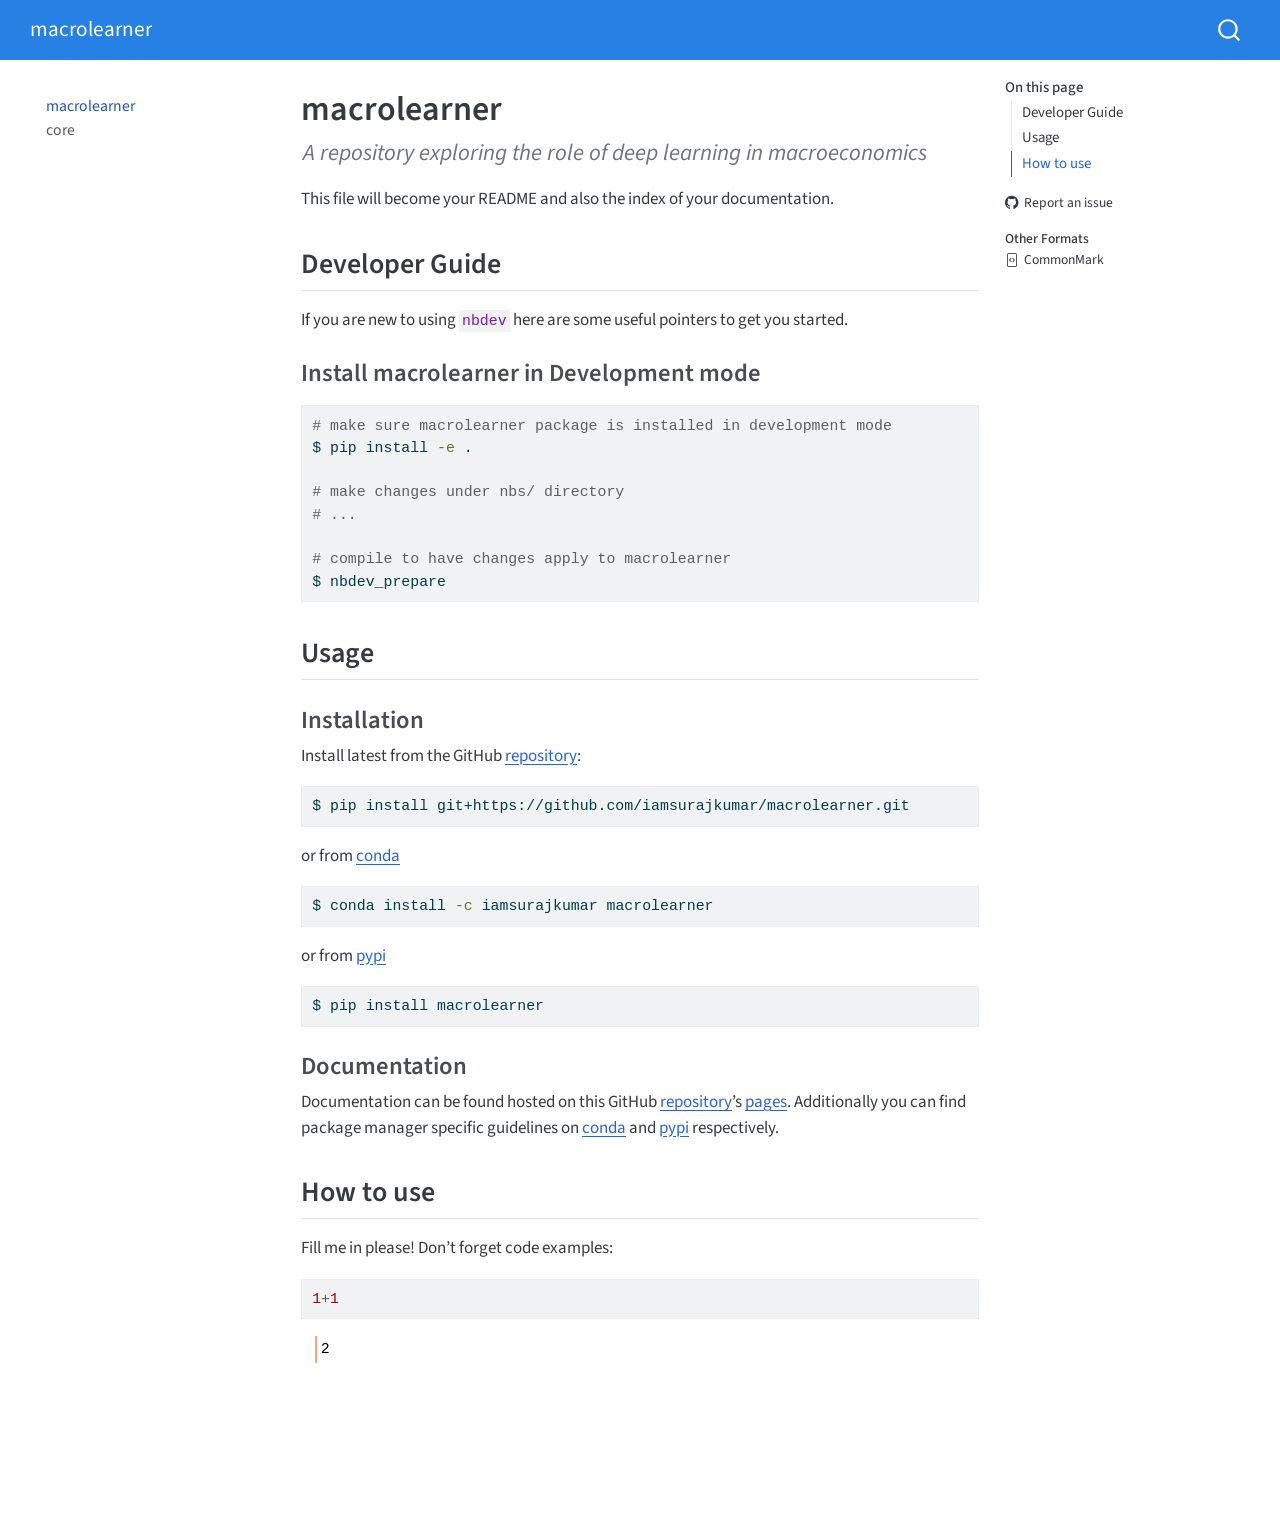
==== index.html @ e3db3fb6 "deploy: 8077a06de6e31f2215d6e74a13eba1fbcd9b5c8a" ====
<!DOCTYPE html>
<html xmlns="http://www.w3.org/1999/xhtml" lang="en" xml:lang="en"><head>

<meta charset="utf-8">
<meta name="generator" content="quarto-1.8.26">

<meta name="viewport" content="width=device-width, initial-scale=1.0, user-scalable=yes">

<meta name="description" content="A repository exploring the role of deep learning in macroeconomics">

<title>macrolearner</title>
<style>
code{white-space: pre-wrap;}
span.smallcaps{font-variant: small-caps;}
div.columns{display: flex; gap: min(4vw, 1.5em);}
div.column{flex: auto; overflow-x: auto;}
div.hanging-indent{margin-left: 1.5em; text-indent: -1.5em;}
ul.task-list{list-style: none;}
ul.task-list li input[type="checkbox"] {
  width: 0.8em;
  margin: 0 0.8em 0.2em -1em; /* quarto-specific, see https://github.com/quarto-dev/quarto-cli/issues/4556 */ 
  vertical-align: middle;
}
/* CSS for syntax highlighting */
html { -webkit-text-size-adjust: 100%; }
pre > code.sourceCode { white-space: pre; position: relative; }
pre > code.sourceCode > span { display: inline-block; line-height: 1.25; }
pre > code.sourceCode > span:empty { height: 1.2em; }
.sourceCode { overflow: visible; }
code.sourceCode > span { color: inherit; text-decoration: inherit; }
div.sourceCode { margin: 1em 0; }
pre.sourceCode { margin: 0; }
@media screen {
div.sourceCode { overflow: auto; }
}
@media print {
pre > code.sourceCode { white-space: pre-wrap; }
pre > code.sourceCode > span { text-indent: -5em; padding-left: 5em; }
}
pre.numberSource code
  { counter-reset: source-line 0; }
pre.numberSource code > span
  { position: relative; left: -4em; counter-increment: source-line; }
pre.numberSource code > span > a:first-child::before
  { content: counter(source-line);
    position: relative; left: -1em; text-align: right; vertical-align: baseline;
    border: none; display: inline-block;
    -webkit-touch-callout: none; -webkit-user-select: none;
    -khtml-user-select: none; -moz-user-select: none;
    -ms-user-select: none; user-select: none;
    padding: 0 4px; width: 4em;
  }
pre.numberSource { margin-left: 3em;  padding-left: 4px; }
div.sourceCode
  {   }
@media screen {
pre > code.sourceCode > span > a:first-child::before { text-decoration: underline; }
}
</style>


<script src="site_libs/quarto-nav/quarto-nav.js"></script>
<script src="site_libs/quarto-nav/headroom.min.js"></script>
<script src="site_libs/clipboard/clipboard.min.js"></script>
<script src="site_libs/quarto-search/autocomplete.umd.js"></script>
<script src="site_libs/quarto-search/fuse.min.js"></script>
<script src="site_libs/quarto-search/quarto-search.js"></script>
<meta name="quarto:offset" content="./">
<script src="site_libs/quarto-html/quarto.js" type="module"></script>
<script src="site_libs/quarto-html/tabsets/tabsets.js" type="module"></script>
<script src="site_libs/quarto-html/axe/axe-check.js" type="module"></script>
<script src="site_libs/quarto-html/popper.min.js"></script>
<script src="site_libs/quarto-html/tippy.umd.min.js"></script>
<script src="site_libs/quarto-html/anchor.min.js"></script>
<link href="site_libs/quarto-html/tippy.css" rel="stylesheet">
<link href="site_libs/quarto-html/quarto-syntax-highlighting-587c61ba64f3a5504c4d52d930310e48.css" rel="stylesheet" id="quarto-text-highlighting-styles">
<script src="site_libs/bootstrap/bootstrap.min.js"></script>
<link href="site_libs/bootstrap/bootstrap-icons.css" rel="stylesheet">
<link href="site_libs/bootstrap/bootstrap-000f0825b9c55ed21d14970d810c14a9.min.css" rel="stylesheet" append-hash="true" id="quarto-bootstrap" data-mode="light">
<script id="quarto-search-options" type="application/json">{
  "location": "navbar",
  "copy-button": false,
  "collapse-after": 3,
  "panel-placement": "end",
  "type": "overlay",
  "limit": 50,
  "keyboard-shortcut": [
    "f",
    "/",
    "s"
  ],
  "show-item-context": false,
  "language": {
    "search-no-results-text": "No results",
    "search-matching-documents-text": "matching documents",
    "search-copy-link-title": "Copy link to search",
    "search-hide-matches-text": "Hide additional matches",
    "search-more-match-text": "more match in this document",
    "search-more-matches-text": "more matches in this document",
    "search-clear-button-title": "Clear",
    "search-text-placeholder": "",
    "search-detached-cancel-button-title": "Cancel",
    "search-submit-button-title": "Submit",
    "search-label": "Search"
  }
}</script>


<link rel="stylesheet" href="styles.css">
<meta property="og:title" content="macrolearner">
<meta property="og:description" content="A repository exploring the role of deep learning in macroeconomics">
<meta property="og:site_name" content="macrolearner">
<meta name="twitter:title" content="macrolearner">
<meta name="twitter:description" content="A repository exploring the role of deep learning in macroeconomics">
<meta name="twitter:card" content="summary">
</head>

<body class="nav-sidebar floating nav-fixed quarto-light">

<div id="quarto-search-results"></div>
  <header id="quarto-header" class="headroom fixed-top">
    <nav class="navbar navbar-expand-lg " data-bs-theme="dark">
      <div class="navbar-container container-fluid">
      <div class="navbar-brand-container mx-auto">
    <a class="navbar-brand" href="./index.html">
    <span class="navbar-title">macrolearner</span>
    </a>
  </div>
        <div class="quarto-navbar-tools tools-end">
</div>
          <div id="quarto-search" class="" title="Search"></div>
      </div> <!-- /container-fluid -->
    </nav>
  <nav class="quarto-secondary-nav">
    <div class="container-fluid d-flex">
      <button type="button" class="quarto-btn-toggle btn" data-bs-toggle="collapse" role="button" data-bs-target=".quarto-sidebar-collapse-item" aria-controls="quarto-sidebar" aria-expanded="false" aria-label="Toggle sidebar navigation" onclick="if (window.quartoToggleHeadroom) { window.quartoToggleHeadroom(); }">
        <i class="bi bi-layout-text-sidebar-reverse"></i>
      </button>
        <nav class="quarto-page-breadcrumbs" aria-label="breadcrumb"><ol class="breadcrumb"><li class="breadcrumb-item"><a href="./index.html">macrolearner</a></li></ol></nav>
        <a class="flex-grow-1" role="navigation" data-bs-toggle="collapse" data-bs-target=".quarto-sidebar-collapse-item" aria-controls="quarto-sidebar" aria-expanded="false" aria-label="Toggle sidebar navigation" onclick="if (window.quartoToggleHeadroom) { window.quartoToggleHeadroom(); }">      
        </a>
    </div>
  </nav>
</header>
<!-- content -->
<div id="quarto-content" class="quarto-container page-columns page-rows-contents page-layout-article page-navbar">
<!-- sidebar -->
  <nav id="quarto-sidebar" class="sidebar collapse collapse-horizontal quarto-sidebar-collapse-item sidebar-navigation floating overflow-auto">
    <div class="sidebar-menu-container"> 
    <ul class="list-unstyled mt-1">
        <li class="sidebar-item">
  <div class="sidebar-item-container"> 
  <a href="./index.html" class="sidebar-item-text sidebar-link active">
 <span class="menu-text">macrolearner</span></a>
  </div>
</li>
        <li class="sidebar-item">
  <div class="sidebar-item-container"> 
  <a href="./core.html" class="sidebar-item-text sidebar-link">
 <span class="menu-text">core</span></a>
  </div>
</li>
    </ul>
    </div>
</nav>
<div id="quarto-sidebar-glass" class="quarto-sidebar-collapse-item" data-bs-toggle="collapse" data-bs-target=".quarto-sidebar-collapse-item"></div>
<!-- margin-sidebar -->
    <div id="quarto-margin-sidebar" class="sidebar margin-sidebar">
        <nav id="TOC" role="doc-toc" class="toc-active">
    <h2 id="toc-title">On this page</h2>
   
  <ul>
  <li><a href="#developer-guide" id="toc-developer-guide" class="nav-link active" data-scroll-target="#developer-guide">Developer Guide</a>
  <ul class="collapse">
  <li><a href="#install-macrolearner-in-development-mode" id="toc-install-macrolearner-in-development-mode" class="nav-link" data-scroll-target="#install-macrolearner-in-development-mode">Install macrolearner in Development mode</a></li>
  </ul></li>
  <li><a href="#usage" id="toc-usage" class="nav-link" data-scroll-target="#usage">Usage</a>
  <ul class="collapse">
  <li><a href="#installation" id="toc-installation" class="nav-link" data-scroll-target="#installation">Installation</a></li>
  <li><a href="#documentation" id="toc-documentation" class="nav-link" data-scroll-target="#documentation">Documentation</a></li>
  </ul></li>
  <li><a href="#how-to-use" id="toc-how-to-use" class="nav-link" data-scroll-target="#how-to-use">How to use</a></li>
  </ul>
<div class="toc-actions"><ul><li><a href="https://github.com/iamsurajkumar/macrolearner/issues/new" class="toc-action"><i class="bi bi-github"></i>Report an issue</a></li></ul></div><div class="quarto-alternate-formats"><h2>Other Formats</h2><ul><li><a href="index.html.md"><i class="bi bi-file-code"></i>CommonMark</a></li></ul></div></nav>
    </div>
<!-- main -->
<main class="content" id="quarto-document-content">

<header id="title-block-header" class="quarto-title-block default">
<div class="quarto-title">
<h1 class="title">macrolearner</h1>
</div>

<div>
  <div class="description">
    A repository exploring the role of deep learning in macroeconomics
  </div>
</div>


<div class="quarto-title-meta">

    
  
    
  </div>
  


</header>


<!-- WARNING: THIS FILE WAS AUTOGENERATED! DO NOT EDIT! -->
<p>This file will become your README and also the index of your documentation.</p>
<section id="developer-guide" class="level2">
<h2 class="anchored" data-anchor-id="developer-guide">Developer Guide</h2>
<p>If you are new to using <code>nbdev</code> here are some useful pointers to get you started.</p>
<section id="install-macrolearner-in-development-mode" class="level3">
<h3 class="anchored" data-anchor-id="install-macrolearner-in-development-mode">Install macrolearner in Development mode</h3>
<div class="code-copy-outer-scaffold"><div class="sourceCode" id="cb1"><pre class="sourceCode sh code-with-copy"><code class="sourceCode bash"><span id="cb1-1"><a href="#cb1-1" aria-hidden="true" tabindex="-1"></a><span class="co"># make sure macrolearner package is installed in development mode</span></span>
<span id="cb1-2"><a href="#cb1-2" aria-hidden="true" tabindex="-1"></a><span class="ex">$</span> pip install <span class="at">-e</span> .</span>
<span id="cb1-3"><a href="#cb1-3" aria-hidden="true" tabindex="-1"></a></span>
<span id="cb1-4"><a href="#cb1-4" aria-hidden="true" tabindex="-1"></a><span class="co"># make changes under nbs/ directory</span></span>
<span id="cb1-5"><a href="#cb1-5" aria-hidden="true" tabindex="-1"></a><span class="co"># ...</span></span>
<span id="cb1-6"><a href="#cb1-6" aria-hidden="true" tabindex="-1"></a></span>
<span id="cb1-7"><a href="#cb1-7" aria-hidden="true" tabindex="-1"></a><span class="co"># compile to have changes apply to macrolearner</span></span>
<span id="cb1-8"><a href="#cb1-8" aria-hidden="true" tabindex="-1"></a><span class="ex">$</span> nbdev_prepare</span></code></pre></div><button title="Copy to Clipboard" class="code-copy-button"><i class="bi"></i></button></div>
</section>
</section>
<section id="usage" class="level2">
<h2 class="anchored" data-anchor-id="usage">Usage</h2>
<section id="installation" class="level3">
<h3 class="anchored" data-anchor-id="installation">Installation</h3>
<p>Install latest from the GitHub <a href="https://github.com/iamsurajkumar/macrolearner">repository</a>:</p>
<div class="code-copy-outer-scaffold"><div class="sourceCode" id="cb2"><pre class="sourceCode sh code-with-copy"><code class="sourceCode bash"><span id="cb2-1"><a href="#cb2-1" aria-hidden="true" tabindex="-1"></a><span class="ex">$</span> pip install git+https://github.com/iamsurajkumar/macrolearner.git</span></code></pre></div><button title="Copy to Clipboard" class="code-copy-button"><i class="bi"></i></button></div>
<p>or from <a href="https://anaconda.org/iamsurajkumar/macrolearner">conda</a></p>
<div class="code-copy-outer-scaffold"><div class="sourceCode" id="cb3"><pre class="sourceCode sh code-with-copy"><code class="sourceCode bash"><span id="cb3-1"><a href="#cb3-1" aria-hidden="true" tabindex="-1"></a><span class="ex">$</span> conda install <span class="at">-c</span> iamsurajkumar macrolearner</span></code></pre></div><button title="Copy to Clipboard" class="code-copy-button"><i class="bi"></i></button></div>
<p>or from <a href="https://pypi.org/project/macrolearner/">pypi</a></p>
<div class="code-copy-outer-scaffold"><div class="sourceCode" id="cb4"><pre class="sourceCode sh code-with-copy"><code class="sourceCode bash"><span id="cb4-1"><a href="#cb4-1" aria-hidden="true" tabindex="-1"></a><span class="ex">$</span> pip install macrolearner</span></code></pre></div><button title="Copy to Clipboard" class="code-copy-button"><i class="bi"></i></button></div>
</section>
<section id="documentation" class="level3">
<h3 class="anchored" data-anchor-id="documentation">Documentation</h3>
<p>Documentation can be found hosted on this GitHub <a href="https://github.com/iamsurajkumar/macrolearner">repository</a>’s <a href="https://iamsurajkumar.github.io/macrolearner/">pages</a>. Additionally you can find package manager specific guidelines on <a href="https://anaconda.org/iamsurajkumar/macrolearner">conda</a> and <a href="https://pypi.org/project/macrolearner/">pypi</a> respectively.</p>
</section>
</section>
<section id="how-to-use" class="level2">
<h2 class="anchored" data-anchor-id="how-to-use">How to use</h2>
<p>Fill me in please! Don’t forget code examples:</p>
<div id="cell-14" class="cell">
<div class="code-copy-outer-scaffold"><div class="sourceCode cell-code" id="cb5"><pre class="sourceCode python code-with-copy"><code class="sourceCode python"><span id="cb5-1"><a href="#cb5-1" aria-hidden="true" tabindex="-1"></a><span class="dv">1</span><span class="op">+</span><span class="dv">1</span></span></code></pre></div><button title="Copy to Clipboard" class="code-copy-button"><i class="bi"></i></button></div>
<div class="cell-output cell-output-display">
<pre><code>2</code></pre>
</div>
</div>


</section>

</main> <!-- /main -->
<script id="quarto-html-after-body" type="application/javascript">
  window.document.addEventListener("DOMContentLoaded", function (event) {
    const icon = "";
    const anchorJS = new window.AnchorJS();
    anchorJS.options = {
      placement: 'right',
      icon: icon
    };
    anchorJS.add('.anchored');
    const isCodeAnnotation = (el) => {
      for (const clz of el.classList) {
        if (clz.startsWith('code-annotation-')) {                     
          return true;
        }
      }
      return false;
    }
    const onCopySuccess = function(e) {
      // button target
      const button = e.trigger;
      // don't keep focus
      button.blur();
      // flash "checked"
      button.classList.add('code-copy-button-checked');
      var currentTitle = button.getAttribute("title");
      button.setAttribute("title", "Copied!");
      let tooltip;
      if (window.bootstrap) {
        button.setAttribute("data-bs-toggle", "tooltip");
        button.setAttribute("data-bs-placement", "left");
        button.setAttribute("data-bs-title", "Copied!");
        tooltip = new bootstrap.Tooltip(button, 
          { trigger: "manual", 
            customClass: "code-copy-button-tooltip",
            offset: [0, -8]});
        tooltip.show();    
      }
      setTimeout(function() {
        if (tooltip) {
          tooltip.hide();
          button.removeAttribute("data-bs-title");
          button.removeAttribute("data-bs-toggle");
          button.removeAttribute("data-bs-placement");
        }
        button.setAttribute("title", currentTitle);
        button.classList.remove('code-copy-button-checked');
      }, 1000);
      // clear code selection
      e.clearSelection();
    }
    const getTextToCopy = function(trigger) {
      const outerScaffold = trigger.parentElement.cloneNode(true);
      const codeEl = outerScaffold.querySelector('code');
      for (const childEl of codeEl.children) {
        if (isCodeAnnotation(childEl)) {
          childEl.remove();
        }
      }
      return codeEl.innerText;
    }
    const clipboard = new window.ClipboardJS('.code-copy-button:not([data-in-quarto-modal])', {
      text: getTextToCopy
    });
    clipboard.on('success', onCopySuccess);
    if (window.document.getElementById('quarto-embedded-source-code-modal')) {
      const clipboardModal = new window.ClipboardJS('.code-copy-button[data-in-quarto-modal]', {
        text: getTextToCopy,
        container: window.document.getElementById('quarto-embedded-source-code-modal')
      });
      clipboardModal.on('success', onCopySuccess);
    }
      var localhostRegex = new RegExp(/^(?:http|https):\/\/localhost\:?[0-9]*\//);
      var mailtoRegex = new RegExp(/^mailto:/);
        var filterRegex = new RegExp("https:\/\/iamsurajkumar\.github\.io\/macrolearner");
      var isInternal = (href) => {
          return filterRegex.test(href) || localhostRegex.test(href) || mailtoRegex.test(href);
      }
      // Inspect non-navigation links and adorn them if external
     var links = window.document.querySelectorAll('a[href]:not(.nav-link):not(.navbar-brand):not(.toc-action):not(.sidebar-link):not(.sidebar-item-toggle):not(.pagination-link):not(.no-external):not([aria-hidden]):not(.dropdown-item):not(.quarto-navigation-tool):not(.about-link)');
      for (var i=0; i<links.length; i++) {
        const link = links[i];
        if (!isInternal(link.href)) {
          // undo the damage that might have been done by quarto-nav.js in the case of
          // links that we want to consider external
          if (link.dataset.originalHref !== undefined) {
            link.href = link.dataset.originalHref;
          }
        }
      }
    function tippyHover(el, contentFn, onTriggerFn, onUntriggerFn) {
      const config = {
        allowHTML: true,
        maxWidth: 500,
        delay: 100,
        arrow: false,
        appendTo: function(el) {
            return el.parentElement;
        },
        interactive: true,
        interactiveBorder: 10,
        theme: 'quarto',
        placement: 'bottom-start',
      };
      if (contentFn) {
        config.content = contentFn;
      }
      if (onTriggerFn) {
        config.onTrigger = onTriggerFn;
      }
      if (onUntriggerFn) {
        config.onUntrigger = onUntriggerFn;
      }
      window.tippy(el, config); 
    }
    const noterefs = window.document.querySelectorAll('a[role="doc-noteref"]');
    for (var i=0; i<noterefs.length; i++) {
      const ref = noterefs[i];
      tippyHover(ref, function() {
        // use id or data attribute instead here
        let href = ref.getAttribute('data-footnote-href') || ref.getAttribute('href');
        try { href = new URL(href).hash; } catch {}
        const id = href.replace(/^#\/?/, "");
        const note = window.document.getElementById(id);
        if (note) {
          return note.innerHTML;
        } else {
          return "";
        }
      });
    }
    const xrefs = window.document.querySelectorAll('a.quarto-xref');
    const processXRef = (id, note) => {
      // Strip column container classes
      const stripColumnClz = (el) => {
        el.classList.remove("page-full", "page-columns");
        if (el.children) {
          for (const child of el.children) {
            stripColumnClz(child);
          }
        }
      }
      stripColumnClz(note)
      if (id === null || id.startsWith('sec-')) {
        // Special case sections, only their first couple elements
        const container = document.createElement("div");
        if (note.children && note.children.length > 2) {
          container.appendChild(note.children[0].cloneNode(true));
          for (let i = 1; i < note.children.length; i++) {
            const child = note.children[i];
            if (child.tagName === "P" && child.innerText === "") {
              continue;
            } else {
              container.appendChild(child.cloneNode(true));
              break;
            }
          }
          if (window.Quarto?.typesetMath) {
            window.Quarto.typesetMath(container);
          }
          return container.innerHTML
        } else {
          if (window.Quarto?.typesetMath) {
            window.Quarto.typesetMath(note);
          }
          return note.innerHTML;
        }
      } else {
        // Remove any anchor links if they are present
        const anchorLink = note.querySelector('a.anchorjs-link');
        if (anchorLink) {
          anchorLink.remove();
        }
        if (window.Quarto?.typesetMath) {
          window.Quarto.typesetMath(note);
        }
        if (note.classList.contains("callout")) {
          return note.outerHTML;
        } else {
          return note.innerHTML;
        }
      }
    }
    for (var i=0; i<xrefs.length; i++) {
      const xref = xrefs[i];
      tippyHover(xref, undefined, function(instance) {
        instance.disable();
        let url = xref.getAttribute('href');
        let hash = undefined; 
        if (url.startsWith('#')) {
          hash = url;
        } else {
          try { hash = new URL(url).hash; } catch {}
        }
        if (hash) {
          const id = hash.replace(/^#\/?/, "");
          const note = window.document.getElementById(id);
          if (note !== null) {
            try {
              const html = processXRef(id, note.cloneNode(true));
              instance.setContent(html);
            } finally {
              instance.enable();
              instance.show();
            }
          } else {
            // See if we can fetch this
            fetch(url.split('#')[0])
            .then(res => res.text())
            .then(html => {
              const parser = new DOMParser();
              const htmlDoc = parser.parseFromString(html, "text/html");
              const note = htmlDoc.getElementById(id);
              if (note !== null) {
                const html = processXRef(id, note);
                instance.setContent(html);
              } 
            }).finally(() => {
              instance.enable();
              instance.show();
            });
          }
        } else {
          // See if we can fetch a full url (with no hash to target)
          // This is a special case and we should probably do some content thinning / targeting
          fetch(url)
          .then(res => res.text())
          .then(html => {
            const parser = new DOMParser();
            const htmlDoc = parser.parseFromString(html, "text/html");
            const note = htmlDoc.querySelector('main.content');
            if (note !== null) {
              // This should only happen for chapter cross references
              // (since there is no id in the URL)
              // remove the first header
              if (note.children.length > 0 && note.children[0].tagName === "HEADER") {
                note.children[0].remove();
              }
              const html = processXRef(null, note);
              instance.setContent(html);
            } 
          }).finally(() => {
            instance.enable();
            instance.show();
          });
        }
      }, function(instance) {
      });
    }
        let selectedAnnoteEl;
        const selectorForAnnotation = ( cell, annotation) => {
          let cellAttr = 'data-code-cell="' + cell + '"';
          let lineAttr = 'data-code-annotation="' +  annotation + '"';
          const selector = 'span[' + cellAttr + '][' + lineAttr + ']';
          return selector;
        }
        const selectCodeLines = (annoteEl) => {
          const doc = window.document;
          const targetCell = annoteEl.getAttribute("data-target-cell");
          const targetAnnotation = annoteEl.getAttribute("data-target-annotation");
          const annoteSpan = window.document.querySelector(selectorForAnnotation(targetCell, targetAnnotation));
          const lines = annoteSpan.getAttribute("data-code-lines").split(",");
          const lineIds = lines.map((line) => {
            return targetCell + "-" + line;
          })
          let top = null;
          let height = null;
          let parent = null;
          if (lineIds.length > 0) {
              //compute the position of the single el (top and bottom and make a div)
              const el = window.document.getElementById(lineIds[0]);
              top = el.offsetTop;
              height = el.offsetHeight;
              parent = el.parentElement.parentElement;
            if (lineIds.length > 1) {
              const lastEl = window.document.getElementById(lineIds[lineIds.length - 1]);
              const bottom = lastEl.offsetTop + lastEl.offsetHeight;
              height = bottom - top;
            }
            if (top !== null && height !== null && parent !== null) {
              // cook up a div (if necessary) and position it 
              let div = window.document.getElementById("code-annotation-line-highlight");
              if (div === null) {
                div = window.document.createElement("div");
                div.setAttribute("id", "code-annotation-line-highlight");
                div.style.position = 'absolute';
                parent.appendChild(div);
              }
              div.style.top = top - 2 + "px";
              div.style.height = height + 4 + "px";
              div.style.left = 0;
              let gutterDiv = window.document.getElementById("code-annotation-line-highlight-gutter");
              if (gutterDiv === null) {
                gutterDiv = window.document.createElement("div");
                gutterDiv.setAttribute("id", "code-annotation-line-highlight-gutter");
                gutterDiv.style.position = 'absolute';
                const codeCell = window.document.getElementById(targetCell);
                const gutter = codeCell.querySelector('.code-annotation-gutter');
                gutter.appendChild(gutterDiv);
              }
              gutterDiv.style.top = top - 2 + "px";
              gutterDiv.style.height = height + 4 + "px";
            }
            selectedAnnoteEl = annoteEl;
          }
        };
        const unselectCodeLines = () => {
          const elementsIds = ["code-annotation-line-highlight", "code-annotation-line-highlight-gutter"];
          elementsIds.forEach((elId) => {
            const div = window.document.getElementById(elId);
            if (div) {
              div.remove();
            }
          });
          selectedAnnoteEl = undefined;
        };
          // Handle positioning of the toggle
      window.addEventListener(
        "resize",
        throttle(() => {
          elRect = undefined;
          if (selectedAnnoteEl) {
            selectCodeLines(selectedAnnoteEl);
          }
        }, 10)
      );
      function throttle(fn, ms) {
      let throttle = false;
      let timer;
        return (...args) => {
          if(!throttle) { // first call gets through
              fn.apply(this, args);
              throttle = true;
          } else { // all the others get throttled
              if(timer) clearTimeout(timer); // cancel #2
              timer = setTimeout(() => {
                fn.apply(this, args);
                timer = throttle = false;
              }, ms);
          }
        };
      }
        // Attach click handler to the DT
        const annoteDls = window.document.querySelectorAll('dt[data-target-cell]');
        for (const annoteDlNode of annoteDls) {
          annoteDlNode.addEventListener('click', (event) => {
            const clickedEl = event.target;
            if (clickedEl !== selectedAnnoteEl) {
              unselectCodeLines();
              const activeEl = window.document.querySelector('dt[data-target-cell].code-annotation-active');
              if (activeEl) {
                activeEl.classList.remove('code-annotation-active');
              }
              selectCodeLines(clickedEl);
              clickedEl.classList.add('code-annotation-active');
            } else {
              // Unselect the line
              unselectCodeLines();
              clickedEl.classList.remove('code-annotation-active');
            }
          });
        }
    const findCites = (el) => {
      const parentEl = el.parentElement;
      if (parentEl) {
        const cites = parentEl.dataset.cites;
        if (cites) {
          return {
            el,
            cites: cites.split(' ')
          };
        } else {
          return findCites(el.parentElement)
        }
      } else {
        return undefined;
      }
    };
    var bibliorefs = window.document.querySelectorAll('a[role="doc-biblioref"]');
    for (var i=0; i<bibliorefs.length; i++) {
      const ref = bibliorefs[i];
      const citeInfo = findCites(ref);
      if (citeInfo) {
        tippyHover(citeInfo.el, function() {
          var popup = window.document.createElement('div');
          citeInfo.cites.forEach(function(cite) {
            var citeDiv = window.document.createElement('div');
            citeDiv.classList.add('hanging-indent');
            citeDiv.classList.add('csl-entry');
            var biblioDiv = window.document.getElementById('ref-' + cite);
            if (biblioDiv) {
              citeDiv.innerHTML = biblioDiv.innerHTML;
            }
            popup.appendChild(citeDiv);
          });
          return popup.innerHTML;
        });
      }
    }
  });
  </script>
</div> <!-- /content -->




<footer class="footer"><div class="nav-footer"><div class="nav-footer-center"><div class="toc-actions d-sm-block d-md-none"><ul><li><a href="https://github.com/iamsurajkumar/macrolearner/issues/new" class="toc-action"><i class="bi bi-github"></i>Report an issue</a></li></ul></div></div></div></footer></body></html>
---- site_libs/quarto-html/tippy.css ----
.tippy-box[data-animation=fade][data-state=hidden]{opacity:0}[data-tippy-root]{max-width:calc(100vw - 10px)}.tippy-box{position:relative;background-color:#333;color:#fff;border-radius:4px;font-size:14px;line-height:1.4;white-space:normal;outline:0;transition-property:transform,visibility,opacity}.tippy-box[data-placement^=top]>.tippy-arrow{bottom:0}.tippy-box[data-placement^=top]>.tippy-arrow:before{bottom:-7px;left:0;border-width:8px 8px 0;border-top-color:initial;transform-origin:center top}.tippy-box[data-placement^=bottom]>.tippy-arrow{top:0}.tippy-box[data-placement^=bottom]>.tippy-arrow:before{top:-7px;left:0;border-width:0 8px 8px;border-bottom-color:initial;transform-origin:center bottom}.tippy-box[data-placement^=left]>.tippy-arrow{right:0}.tippy-box[data-placement^=left]>.tippy-arrow:before{border-width:8px 0 8px 8px;border-left-color:initial;right:-7px;transform-origin:center left}.tippy-box[data-placement^=right]>.tippy-arrow{left:0}.tippy-box[data-placement^=right]>.tippy-arrow:before{left:-7px;border-width:8px 8px 8px 0;border-right-color:initial;transform-origin:center right}.tippy-box[data-inertia][data-state=visible]{transition-timing-function:cubic-bezier(.54,1.5,.38,1.11)}.tippy-arrow{width:16px;height:16px;color:#333}.tippy-arrow:before{content:"";position:absolute;border-color:transparent;border-style:solid}.tippy-content{position:relative;padding:5px 9px;z-index:1}
---- site_libs/quarto-html/quarto-syntax-highlighting-587c61ba64f3a5504c4d52d930310e48.css ----
/* quarto syntax highlight colors */
:root {
  --quarto-hl-ot-color: #003B4F;
  --quarto-hl-at-color: #657422;
  --quarto-hl-ss-color: #20794D;
  --quarto-hl-an-color: #5E5E5E;
  --quarto-hl-fu-color: #4758AB;
  --quarto-hl-st-color: #20794D;
  --quarto-hl-cf-color: #003B4F;
  --quarto-hl-op-color: #5E5E5E;
  --quarto-hl-er-color: #AD0000;
  --quarto-hl-bn-color: #AD0000;
  --quarto-hl-al-color: #AD0000;
  --quarto-hl-va-color: #111111;
  --quarto-hl-bu-color: inherit;
  --quarto-hl-ex-color: inherit;
  --quarto-hl-pp-color: #AD0000;
  --quarto-hl-in-color: #5E5E5E;
  --quarto-hl-vs-color: #20794D;
  --quarto-hl-wa-color: #5E5E5E;
  --quarto-hl-do-color: #5E5E5E;
  --quarto-hl-im-color: #00769E;
  --quarto-hl-ch-color: #20794D;
  --quarto-hl-dt-color: #AD0000;
  --quarto-hl-fl-color: #AD0000;
  --quarto-hl-co-color: #5E5E5E;
  --quarto-hl-cv-color: #5E5E5E;
  --quarto-hl-cn-color: #8f5902;
  --quarto-hl-sc-color: #5E5E5E;
  --quarto-hl-dv-color: #AD0000;
  --quarto-hl-kw-color: #003B4F;
}

/* other quarto variables */
:root {
  --quarto-font-monospace: SFMono-Regular, Menlo, Monaco, Consolas, "Liberation Mono", "Courier New", monospace;
}

/* syntax highlight based on Pandoc's rules */
pre > code.sourceCode > span {
  color: #003B4F;
}

code.sourceCode > span {
  color: #003B4F;
}

div.sourceCode,
div.sourceCode pre.sourceCode {
  color: #003B4F;
}

/* Normal */
code span {
  color: #003B4F;
}

/* Alert */
code span.al {
  color: #AD0000;
  font-style: inherit;
}

/* Annotation */
code span.an {
  color: #5E5E5E;
  font-style: inherit;
}

/* Attribute */
code span.at {
  color: #657422;
  font-style: inherit;
}

/* BaseN */
code span.bn {
  color: #AD0000;
  font-style: inherit;
}

/* BuiltIn */
code span.bu {
  font-style: inherit;
}

/* ControlFlow */
code span.cf {
  color: #003B4F;
  font-weight: bold;
  font-style: inherit;
}

/* Char */
code span.ch {
  color: #20794D;
  font-style: inherit;
}

/* Constant */
code span.cn {
  color: #8f5902;
  font-style: inherit;
}

/* Comment */
code span.co {
  color: #5E5E5E;
  font-style: inherit;
}

/* CommentVar */
code span.cv {
  color: #5E5E5E;
  font-style: italic;
}

/* Documentation */
code span.do {
  color: #5E5E5E;
  font-style: italic;
}

/* DataType */
code span.dt {
  color: #AD0000;
  font-style: inherit;
}

/* DecVal */
code span.dv {
  color: #AD0000;
  font-style: inherit;
}

/* Error */
code span.er {
  color: #AD0000;
  font-style: inherit;
}

/* Extension */
code span.ex {
  font-style: inherit;
}

/* Float */
code span.fl {
  color: #AD0000;
  font-style: inherit;
}

/* Function */
code span.fu {
  color: #4758AB;
  font-style: inherit;
}

/* Import */
code span.im {
  color: #00769E;
  font-style: inherit;
}

/* Information */
code span.in {
  color: #5E5E5E;
  font-style: inherit;
}

/* Keyword */
code span.kw {
  color: #003B4F;
  font-weight: bold;
  font-style: inherit;
}

/* Operator */
code span.op {
  color: #5E5E5E;
  font-style: inherit;
}

/* Other */
code span.ot {
  color: #003B4F;
  font-style: inherit;
}

/* Preprocessor */
code span.pp {
  color: #AD0000;
  font-style: inherit;
}

/* SpecialChar */
code span.sc {
  color: #5E5E5E;
  font-style: inherit;
}

/* SpecialString */
code span.ss {
  color: #20794D;
  font-style: inherit;
}

/* String */
code span.st {
  color: #20794D;
  font-style: inherit;
}

/* Variable */
code span.va {
  color: #111111;
  font-style: inherit;
}

/* VerbatimString */
code span.vs {
  color: #20794D;
  font-style: inherit;
}

/* Warning */
code span.wa {
  color: #5E5E5E;
  font-style: italic;
}

.prevent-inlining {
  content: "</";
}

/*# sourceMappingURL=2dce1cc6c82594539e1579de68416b47.css.map */
---- styles.css ----
.cell {
  margin-bottom: 1rem;
}

.cell > .sourceCode {
  margin-bottom: 0;
}

.cell-output > pre {
  margin-bottom: 0;
}

.cell-output > pre, .cell-output > .sourceCode > pre, .cell-output-stdout > pre {
  margin-left: 0.8rem;
  margin-top: 0;
  background: none;
  border-left: 2px solid lightsalmon;
  border-top-left-radius: 0;
  border-top-right-radius: 0;
}

.cell-output > .sourceCode {
  border: none;
}

.cell-output > .sourceCode {
  background: none;
  margin-top: 0;
}

div.description {
  padding-left: 2px;
  padding-top: 5px;
  font-style: italic;
  font-size: 135%;
  opacity: 70%;
}
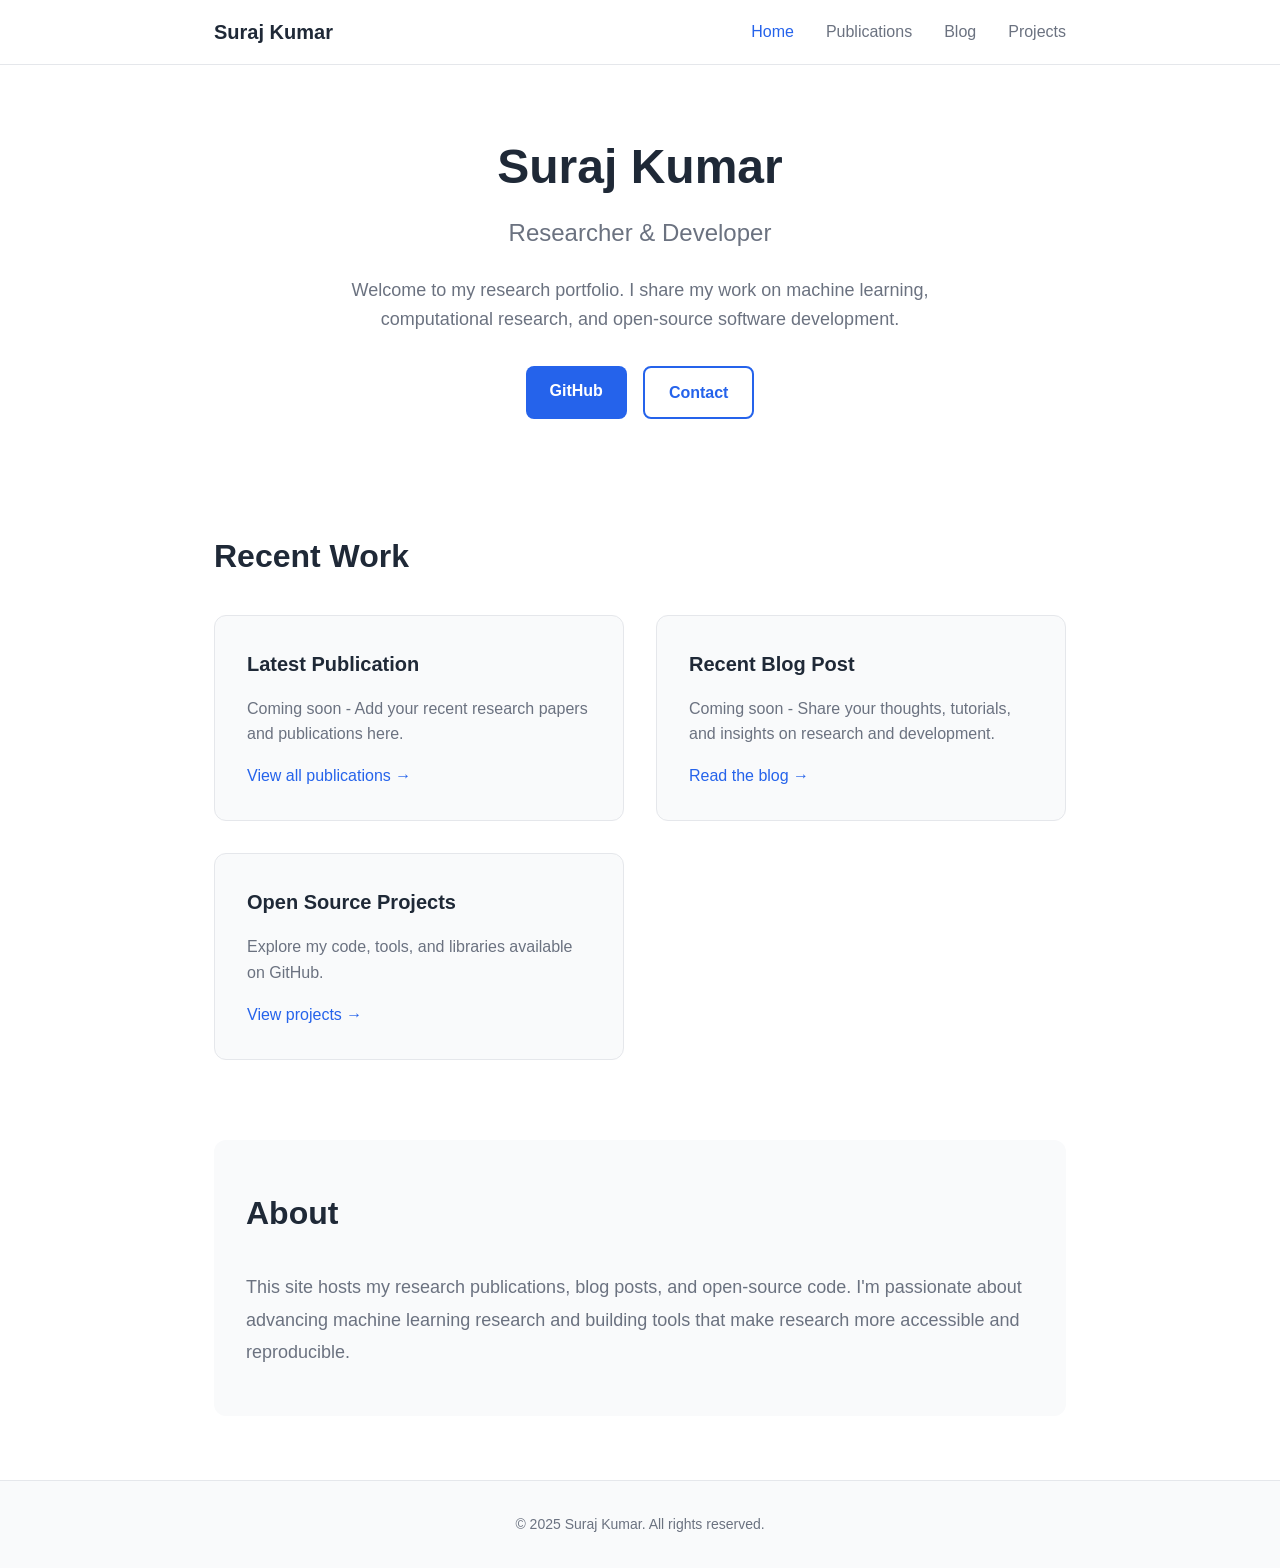
==== commit ebfb62df: "Create research portfolio website for surajkumar.me - Update CNAME to point to surajkumar.me - Add c" ====
--- a/index.html
+++ b/index.html
@@ -1,665 +1,73 @@
 <!DOCTYPE html>
-<html xmlns="http://www.w3.org/1999/xhtml" lang="en" xml:lang="en"><head>
+<html lang="en">
+<head>
+    <meta charset="UTF-8">
+    <meta name="viewport" content="width=device-width, initial-scale=1.0">
+    <title>Suraj Kumar - Research & Code</title>
+    <link rel="stylesheet" href="style.css">
+</head>
+<body>
+    <nav class="navbar">
+        <div class="nav-container">
+            <a href="index.html" class="nav-logo">Suraj Kumar</a>
+            <ul class="nav-menu">
+                <li><a href="index.html" class="active">Home</a></li>
+                <li><a href="publications.html">Publications</a></li>
+                <li><a href="blog.html">Blog</a></li>
+                <li><a href="projects.html">Projects</a></li>
+            </ul>
+        </div>
+    </nav>
 
-<meta charset="utf-8">
-<meta name="generator" content="quarto-1.8.26">
+    <main class="container">
+        <section class="hero">
+            <h1>Suraj Kumar</h1>
+            <p class="subtitle">Researcher & Developer</p>
+            <p class="bio">
+                Welcome to my research portfolio. I share my work on machine learning,
+                computational research, and open-source software development.
+            </p>
+            <div class="links">
+                <a href="https://github.com/iamsurajkumar" target="_blank" class="btn">GitHub</a>
+                <a href="mailto:your.email@example.com" class="btn btn-outline">Contact</a>
+            </div>
+        </section>
 
-<meta name="viewport" content="width=device-width, initial-scale=1.0, user-scalable=yes">
+        <section class="recent">
+            <h2>Recent Work</h2>
+            <div class="cards">
+                <div class="card">
+                    <h3>Latest Publication</h3>
+                    <p>Coming soon - Add your recent research papers and publications here.</p>
+                    <a href="publications.html">View all publications →</a>
+                </div>
+                <div class="card">
+                    <h3>Recent Blog Post</h3>
+                    <p>Coming soon - Share your thoughts, tutorials, and insights on research and development.</p>
+                    <a href="blog.html">Read the blog →</a>
+                </div>
+                <div class="card">
+                    <h3>Open Source Projects</h3>
+                    <p>Explore my code, tools, and libraries available on GitHub.</p>
+                    <a href="projects.html">View projects →</a>
+                </div>
+            </div>
+        </section>
 
-<meta name="description" content="A repository exploring the role of deep learning in macroeconomics">
+        <section class="about">
+            <h2>About</h2>
+            <p>
+                This site hosts my research publications, blog posts, and open-source code.
+                I'm passionate about advancing machine learning research and building tools
+                that make research more accessible and reproducible.
+            </p>
+        </section>
+    </main>
 
-<title>macrolearner</title>
-<style>
-code{white-space: pre-wrap;}
-span.smallcaps{font-variant: small-caps;}
-div.columns{display: flex; gap: min(4vw, 1.5em);}
-div.column{flex: auto; overflow-x: auto;}
-div.hanging-indent{margin-left: 1.5em; text-indent: -1.5em;}
-ul.task-list{list-style: none;}
-ul.task-list li input[type="checkbox"] {
-  width: 0.8em;
-  margin: 0 0.8em 0.2em -1em; /* quarto-specific, see https://github.com/quarto-dev/quarto-cli/issues/4556 */ 
-  vertical-align: middle;
-}
-/* CSS for syntax highlighting */
-html { -webkit-text-size-adjust: 100%; }
-pre > code.sourceCode { white-space: pre; position: relative; }
-pre > code.sourceCode > span { display: inline-block; line-height: 1.25; }
-pre > code.sourceCode > span:empty { height: 1.2em; }
-.sourceCode { overflow: visible; }
-code.sourceCode > span { color: inherit; text-decoration: inherit; }
-div.sourceCode { margin: 1em 0; }
-pre.sourceCode { margin: 0; }
-@media screen {
-div.sourceCode { overflow: auto; }
-}
-@media print {
-pre > code.sourceCode { white-space: pre-wrap; }
-pre > code.sourceCode > span { text-indent: -5em; padding-left: 5em; }
-}
-pre.numberSource code
-  { counter-reset: source-line 0; }
-pre.numberSource code > span
-  { position: relative; left: -4em; counter-increment: source-line; }
-pre.numberSource code > span > a:first-child::before
-  { content: counter(source-line);
-    position: relative; left: -1em; text-align: right; vertical-align: baseline;
-    border: none; display: inline-block;
-    -webkit-touch-callout: none; -webkit-user-select: none;
-    -khtml-user-select: none; -moz-user-select: none;
-    -ms-user-select: none; user-select: none;
-    padding: 0 4px; width: 4em;
-  }
-pre.numberSource { margin-left: 3em;  padding-left: 4px; }
-div.sourceCode
-  {   }
-@media screen {
-pre > code.sourceCode > span > a:first-child::before { text-decoration: underline; }
-}
-</style>
-
-
-<script src="site_libs/quarto-nav/quarto-nav.js"></script>
-<script src="site_libs/quarto-nav/headroom.min.js"></script>
-<script src="site_libs/clipboard/clipboard.min.js"></script>
-<script src="site_libs/quarto-search/autocomplete.umd.js"></script>
-<script src="site_libs/quarto-search/fuse.min.js"></script>
-<script src="site_libs/quarto-search/quarto-search.js"></script>
-<meta name="quarto:offset" content="./">
-<script src="site_libs/quarto-html/quarto.js" type="module"></script>
-<script src="site_libs/quarto-html/tabsets/tabsets.js" type="module"></script>
-<script src="site_libs/quarto-html/axe/axe-check.js" type="module"></script>
-<script src="site_libs/quarto-html/popper.min.js"></script>
-<script src="site_libs/quarto-html/tippy.umd.min.js"></script>
-<script src="site_libs/quarto-html/anchor.min.js"></script>
-<link href="site_libs/quarto-html/tippy.css" rel="stylesheet">
-<link href="site_libs/quarto-html/quarto-syntax-highlighting-587c61ba64f3a5504c4d52d930310e48.css" rel="stylesheet" id="quarto-text-highlighting-styles">
-<script src="site_libs/bootstrap/bootstrap.min.js"></script>
-<link href="site_libs/bootstrap/bootstrap-icons.css" rel="stylesheet">
-<link href="site_libs/bootstrap/bootstrap-000f0825b9c55ed21d14970d810c14a9.min.css" rel="stylesheet" append-hash="true" id="quarto-bootstrap" data-mode="light">
-<script id="quarto-search-options" type="application/json">{
-  "location": "navbar",
-  "copy-button": false,
-  "collapse-after": 3,
-  "panel-placement": "end",
-  "type": "overlay",
-  "limit": 50,
-  "keyboard-shortcut": [
-    "f",
-    "/",
-    "s"
-  ],
-  "show-item-context": false,
-  "language": {
-    "search-no-results-text": "No results",
-    "search-matching-documents-text": "matching documents",
-    "search-copy-link-title": "Copy link to search",
-    "search-hide-matches-text": "Hide additional matches",
-    "search-more-match-text": "more match in this document",
-    "search-more-matches-text": "more matches in this document",
-    "search-clear-button-title": "Clear",
-    "search-text-placeholder": "",
-    "search-detached-cancel-button-title": "Cancel",
-    "search-submit-button-title": "Submit",
-    "search-label": "Search"
-  }
-}</script>
-
-
-<link rel="stylesheet" href="styles.css">
-<meta property="og:title" content="macrolearner">
-<meta property="og:description" content="A repository exploring the role of deep learning in macroeconomics">
-<meta property="og:site_name" content="macrolearner">
-<meta name="twitter:title" content="macrolearner">
-<meta name="twitter:description" content="A repository exploring the role of deep learning in macroeconomics">
-<meta name="twitter:card" content="summary">
-</head>
-
-<body class="nav-sidebar floating nav-fixed quarto-light">
-
-<div id="quarto-search-results"></div>
-  <header id="quarto-header" class="headroom fixed-top">
-    <nav class="navbar navbar-expand-lg " data-bs-theme="dark">
-      <div class="navbar-container container-fluid">
-      <div class="navbar-brand-container mx-auto">
-    <a class="navbar-brand" href="./index.html">
-    <span class="navbar-title">macrolearner</span>
-    </a>
-  </div>
-        <div class="quarto-navbar-tools tools-end">
-</div>
-          <div id="quarto-search" class="" title="Search"></div>
-      </div> <!-- /container-fluid -->
-    </nav>
-  <nav class="quarto-secondary-nav">
-    <div class="container-fluid d-flex">
-      <button type="button" class="quarto-btn-toggle btn" data-bs-toggle="collapse" role="button" data-bs-target=".quarto-sidebar-collapse-item" aria-controls="quarto-sidebar" aria-expanded="false" aria-label="Toggle sidebar navigation" onclick="if (window.quartoToggleHeadroom) { window.quartoToggleHeadroom(); }">
-        <i class="bi bi-layout-text-sidebar-reverse"></i>
-      </button>
-        <nav class="quarto-page-breadcrumbs" aria-label="breadcrumb"><ol class="breadcrumb"><li class="breadcrumb-item"><a href="./index.html">macrolearner</a></li></ol></nav>
-        <a class="flex-grow-1" role="navigation" data-bs-toggle="collapse" data-bs-target=".quarto-sidebar-collapse-item" aria-controls="quarto-sidebar" aria-expanded="false" aria-label="Toggle sidebar navigation" onclick="if (window.quartoToggleHeadroom) { window.quartoToggleHeadroom(); }">      
-        </a>
-    </div>
-  </nav>
-</header>
-<!-- content -->
-<div id="quarto-content" class="quarto-container page-columns page-rows-contents page-layout-article page-navbar">
-<!-- sidebar -->
-  <nav id="quarto-sidebar" class="sidebar collapse collapse-horizontal quarto-sidebar-collapse-item sidebar-navigation floating overflow-auto">
-    <div class="sidebar-menu-container"> 
-    <ul class="list-unstyled mt-1">
-        <li class="sidebar-item">
-  <div class="sidebar-item-container"> 
-  <a href="./index.html" class="sidebar-item-text sidebar-link active">
- <span class="menu-text">macrolearner</span></a>
-  </div>
-</li>
-        <li class="sidebar-item">
-  <div class="sidebar-item-container"> 
-  <a href="./core.html" class="sidebar-item-text sidebar-link">
- <span class="menu-text">core</span></a>
-  </div>
-</li>
-    </ul>
-    </div>
-</nav>
-<div id="quarto-sidebar-glass" class="quarto-sidebar-collapse-item" data-bs-toggle="collapse" data-bs-target=".quarto-sidebar-collapse-item"></div>
-<!-- margin-sidebar -->
-    <div id="quarto-margin-sidebar" class="sidebar margin-sidebar">
-        <nav id="TOC" role="doc-toc" class="toc-active">
-    <h2 id="toc-title">On this page</h2>
-   
-  <ul>
-  <li><a href="#developer-guide" id="toc-developer-guide" class="nav-link active" data-scroll-target="#developer-guide">Developer Guide</a>
-  <ul class="collapse">
-  <li><a href="#install-macrolearner-in-development-mode" id="toc-install-macrolearner-in-development-mode" class="nav-link" data-scroll-target="#install-macrolearner-in-development-mode">Install macrolearner in Development mode</a></li>
-  </ul></li>
-  <li><a href="#usage" id="toc-usage" class="nav-link" data-scroll-target="#usage">Usage</a>
-  <ul class="collapse">
-  <li><a href="#installation" id="toc-installation" class="nav-link" data-scroll-target="#installation">Installation</a></li>
-  <li><a href="#documentation" id="toc-documentation" class="nav-link" data-scroll-target="#documentation">Documentation</a></li>
-  </ul></li>
-  <li><a href="#how-to-use" id="toc-how-to-use" class="nav-link" data-scroll-target="#how-to-use">How to use</a></li>
-  </ul>
-<div class="toc-actions"><ul><li><a href="https://github.com/iamsurajkumar/macrolearner/issues/new" class="toc-action"><i class="bi bi-github"></i>Report an issue</a></li></ul></div><div class="quarto-alternate-formats"><h2>Other Formats</h2><ul><li><a href="index.html.md"><i class="bi bi-file-code"></i>CommonMark</a></li></ul></div></nav>
-    </div>
-<!-- main -->
-<main class="content" id="quarto-document-content">
-
-<header id="title-block-header" class="quarto-title-block default">
-<div class="quarto-title">
-<h1 class="title">macrolearner</h1>
-</div>
-
-<div>
-  <div class="description">
-    A repository exploring the role of deep learning in macroeconomics
-  </div>
-</div>
-
-
-<div class="quarto-title-meta">
-
-    
-  
-    
-  </div>
-  
-
-
-</header>
-
-
-<!-- WARNING: THIS FILE WAS AUTOGENERATED! DO NOT EDIT! -->
-<p>This file will become your README and also the index of your documentation.</p>
-<section id="developer-guide" class="level2">
-<h2 class="anchored" data-anchor-id="developer-guide">Developer Guide</h2>
-<p>If you are new to using <code>nbdev</code> here are some useful pointers to get you started.</p>
-<section id="install-macrolearner-in-development-mode" class="level3">
-<h3 class="anchored" data-anchor-id="install-macrolearner-in-development-mode">Install macrolearner in Development mode</h3>
-<div class="code-copy-outer-scaffold"><div class="sourceCode" id="cb1"><pre class="sourceCode sh code-with-copy"><code class="sourceCode bash"><span id="cb1-1"><a href="#cb1-1" aria-hidden="true" tabindex="-1"></a><span class="co"># make sure macrolearner package is installed in development mode</span></span>
-<span id="cb1-2"><a href="#cb1-2" aria-hidden="true" tabindex="-1"></a><span class="ex">$</span> pip install <span class="at">-e</span> .</span>
-<span id="cb1-3"><a href="#cb1-3" aria-hidden="true" tabindex="-1"></a></span>
-<span id="cb1-4"><a href="#cb1-4" aria-hidden="true" tabindex="-1"></a><span class="co"># make changes under nbs/ directory</span></span>
-<span id="cb1-5"><a href="#cb1-5" aria-hidden="true" tabindex="-1"></a><span class="co"># ...</span></span>
-<span id="cb1-6"><a href="#cb1-6" aria-hidden="true" tabindex="-1"></a></span>
-<span id="cb1-7"><a href="#cb1-7" aria-hidden="true" tabindex="-1"></a><span class="co"># compile to have changes apply to macrolearner</span></span>
-<span id="cb1-8"><a href="#cb1-8" aria-hidden="true" tabindex="-1"></a><span class="ex">$</span> nbdev_prepare</span></code></pre></div><button title="Copy to Clipboard" class="code-copy-button"><i class="bi"></i></button></div>
-</section>
-</section>
-<section id="usage" class="level2">
-<h2 class="anchored" data-anchor-id="usage">Usage</h2>
-<section id="installation" class="level3">
-<h3 class="anchored" data-anchor-id="installation">Installation</h3>
-<p>Install latest from the GitHub <a href="https://github.com/iamsurajkumar/macrolearner">repository</a>:</p>
-<div class="code-copy-outer-scaffold"><div class="sourceCode" id="cb2"><pre class="sourceCode sh code-with-copy"><code class="sourceCode bash"><span id="cb2-1"><a href="#cb2-1" aria-hidden="true" tabindex="-1"></a><span class="ex">$</span> pip install git+https://github.com/iamsurajkumar/macrolearner.git</span></code></pre></div><button title="Copy to Clipboard" class="code-copy-button"><i class="bi"></i></button></div>
-<p>or from <a href="https://anaconda.org/iamsurajkumar/macrolearner">conda</a></p>
-<div class="code-copy-outer-scaffold"><div class="sourceCode" id="cb3"><pre class="sourceCode sh code-with-copy"><code class="sourceCode bash"><span id="cb3-1"><a href="#cb3-1" aria-hidden="true" tabindex="-1"></a><span class="ex">$</span> conda install <span class="at">-c</span> iamsurajkumar macrolearner</span></code></pre></div><button title="Copy to Clipboard" class="code-copy-button"><i class="bi"></i></button></div>
-<p>or from <a href="https://pypi.org/project/macrolearner/">pypi</a></p>
-<div class="code-copy-outer-scaffold"><div class="sourceCode" id="cb4"><pre class="sourceCode sh code-with-copy"><code class="sourceCode bash"><span id="cb4-1"><a href="#cb4-1" aria-hidden="true" tabindex="-1"></a><span class="ex">$</span> pip install macrolearner</span></code></pre></div><button title="Copy to Clipboard" class="code-copy-button"><i class="bi"></i></button></div>
-</section>
-<section id="documentation" class="level3">
-<h3 class="anchored" data-anchor-id="documentation">Documentation</h3>
-<p>Documentation can be found hosted on this GitHub <a href="https://github.com/iamsurajkumar/macrolearner">repository</a>’s <a href="https://iamsurajkumar.github.io/macrolearner/">pages</a>. Additionally you can find package manager specific guidelines on <a href="https://anaconda.org/iamsurajkumar/macrolearner">conda</a> and <a href="https://pypi.org/project/macrolearner/">pypi</a> respectively.</p>
-</section>
-</section>
-<section id="how-to-use" class="level2">
-<h2 class="anchored" data-anchor-id="how-to-use">How to use</h2>
-<p>Fill me in please! Don’t forget code examples:</p>
-<div id="cell-14" class="cell">
-<div class="code-copy-outer-scaffold"><div class="sourceCode cell-code" id="cb5"><pre class="sourceCode python code-with-copy"><code class="sourceCode python"><span id="cb5-1"><a href="#cb5-1" aria-hidden="true" tabindex="-1"></a><span class="dv">1</span><span class="op">+</span><span class="dv">1</span></span></code></pre></div><button title="Copy to Clipboard" class="code-copy-button"><i class="bi"></i></button></div>
-<div class="cell-output cell-output-display">
-<pre><code>2</code></pre>
-</div>
-</div>
-
-
-</section>
-
-</main> <!-- /main -->
-<script id="quarto-html-after-body" type="application/javascript">
-  window.document.addEventListener("DOMContentLoaded", function (event) {
-    const icon = "";
-    const anchorJS = new window.AnchorJS();
-    anchorJS.options = {
-      placement: 'right',
-      icon: icon
-    };
-    anchorJS.add('.anchored');
-    const isCodeAnnotation = (el) => {
-      for (const clz of el.classList) {
-        if (clz.startsWith('code-annotation-')) {                     
-          return true;
-        }
-      }
-      return false;
-    }
-    const onCopySuccess = function(e) {
-      // button target
-      const button = e.trigger;
-      // don't keep focus
-      button.blur();
-      // flash "checked"
-      button.classList.add('code-copy-button-checked');
-      var currentTitle = button.getAttribute("title");
-      button.setAttribute("title", "Copied!");
-      let tooltip;
-      if (window.bootstrap) {
-        button.setAttribute("data-bs-toggle", "tooltip");
-        button.setAttribute("data-bs-placement", "left");
-        button.setAttribute("data-bs-title", "Copied!");
-        tooltip = new bootstrap.Tooltip(button, 
-          { trigger: "manual", 
-            customClass: "code-copy-button-tooltip",
-            offset: [0, -8]});
-        tooltip.show();    
-      }
-      setTimeout(function() {
-        if (tooltip) {
-          tooltip.hide();
-          button.removeAttribute("data-bs-title");
-          button.removeAttribute("data-bs-toggle");
-          button.removeAttribute("data-bs-placement");
-        }
-        button.setAttribute("title", currentTitle);
-        button.classList.remove('code-copy-button-checked');
-      }, 1000);
-      // clear code selection
-      e.clearSelection();
-    }
-    const getTextToCopy = function(trigger) {
-      const outerScaffold = trigger.parentElement.cloneNode(true);
-      const codeEl = outerScaffold.querySelector('code');
-      for (const childEl of codeEl.children) {
-        if (isCodeAnnotation(childEl)) {
-          childEl.remove();
-        }
-      }
-      return codeEl.innerText;
-    }
-    const clipboard = new window.ClipboardJS('.code-copy-button:not([data-in-quarto-modal])', {
-      text: getTextToCopy
-    });
-    clipboard.on('success', onCopySuccess);
-    if (window.document.getElementById('quarto-embedded-source-code-modal')) {
-      const clipboardModal = new window.ClipboardJS('.code-copy-button[data-in-quarto-modal]', {
-        text: getTextToCopy,
-        container: window.document.getElementById('quarto-embedded-source-code-modal')
-      });
-      clipboardModal.on('success', onCopySuccess);
-    }
-      var localhostRegex = new RegExp(/^(?:http|https):\/\/localhost\:?[0-9]*\//);
-      var mailtoRegex = new RegExp(/^mailto:/);
-        var filterRegex = new RegExp("https:\/\/iamsurajkumar\.github\.io\/macrolearner");
-      var isInternal = (href) => {
-          return filterRegex.test(href) || localhostRegex.test(href) || mailtoRegex.test(href);
-      }
-      // Inspect non-navigation links and adorn them if external
-     var links = window.document.querySelectorAll('a[href]:not(.nav-link):not(.navbar-brand):not(.toc-action):not(.sidebar-link):not(.sidebar-item-toggle):not(.pagination-link):not(.no-external):not([aria-hidden]):not(.dropdown-item):not(.quarto-navigation-tool):not(.about-link)');
-      for (var i=0; i<links.length; i++) {
-        const link = links[i];
-        if (!isInternal(link.href)) {
-          // undo the damage that might have been done by quarto-nav.js in the case of
-          // links that we want to consider external
-          if (link.dataset.originalHref !== undefined) {
-            link.href = link.dataset.originalHref;
-          }
-        }
-      }
-    function tippyHover(el, contentFn, onTriggerFn, onUntriggerFn) {
-      const config = {
-        allowHTML: true,
-        maxWidth: 500,
-        delay: 100,
-        arrow: false,
-        appendTo: function(el) {
-            return el.parentElement;
-        },
-        interactive: true,
-        interactiveBorder: 10,
-        theme: 'quarto',
-        placement: 'bottom-start',
-      };
-      if (contentFn) {
-        config.content = contentFn;
-      }
-      if (onTriggerFn) {
-        config.onTrigger = onTriggerFn;
-      }
-      if (onUntriggerFn) {
-        config.onUntrigger = onUntriggerFn;
-      }
-      window.tippy(el, config); 
-    }
-    const noterefs = window.document.querySelectorAll('a[role="doc-noteref"]');
-    for (var i=0; i<noterefs.length; i++) {
-      const ref = noterefs[i];
-      tippyHover(ref, function() {
-        // use id or data attribute instead here
-        let href = ref.getAttribute('data-footnote-href') || ref.getAttribute('href');
-        try { href = new URL(href).hash; } catch {}
-        const id = href.replace(/^#\/?/, "");
-        const note = window.document.getElementById(id);
-        if (note) {
-          return note.innerHTML;
-        } else {
-          return "";
-        }
-      });
-    }
-    const xrefs = window.document.querySelectorAll('a.quarto-xref');
-    const processXRef = (id, note) => {
-      // Strip column container classes
-      const stripColumnClz = (el) => {
-        el.classList.remove("page-full", "page-columns");
-        if (el.children) {
-          for (const child of el.children) {
-            stripColumnClz(child);
-          }
-        }
-      }
-      stripColumnClz(note)
-      if (id === null || id.startsWith('sec-')) {
-        // Special case sections, only their first couple elements
-        const container = document.createElement("div");
-        if (note.children && note.children.length > 2) {
-          container.appendChild(note.children[0].cloneNode(true));
-          for (let i = 1; i < note.children.length; i++) {
-            const child = note.children[i];
-            if (child.tagName === "P" && child.innerText === "") {
-              continue;
-            } else {
-              container.appendChild(child.cloneNode(true));
-              break;
-            }
-          }
-          if (window.Quarto?.typesetMath) {
-            window.Quarto.typesetMath(container);
-          }
-          return container.innerHTML
-        } else {
-          if (window.Quarto?.typesetMath) {
-            window.Quarto.typesetMath(note);
-          }
-          return note.innerHTML;
-        }
-      } else {
-        // Remove any anchor links if they are present
-        const anchorLink = note.querySelector('a.anchorjs-link');
-        if (anchorLink) {
-          anchorLink.remove();
-        }
-        if (window.Quarto?.typesetMath) {
-          window.Quarto.typesetMath(note);
-        }
-        if (note.classList.contains("callout")) {
-          return note.outerHTML;
-        } else {
-          return note.innerHTML;
-        }
-      }
-    }
-    for (var i=0; i<xrefs.length; i++) {
-      const xref = xrefs[i];
-      tippyHover(xref, undefined, function(instance) {
-        instance.disable();
-        let url = xref.getAttribute('href');
-        let hash = undefined; 
-        if (url.startsWith('#')) {
-          hash = url;
-        } else {
-          try { hash = new URL(url).hash; } catch {}
-        }
-        if (hash) {
-          const id = hash.replace(/^#\/?/, "");
-          const note = window.document.getElementById(id);
-          if (note !== null) {
-            try {
-              const html = processXRef(id, note.cloneNode(true));
-              instance.setContent(html);
-            } finally {
-              instance.enable();
-              instance.show();
-            }
-          } else {
-            // See if we can fetch this
-            fetch(url.split('#')[0])
-            .then(res => res.text())
-            .then(html => {
-              const parser = new DOMParser();
-              const htmlDoc = parser.parseFromString(html, "text/html");
-              const note = htmlDoc.getElementById(id);
-              if (note !== null) {
-                const html = processXRef(id, note);
-                instance.setContent(html);
-              } 
-            }).finally(() => {
-              instance.enable();
-              instance.show();
-            });
-          }
-        } else {
-          // See if we can fetch a full url (with no hash to target)
-          // This is a special case and we should probably do some content thinning / targeting
-          fetch(url)
-          .then(res => res.text())
-          .then(html => {
-            const parser = new DOMParser();
-            const htmlDoc = parser.parseFromString(html, "text/html");
-            const note = htmlDoc.querySelector('main.content');
-            if (note !== null) {
-              // This should only happen for chapter cross references
-              // (since there is no id in the URL)
-              // remove the first header
-              if (note.children.length > 0 && note.children[0].tagName === "HEADER") {
-                note.children[0].remove();
-              }
-              const html = processXRef(null, note);
-              instance.setContent(html);
-            } 
-          }).finally(() => {
-            instance.enable();
-            instance.show();
-          });
-        }
-      }, function(instance) {
-      });
-    }
-        let selectedAnnoteEl;
-        const selectorForAnnotation = ( cell, annotation) => {
-          let cellAttr = 'data-code-cell="' + cell + '"';
-          let lineAttr = 'data-code-annotation="' +  annotation + '"';
-          const selector = 'span[' + cellAttr + '][' + lineAttr + ']';
-          return selector;
-        }
-        const selectCodeLines = (annoteEl) => {
-          const doc = window.document;
-          const targetCell = annoteEl.getAttribute("data-target-cell");
-          const targetAnnotation = annoteEl.getAttribute("data-target-annotation");
-          const annoteSpan = window.document.querySelector(selectorForAnnotation(targetCell, targetAnnotation));
-          const lines = annoteSpan.getAttribute("data-code-lines").split(",");
-          const lineIds = lines.map((line) => {
-            return targetCell + "-" + line;
-          })
-          let top = null;
-          let height = null;
-          let parent = null;
-          if (lineIds.length > 0) {
-              //compute the position of the single el (top and bottom and make a div)
-              const el = window.document.getElementById(lineIds[0]);
-              top = el.offsetTop;
-              height = el.offsetHeight;
-              parent = el.parentElement.parentElement;
-            if (lineIds.length > 1) {
-              const lastEl = window.document.getElementById(lineIds[lineIds.length - 1]);
-              const bottom = lastEl.offsetTop + lastEl.offsetHeight;
-              height = bottom - top;
-            }
-            if (top !== null && height !== null && parent !== null) {
-              // cook up a div (if necessary) and position it 
-              let div = window.document.getElementById("code-annotation-line-highlight");
-              if (div === null) {
-                div = window.document.createElement("div");
-                div.setAttribute("id", "code-annotation-line-highlight");
-                div.style.position = 'absolute';
-                parent.appendChild(div);
-              }
-              div.style.top = top - 2 + "px";
-              div.style.height = height + 4 + "px";
-              div.style.left = 0;
-              let gutterDiv = window.document.getElementById("code-annotation-line-highlight-gutter");
-              if (gutterDiv === null) {
-                gutterDiv = window.document.createElement("div");
-                gutterDiv.setAttribute("id", "code-annotation-line-highlight-gutter");
-                gutterDiv.style.position = 'absolute';
-                const codeCell = window.document.getElementById(targetCell);
-                const gutter = codeCell.querySelector('.code-annotation-gutter');
-                gutter.appendChild(gutterDiv);
-              }
-              gutterDiv.style.top = top - 2 + "px";
-              gutterDiv.style.height = height + 4 + "px";
-            }
-            selectedAnnoteEl = annoteEl;
-          }
-        };
-        const unselectCodeLines = () => {
-          const elementsIds = ["code-annotation-line-highlight", "code-annotation-line-highlight-gutter"];
-          elementsIds.forEach((elId) => {
-            const div = window.document.getElementById(elId);
-            if (div) {
-              div.remove();
-            }
-          });
-          selectedAnnoteEl = undefined;
-        };
-          // Handle positioning of the toggle
-      window.addEventListener(
-        "resize",
-        throttle(() => {
-          elRect = undefined;
-          if (selectedAnnoteEl) {
-            selectCodeLines(selectedAnnoteEl);
-          }
-        }, 10)
-      );
-      function throttle(fn, ms) {
-      let throttle = false;
-      let timer;
-        return (...args) => {
-          if(!throttle) { // first call gets through
-              fn.apply(this, args);
-              throttle = true;
-          } else { // all the others get throttled
-              if(timer) clearTimeout(timer); // cancel #2
-              timer = setTimeout(() => {
-                fn.apply(this, args);
-                timer = throttle = false;
-              }, ms);
-          }
-        };
-      }
-        // Attach click handler to the DT
-        const annoteDls = window.document.querySelectorAll('dt[data-target-cell]');
-        for (const annoteDlNode of annoteDls) {
-          annoteDlNode.addEventListener('click', (event) => {
-            const clickedEl = event.target;
-            if (clickedEl !== selectedAnnoteEl) {
-              unselectCodeLines();
-              const activeEl = window.document.querySelector('dt[data-target-cell].code-annotation-active');
-              if (activeEl) {
-                activeEl.classList.remove('code-annotation-active');
-              }
-              selectCodeLines(clickedEl);
-              clickedEl.classList.add('code-annotation-active');
-            } else {
-              // Unselect the line
-              unselectCodeLines();
-              clickedEl.classList.remove('code-annotation-active');
-            }
-          });
-        }
-    const findCites = (el) => {
-      const parentEl = el.parentElement;
-      if (parentEl) {
-        const cites = parentEl.dataset.cites;
-        if (cites) {
-          return {
-            el,
-            cites: cites.split(' ')
-          };
-        } else {
-          return findCites(el.parentElement)
-        }
-      } else {
-        return undefined;
-      }
-    };
-    var bibliorefs = window.document.querySelectorAll('a[role="doc-biblioref"]');
-    for (var i=0; i<bibliorefs.length; i++) {
-      const ref = bibliorefs[i];
-      const citeInfo = findCites(ref);
-      if (citeInfo) {
-        tippyHover(citeInfo.el, function() {
-          var popup = window.document.createElement('div');
-          citeInfo.cites.forEach(function(cite) {
-            var citeDiv = window.document.createElement('div');
-            citeDiv.classList.add('hanging-indent');
-            citeDiv.classList.add('csl-entry');
-            var biblioDiv = window.document.getElementById('ref-' + cite);
-            if (biblioDiv) {
-              citeDiv.innerHTML = biblioDiv.innerHTML;
-            }
-            popup.appendChild(citeDiv);
-          });
-          return popup.innerHTML;
-        });
-      }
-    }
-  });
-  </script>
-</div> <!-- /content -->
-
-
-
-
-<footer class="footer"><div class="nav-footer"><div class="nav-footer-center"><div class="toc-actions d-sm-block d-md-none"><ul><li><a href="https://github.com/iamsurajkumar/macrolearner/issues/new" class="toc-action"><i class="bi bi-github"></i>Report an issue</a></li></ul></div></div></div></footer></body></html>+    <footer>
+        <div class="container">
+            <p>&copy; 2025 Suraj Kumar. All rights reserved.</p>
+        </div>
+    </footer>
+</body>
+</html>
--- a/style.css
+++ b/style.css
@@ -0,0 +1,462 @@
+/* Reset and Base Styles */
+* {
+    margin: 0;
+    padding: 0;
+    box-sizing: border-box;
+}
+
+:root {
+    --primary-color: #2563eb;
+    --secondary-color: #1e40af;
+    --text-color: #1f2937;
+    --text-light: #6b7280;
+    --bg-color: #ffffff;
+    --bg-light: #f9fafb;
+    --border-color: #e5e7eb;
+    --max-width: 900px;
+    --spacing: 2rem;
+}
+
+body {
+    font-family: -apple-system, BlinkMacSystemFont, 'Segoe UI', Roboto, 'Helvetica Neue', Arial, sans-serif;
+    line-height: 1.6;
+    color: var(--text-color);
+    background-color: var(--bg-color);
+}
+
+/* Navigation */
+.navbar {
+    background-color: var(--bg-color);
+    border-bottom: 1px solid var(--border-color);
+    padding: 1rem 0;
+    position: sticky;
+    top: 0;
+    z-index: 100;
+}
+
+.nav-container {
+    max-width: var(--max-width);
+    margin: 0 auto;
+    padding: 0 1.5rem;
+    display: flex;
+    justify-content: space-between;
+    align-items: center;
+}
+
+.nav-logo {
+    font-size: 1.25rem;
+    font-weight: 700;
+    color: var(--text-color);
+    text-decoration: none;
+}
+
+.nav-menu {
+    display: flex;
+    list-style: none;
+    gap: 2rem;
+}
+
+.nav-menu a {
+    color: var(--text-light);
+    text-decoration: none;
+    font-weight: 500;
+    transition: color 0.2s;
+}
+
+.nav-menu a:hover,
+.nav-menu a.active {
+    color: var(--primary-color);
+}
+
+/* Container */
+.container {
+    max-width: var(--max-width);
+    margin: 0 auto;
+    padding: 0 1.5rem;
+}
+
+/* Hero Section */
+.hero {
+    padding: 4rem 0;
+    text-align: center;
+}
+
+.hero h1 {
+    font-size: 3rem;
+    font-weight: 800;
+    margin-bottom: 0.5rem;
+    color: var(--text-color);
+}
+
+.subtitle {
+    font-size: 1.5rem;
+    color: var(--text-light);
+    margin-bottom: 1.5rem;
+}
+
+.bio {
+    font-size: 1.125rem;
+    color: var(--text-light);
+    max-width: 600px;
+    margin: 0 auto 2rem;
+}
+
+.links {
+    display: flex;
+    gap: 1rem;
+    justify-content: center;
+}
+
+/* Buttons */
+.btn {
+    display: inline-block;
+    padding: 0.75rem 1.5rem;
+    background-color: var(--primary-color);
+    color: white;
+    text-decoration: none;
+    border-radius: 0.5rem;
+    font-weight: 600;
+    transition: background-color 0.2s;
+}
+
+.btn:hover {
+    background-color: var(--secondary-color);
+}
+
+.btn-outline {
+    background-color: transparent;
+    color: var(--primary-color);
+    border: 2px solid var(--primary-color);
+}
+
+.btn-outline:hover {
+    background-color: var(--primary-color);
+    color: white;
+}
+
+.btn-small {
+    display: inline-block;
+    padding: 0.5rem 1rem;
+    background-color: var(--bg-light);
+    color: var(--primary-color);
+    text-decoration: none;
+    border-radius: 0.375rem;
+    font-size: 0.875rem;
+    font-weight: 500;
+    transition: background-color 0.2s;
+    border: 1px solid var(--border-color);
+}
+
+.btn-small:hover {
+    background-color: var(--border-color);
+}
+
+/* Sections */
+section {
+    padding: 3rem 0;
+}
+
+section h2 {
+    font-size: 2rem;
+    font-weight: 700;
+    margin-bottom: 2rem;
+    color: var(--text-color);
+}
+
+/* Cards */
+.cards {
+    display: grid;
+    grid-template-columns: repeat(auto-fit, minmax(280px, 1fr));
+    gap: 2rem;
+    margin-top: 2rem;
+}
+
+.card {
+    padding: 2rem;
+    background-color: var(--bg-light);
+    border-radius: 0.75rem;
+    border: 1px solid var(--border-color);
+}
+
+.card h3 {
+    font-size: 1.25rem;
+    font-weight: 600;
+    margin-bottom: 1rem;
+    color: var(--text-color);
+}
+
+.card p {
+    color: var(--text-light);
+    margin-bottom: 1rem;
+}
+
+.card a {
+    color: var(--primary-color);
+    text-decoration: none;
+    font-weight: 500;
+}
+
+.card a:hover {
+    text-decoration: underline;
+}
+
+/* Page Header */
+.page-header {
+    padding: 3rem 0 1rem;
+    border-bottom: 1px solid var(--border-color);
+    margin-bottom: 2rem;
+}
+
+.page-header h1 {
+    font-size: 2.5rem;
+    font-weight: 800;
+    margin-bottom: 0.5rem;
+}
+
+.page-header p {
+    font-size: 1.125rem;
+    color: var(--text-light);
+}
+
+/* Publications */
+.publication {
+    padding: 2rem 0;
+    border-bottom: 1px solid var(--border-color);
+}
+
+.publication:last-child {
+    border-bottom: none;
+}
+
+.publication h3 {
+    font-size: 1.5rem;
+    font-weight: 600;
+    margin-bottom: 0.75rem;
+    color: var(--text-color);
+}
+
+.authors {
+    font-size: 1rem;
+    color: var(--text-light);
+    margin-bottom: 0.5rem;
+}
+
+.venue {
+    font-size: 0.875rem;
+    color: var(--text-light);
+    font-style: italic;
+    margin-bottom: 1rem;
+}
+
+.abstract {
+    color: var(--text-color);
+    margin-bottom: 1rem;
+    line-height: 1.7;
+}
+
+.publication-links {
+    display: flex;
+    gap: 0.75rem;
+    flex-wrap: wrap;
+}
+
+/* Blog Posts */
+.blog-post {
+    padding: 2rem 0;
+    border-bottom: 1px solid var(--border-color);
+}
+
+.blog-post:last-child {
+    border-bottom: none;
+}
+
+.post-meta {
+    display: flex;
+    gap: 1rem;
+    margin-bottom: 0.75rem;
+    font-size: 0.875rem;
+    color: var(--text-light);
+}
+
+.tag {
+    padding: 0.25rem 0.75rem;
+    background-color: var(--bg-light);
+    border-radius: 0.375rem;
+    font-weight: 500;
+}
+
+.blog-post h2 {
+    font-size: 1.75rem;
+    font-weight: 700;
+    margin-bottom: 1rem;
+}
+
+.blog-post h2 a {
+    color: var(--text-color);
+    text-decoration: none;
+}
+
+.blog-post h2 a:hover {
+    color: var(--primary-color);
+}
+
+.excerpt {
+    color: var(--text-light);
+    margin-bottom: 1rem;
+    line-height: 1.7;
+}
+
+.read-more {
+    color: var(--primary-color);
+    text-decoration: none;
+    font-weight: 500;
+}
+
+.read-more:hover {
+    text-decoration: underline;
+}
+
+/* Projects */
+.projects {
+    display: grid;
+    gap: 2rem;
+}
+
+.project-card {
+    padding: 2rem;
+    background-color: var(--bg-light);
+    border-radius: 0.75rem;
+    border: 1px solid var(--border-color);
+}
+
+.project-card h3 {
+    font-size: 1.5rem;
+    font-weight: 600;
+    margin-bottom: 1rem;
+}
+
+.project-card h3 a {
+    color: var(--text-color);
+    text-decoration: none;
+}
+
+.project-card h3 a:hover {
+    color: var(--primary-color);
+}
+
+.project-description {
+    color: var(--text-light);
+    margin-bottom: 1rem;
+    line-height: 1.7;
+}
+
+.project-tech {
+    display: flex;
+    gap: 0.5rem;
+    flex-wrap: wrap;
+    margin-bottom: 1rem;
+}
+
+.tech-tag {
+    padding: 0.25rem 0.75rem;
+    background-color: var(--bg-color);
+    border: 1px solid var(--border-color);
+    border-radius: 0.375rem;
+    font-size: 0.875rem;
+    font-weight: 500;
+    color: var(--text-color);
+}
+
+.project-links {
+    display: flex;
+    gap: 0.75rem;
+    flex-wrap: wrap;
+}
+
+.github-section {
+    text-align: center;
+    padding: 3rem 0;
+    background-color: var(--bg-light);
+    border-radius: 0.75rem;
+    margin-top: 2rem;
+}
+
+.github-section a {
+    color: var(--primary-color);
+    text-decoration: none;
+    font-weight: 600;
+}
+
+.github-section a:hover {
+    text-decoration: underline;
+}
+
+/* About Section */
+.about {
+    background-color: var(--bg-light);
+    padding: 3rem 2rem;
+    border-radius: 0.75rem;
+    margin-top: 2rem;
+}
+
+.about p {
+    font-size: 1.125rem;
+    line-height: 1.8;
+    color: var(--text-light);
+}
+
+/* Empty State */
+.empty-state {
+    padding: 3rem;
+    background-color: var(--bg-light);
+    border-radius: 0.75rem;
+    text-align: center;
+    margin-top: 2rem;
+}
+
+.empty-state p {
+    color: var(--text-light);
+    line-height: 1.7;
+}
+
+/* Footer */
+footer {
+    background-color: var(--bg-light);
+    border-top: 1px solid var(--border-color);
+    padding: 2rem 0;
+    margin-top: 4rem;
+    text-align: center;
+}
+
+footer p {
+    color: var(--text-light);
+    font-size: 0.875rem;
+}
+
+/* Responsive */
+@media (max-width: 768px) {
+    .hero h1 {
+        font-size: 2rem;
+    }
+
+    .subtitle {
+        font-size: 1.25rem;
+    }
+
+    .nav-menu {
+        gap: 1rem;
+    }
+
+    .cards {
+        grid-template-columns: 1fr;
+    }
+
+    .links {
+        flex-direction: column;
+    }
+
+    .publication-links,
+    .project-links {
+        flex-direction: column;
+    }
+}
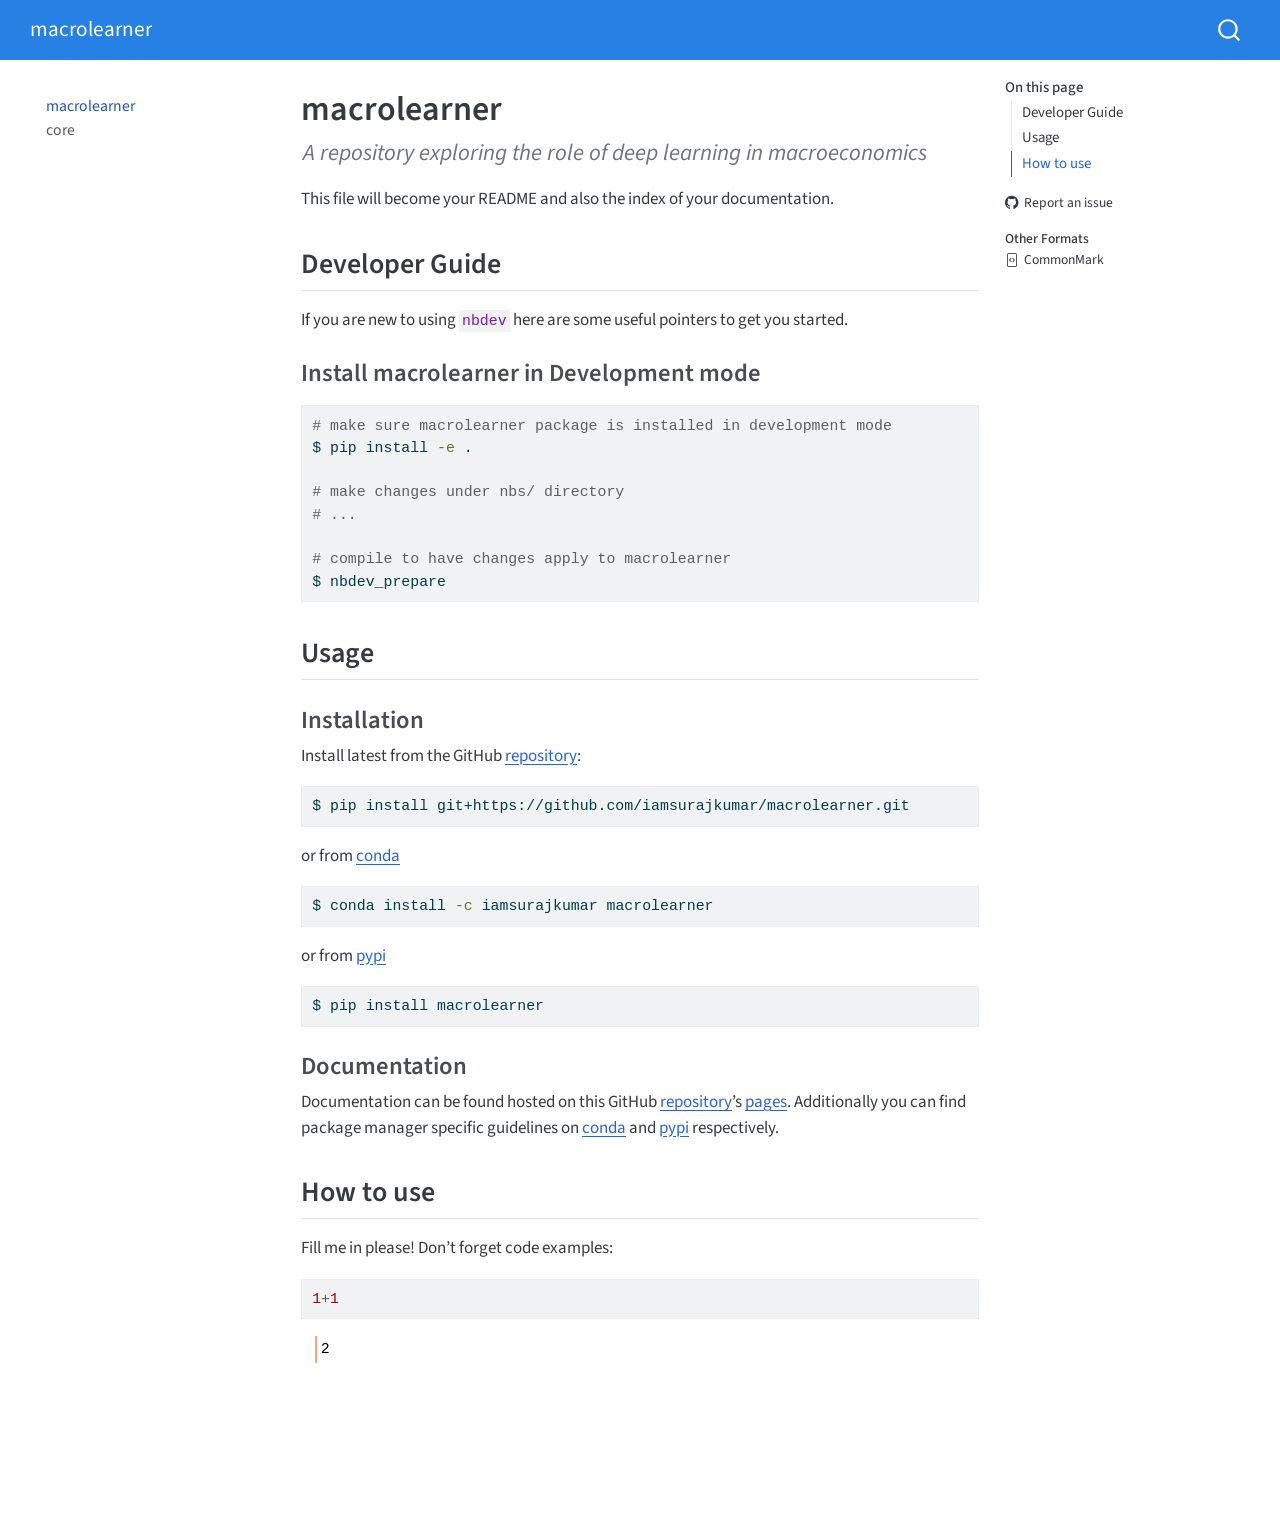
==== commit 22bea258: "deploy: ef9193c99d3be154b0a9a0d86d85c7750a32ccbb" ====
--- a/index.html
+++ b/index.html
@@ -1,73 +1,665 @@
 <!DOCTYPE html>
-<html lang="en">
-<head>
-    <meta charset="UTF-8">
-    <meta name="viewport" content="width=device-width, initial-scale=1.0">
-    <title>Suraj Kumar - Research & Code</title>
-    <link rel="stylesheet" href="style.css">
+<html xmlns="http://www.w3.org/1999/xhtml" lang="en" xml:lang="en"><head>
+
+<meta charset="utf-8">
+<meta name="generator" content="quarto-1.8.26">
+
+<meta name="viewport" content="width=device-width, initial-scale=1.0, user-scalable=yes">
+
+<meta name="description" content="A repository exploring the role of deep learning in macroeconomics">
+
+<title>macrolearner</title>
+<style>
+code{white-space: pre-wrap;}
+span.smallcaps{font-variant: small-caps;}
+div.columns{display: flex; gap: min(4vw, 1.5em);}
+div.column{flex: auto; overflow-x: auto;}
+div.hanging-indent{margin-left: 1.5em; text-indent: -1.5em;}
+ul.task-list{list-style: none;}
+ul.task-list li input[type="checkbox"] {
+  width: 0.8em;
+  margin: 0 0.8em 0.2em -1em; /* quarto-specific, see https://github.com/quarto-dev/quarto-cli/issues/4556 */ 
+  vertical-align: middle;
+}
+/* CSS for syntax highlighting */
+html { -webkit-text-size-adjust: 100%; }
+pre > code.sourceCode { white-space: pre; position: relative; }
+pre > code.sourceCode > span { display: inline-block; line-height: 1.25; }
+pre > code.sourceCode > span:empty { height: 1.2em; }
+.sourceCode { overflow: visible; }
+code.sourceCode > span { color: inherit; text-decoration: inherit; }
+div.sourceCode { margin: 1em 0; }
+pre.sourceCode { margin: 0; }
+@media screen {
+div.sourceCode { overflow: auto; }
+}
+@media print {
+pre > code.sourceCode { white-space: pre-wrap; }
+pre > code.sourceCode > span { text-indent: -5em; padding-left: 5em; }
+}
+pre.numberSource code
+  { counter-reset: source-line 0; }
+pre.numberSource code > span
+  { position: relative; left: -4em; counter-increment: source-line; }
+pre.numberSource code > span > a:first-child::before
+  { content: counter(source-line);
+    position: relative; left: -1em; text-align: right; vertical-align: baseline;
+    border: none; display: inline-block;
+    -webkit-touch-callout: none; -webkit-user-select: none;
+    -khtml-user-select: none; -moz-user-select: none;
+    -ms-user-select: none; user-select: none;
+    padding: 0 4px; width: 4em;
+  }
+pre.numberSource { margin-left: 3em;  padding-left: 4px; }
+div.sourceCode
+  {   }
+@media screen {
+pre > code.sourceCode > span > a:first-child::before { text-decoration: underline; }
+}
+</style>
+
+
+<script src="site_libs/quarto-nav/quarto-nav.js"></script>
+<script src="site_libs/quarto-nav/headroom.min.js"></script>
+<script src="site_libs/clipboard/clipboard.min.js"></script>
+<script src="site_libs/quarto-search/autocomplete.umd.js"></script>
+<script src="site_libs/quarto-search/fuse.min.js"></script>
+<script src="site_libs/quarto-search/quarto-search.js"></script>
+<meta name="quarto:offset" content="./">
+<script src="site_libs/quarto-html/quarto.js" type="module"></script>
+<script src="site_libs/quarto-html/tabsets/tabsets.js" type="module"></script>
+<script src="site_libs/quarto-html/axe/axe-check.js" type="module"></script>
+<script src="site_libs/quarto-html/popper.min.js"></script>
+<script src="site_libs/quarto-html/tippy.umd.min.js"></script>
+<script src="site_libs/quarto-html/anchor.min.js"></script>
+<link href="site_libs/quarto-html/tippy.css" rel="stylesheet">
+<link href="site_libs/quarto-html/quarto-syntax-highlighting-587c61ba64f3a5504c4d52d930310e48.css" rel="stylesheet" id="quarto-text-highlighting-styles">
+<script src="site_libs/bootstrap/bootstrap.min.js"></script>
+<link href="site_libs/bootstrap/bootstrap-icons.css" rel="stylesheet">
+<link href="site_libs/bootstrap/bootstrap-000f0825b9c55ed21d14970d810c14a9.min.css" rel="stylesheet" append-hash="true" id="quarto-bootstrap" data-mode="light">
+<script id="quarto-search-options" type="application/json">{
+  "location": "navbar",
+  "copy-button": false,
+  "collapse-after": 3,
+  "panel-placement": "end",
+  "type": "overlay",
+  "limit": 50,
+  "keyboard-shortcut": [
+    "f",
+    "/",
+    "s"
+  ],
+  "show-item-context": false,
+  "language": {
+    "search-no-results-text": "No results",
+    "search-matching-documents-text": "matching documents",
+    "search-copy-link-title": "Copy link to search",
+    "search-hide-matches-text": "Hide additional matches",
+    "search-more-match-text": "more match in this document",
+    "search-more-matches-text": "more matches in this document",
+    "search-clear-button-title": "Clear",
+    "search-text-placeholder": "",
+    "search-detached-cancel-button-title": "Cancel",
+    "search-submit-button-title": "Submit",
+    "search-label": "Search"
+  }
+}</script>
+
+
+<link rel="stylesheet" href="styles.css">
+<meta property="og:title" content="macrolearner">
+<meta property="og:description" content="A repository exploring the role of deep learning in macroeconomics">
+<meta property="og:site_name" content="macrolearner">
+<meta name="twitter:title" content="macrolearner">
+<meta name="twitter:description" content="A repository exploring the role of deep learning in macroeconomics">
+<meta name="twitter:card" content="summary">
 </head>
-<body>
-    <nav class="navbar">
-        <div class="nav-container">
-            <a href="index.html" class="nav-logo">Suraj Kumar</a>
-            <ul class="nav-menu">
-                <li><a href="index.html" class="active">Home</a></li>
-                <li><a href="publications.html">Publications</a></li>
-                <li><a href="blog.html">Blog</a></li>
-                <li><a href="projects.html">Projects</a></li>
-            </ul>
-        </div>
+
+<body class="nav-sidebar floating nav-fixed quarto-light">
+
+<div id="quarto-search-results"></div>
+  <header id="quarto-header" class="headroom fixed-top">
+    <nav class="navbar navbar-expand-lg " data-bs-theme="dark">
+      <div class="navbar-container container-fluid">
+      <div class="navbar-brand-container mx-auto">
+    <a class="navbar-brand" href="./index.html">
+    <span class="navbar-title">macrolearner</span>
+    </a>
+  </div>
+        <div class="quarto-navbar-tools tools-end">
+</div>
+          <div id="quarto-search" class="" title="Search"></div>
+      </div> <!-- /container-fluid -->
     </nav>
-
-    <main class="container">
-        <section class="hero">
-            <h1>Suraj Kumar</h1>
-            <p class="subtitle">Researcher & Developer</p>
-            <p class="bio">
-                Welcome to my research portfolio. I share my work on machine learning,
-                computational research, and open-source software development.
-            </p>
-            <div class="links">
-                <a href="https://github.com/iamsurajkumar" target="_blank" class="btn">GitHub</a>
-                <a href="mailto:your.email@example.com" class="btn btn-outline">Contact</a>
-            </div>
-        </section>
-
-        <section class="recent">
-            <h2>Recent Work</h2>
-            <div class="cards">
-                <div class="card">
-                    <h3>Latest Publication</h3>
-                    <p>Coming soon - Add your recent research papers and publications here.</p>
-                    <a href="publications.html">View all publications →</a>
-                </div>
-                <div class="card">
-                    <h3>Recent Blog Post</h3>
-                    <p>Coming soon - Share your thoughts, tutorials, and insights on research and development.</p>
-                    <a href="blog.html">Read the blog →</a>
-                </div>
-                <div class="card">
-                    <h3>Open Source Projects</h3>
-                    <p>Explore my code, tools, and libraries available on GitHub.</p>
-                    <a href="projects.html">View projects →</a>
-                </div>
-            </div>
-        </section>
-
-        <section class="about">
-            <h2>About</h2>
-            <p>
-                This site hosts my research publications, blog posts, and open-source code.
-                I'm passionate about advancing machine learning research and building tools
-                that make research more accessible and reproducible.
-            </p>
-        </section>
-    </main>
-
-    <footer>
-        <div class="container">
-            <p>&copy; 2025 Suraj Kumar. All rights reserved.</p>
-        </div>
-    </footer>
-</body>
-</html>
+  <nav class="quarto-secondary-nav">
+    <div class="container-fluid d-flex">
+      <button type="button" class="quarto-btn-toggle btn" data-bs-toggle="collapse" role="button" data-bs-target=".quarto-sidebar-collapse-item" aria-controls="quarto-sidebar" aria-expanded="false" aria-label="Toggle sidebar navigation" onclick="if (window.quartoToggleHeadroom) { window.quartoToggleHeadroom(); }">
+        <i class="bi bi-layout-text-sidebar-reverse"></i>
+      </button>
+        <nav class="quarto-page-breadcrumbs" aria-label="breadcrumb"><ol class="breadcrumb"><li class="breadcrumb-item"><a href="./index.html">macrolearner</a></li></ol></nav>
+        <a class="flex-grow-1" role="navigation" data-bs-toggle="collapse" data-bs-target=".quarto-sidebar-collapse-item" aria-controls="quarto-sidebar" aria-expanded="false" aria-label="Toggle sidebar navigation" onclick="if (window.quartoToggleHeadroom) { window.quartoToggleHeadroom(); }">      
+        </a>
+    </div>
+  </nav>
+</header>
+<!-- content -->
+<div id="quarto-content" class="quarto-container page-columns page-rows-contents page-layout-article page-navbar">
+<!-- sidebar -->
+  <nav id="quarto-sidebar" class="sidebar collapse collapse-horizontal quarto-sidebar-collapse-item sidebar-navigation floating overflow-auto">
+    <div class="sidebar-menu-container"> 
+    <ul class="list-unstyled mt-1">
+        <li class="sidebar-item">
+  <div class="sidebar-item-container"> 
+  <a href="./index.html" class="sidebar-item-text sidebar-link active">
+ <span class="menu-text">macrolearner</span></a>
+  </div>
+</li>
+        <li class="sidebar-item">
+  <div class="sidebar-item-container"> 
+  <a href="./core.html" class="sidebar-item-text sidebar-link">
+ <span class="menu-text">core</span></a>
+  </div>
+</li>
+    </ul>
+    </div>
+</nav>
+<div id="quarto-sidebar-glass" class="quarto-sidebar-collapse-item" data-bs-toggle="collapse" data-bs-target=".quarto-sidebar-collapse-item"></div>
+<!-- margin-sidebar -->
+    <div id="quarto-margin-sidebar" class="sidebar margin-sidebar">
+        <nav id="TOC" role="doc-toc" class="toc-active">
+    <h2 id="toc-title">On this page</h2>
+   
+  <ul>
+  <li><a href="#developer-guide" id="toc-developer-guide" class="nav-link active" data-scroll-target="#developer-guide">Developer Guide</a>
+  <ul class="collapse">
+  <li><a href="#install-macrolearner-in-development-mode" id="toc-install-macrolearner-in-development-mode" class="nav-link" data-scroll-target="#install-macrolearner-in-development-mode">Install macrolearner in Development mode</a></li>
+  </ul></li>
+  <li><a href="#usage" id="toc-usage" class="nav-link" data-scroll-target="#usage">Usage</a>
+  <ul class="collapse">
+  <li><a href="#installation" id="toc-installation" class="nav-link" data-scroll-target="#installation">Installation</a></li>
+  <li><a href="#documentation" id="toc-documentation" class="nav-link" data-scroll-target="#documentation">Documentation</a></li>
+  </ul></li>
+  <li><a href="#how-to-use" id="toc-how-to-use" class="nav-link" data-scroll-target="#how-to-use">How to use</a></li>
+  </ul>
+<div class="toc-actions"><ul><li><a href="https://github.com/iamsurajkumar/macrolearner/issues/new" class="toc-action"><i class="bi bi-github"></i>Report an issue</a></li></ul></div><div class="quarto-alternate-formats"><h2>Other Formats</h2><ul><li><a href="index.html.md"><i class="bi bi-file-code"></i>CommonMark</a></li></ul></div></nav>
+    </div>
+<!-- main -->
+<main class="content" id="quarto-document-content">
+
+<header id="title-block-header" class="quarto-title-block default">
+<div class="quarto-title">
+<h1 class="title">macrolearner</h1>
+</div>
+
+<div>
+  <div class="description">
+    A repository exploring the role of deep learning in macroeconomics
+  </div>
+</div>
+
+
+<div class="quarto-title-meta">
+
+    
+  
+    
+  </div>
+  
+
+
+</header>
+
+
+<!-- WARNING: THIS FILE WAS AUTOGENERATED! DO NOT EDIT! -->
+<p>This file will become your README and also the index of your documentation.</p>
+<section id="developer-guide" class="level2">
+<h2 class="anchored" data-anchor-id="developer-guide">Developer Guide</h2>
+<p>If you are new to using <code>nbdev</code> here are some useful pointers to get you started.</p>
+<section id="install-macrolearner-in-development-mode" class="level3">
+<h3 class="anchored" data-anchor-id="install-macrolearner-in-development-mode">Install macrolearner in Development mode</h3>
+<div class="code-copy-outer-scaffold"><div class="sourceCode" id="cb1"><pre class="sourceCode sh code-with-copy"><code class="sourceCode bash"><span id="cb1-1"><a href="#cb1-1" aria-hidden="true" tabindex="-1"></a><span class="co"># make sure macrolearner package is installed in development mode</span></span>
+<span id="cb1-2"><a href="#cb1-2" aria-hidden="true" tabindex="-1"></a><span class="ex">$</span> pip install <span class="at">-e</span> .</span>
+<span id="cb1-3"><a href="#cb1-3" aria-hidden="true" tabindex="-1"></a></span>
+<span id="cb1-4"><a href="#cb1-4" aria-hidden="true" tabindex="-1"></a><span class="co"># make changes under nbs/ directory</span></span>
+<span id="cb1-5"><a href="#cb1-5" aria-hidden="true" tabindex="-1"></a><span class="co"># ...</span></span>
+<span id="cb1-6"><a href="#cb1-6" aria-hidden="true" tabindex="-1"></a></span>
+<span id="cb1-7"><a href="#cb1-7" aria-hidden="true" tabindex="-1"></a><span class="co"># compile to have changes apply to macrolearner</span></span>
+<span id="cb1-8"><a href="#cb1-8" aria-hidden="true" tabindex="-1"></a><span class="ex">$</span> nbdev_prepare</span></code></pre></div><button title="Copy to Clipboard" class="code-copy-button"><i class="bi"></i></button></div>
+</section>
+</section>
+<section id="usage" class="level2">
+<h2 class="anchored" data-anchor-id="usage">Usage</h2>
+<section id="installation" class="level3">
+<h3 class="anchored" data-anchor-id="installation">Installation</h3>
+<p>Install latest from the GitHub <a href="https://github.com/iamsurajkumar/macrolearner">repository</a>:</p>
+<div class="code-copy-outer-scaffold"><div class="sourceCode" id="cb2"><pre class="sourceCode sh code-with-copy"><code class="sourceCode bash"><span id="cb2-1"><a href="#cb2-1" aria-hidden="true" tabindex="-1"></a><span class="ex">$</span> pip install git+https://github.com/iamsurajkumar/macrolearner.git</span></code></pre></div><button title="Copy to Clipboard" class="code-copy-button"><i class="bi"></i></button></div>
+<p>or from <a href="https://anaconda.org/iamsurajkumar/macrolearner">conda</a></p>
+<div class="code-copy-outer-scaffold"><div class="sourceCode" id="cb3"><pre class="sourceCode sh code-with-copy"><code class="sourceCode bash"><span id="cb3-1"><a href="#cb3-1" aria-hidden="true" tabindex="-1"></a><span class="ex">$</span> conda install <span class="at">-c</span> iamsurajkumar macrolearner</span></code></pre></div><button title="Copy to Clipboard" class="code-copy-button"><i class="bi"></i></button></div>
+<p>or from <a href="https://pypi.org/project/macrolearner/">pypi</a></p>
+<div class="code-copy-outer-scaffold"><div class="sourceCode" id="cb4"><pre class="sourceCode sh code-with-copy"><code class="sourceCode bash"><span id="cb4-1"><a href="#cb4-1" aria-hidden="true" tabindex="-1"></a><span class="ex">$</span> pip install macrolearner</span></code></pre></div><button title="Copy to Clipboard" class="code-copy-button"><i class="bi"></i></button></div>
+</section>
+<section id="documentation" class="level3">
+<h3 class="anchored" data-anchor-id="documentation">Documentation</h3>
+<p>Documentation can be found hosted on this GitHub <a href="https://github.com/iamsurajkumar/macrolearner">repository</a>’s <a href="https://iamsurajkumar.github.io/macrolearner/">pages</a>. Additionally you can find package manager specific guidelines on <a href="https://anaconda.org/iamsurajkumar/macrolearner">conda</a> and <a href="https://pypi.org/project/macrolearner/">pypi</a> respectively.</p>
+</section>
+</section>
+<section id="how-to-use" class="level2">
+<h2 class="anchored" data-anchor-id="how-to-use">How to use</h2>
+<p>Fill me in please! Don’t forget code examples:</p>
+<div id="cell-14" class="cell">
+<div class="code-copy-outer-scaffold"><div class="sourceCode cell-code" id="cb5"><pre class="sourceCode python code-with-copy"><code class="sourceCode python"><span id="cb5-1"><a href="#cb5-1" aria-hidden="true" tabindex="-1"></a><span class="dv">1</span><span class="op">+</span><span class="dv">1</span></span></code></pre></div><button title="Copy to Clipboard" class="code-copy-button"><i class="bi"></i></button></div>
+<div class="cell-output cell-output-display">
+<pre><code>2</code></pre>
+</div>
+</div>
+
+
+</section>
+
+</main> <!-- /main -->
+<script id="quarto-html-after-body" type="application/javascript">
+  window.document.addEventListener("DOMContentLoaded", function (event) {
+    const icon = "";
+    const anchorJS = new window.AnchorJS();
+    anchorJS.options = {
+      placement: 'right',
+      icon: icon
+    };
+    anchorJS.add('.anchored');
+    const isCodeAnnotation = (el) => {
+      for (const clz of el.classList) {
+        if (clz.startsWith('code-annotation-')) {                     
+          return true;
+        }
+      }
+      return false;
+    }
+    const onCopySuccess = function(e) {
+      // button target
+      const button = e.trigger;
+      // don't keep focus
+      button.blur();
+      // flash "checked"
+      button.classList.add('code-copy-button-checked');
+      var currentTitle = button.getAttribute("title");
+      button.setAttribute("title", "Copied!");
+      let tooltip;
+      if (window.bootstrap) {
+        button.setAttribute("data-bs-toggle", "tooltip");
+        button.setAttribute("data-bs-placement", "left");
+        button.setAttribute("data-bs-title", "Copied!");
+        tooltip = new bootstrap.Tooltip(button, 
+          { trigger: "manual", 
+            customClass: "code-copy-button-tooltip",
+            offset: [0, -8]});
+        tooltip.show();    
+      }
+      setTimeout(function() {
+        if (tooltip) {
+          tooltip.hide();
+          button.removeAttribute("data-bs-title");
+          button.removeAttribute("data-bs-toggle");
+          button.removeAttribute("data-bs-placement");
+        }
+        button.setAttribute("title", currentTitle);
+        button.classList.remove('code-copy-button-checked');
+      }, 1000);
+      // clear code selection
+      e.clearSelection();
+    }
+    const getTextToCopy = function(trigger) {
+      const outerScaffold = trigger.parentElement.cloneNode(true);
+      const codeEl = outerScaffold.querySelector('code');
+      for (const childEl of codeEl.children) {
+        if (isCodeAnnotation(childEl)) {
+          childEl.remove();
+        }
+      }
+      return codeEl.innerText;
+    }
+    const clipboard = new window.ClipboardJS('.code-copy-button:not([data-in-quarto-modal])', {
+      text: getTextToCopy
+    });
+    clipboard.on('success', onCopySuccess);
+    if (window.document.getElementById('quarto-embedded-source-code-modal')) {
+      const clipboardModal = new window.ClipboardJS('.code-copy-button[data-in-quarto-modal]', {
+        text: getTextToCopy,
+        container: window.document.getElementById('quarto-embedded-source-code-modal')
+      });
+      clipboardModal.on('success', onCopySuccess);
+    }
+      var localhostRegex = new RegExp(/^(?:http|https):\/\/localhost\:?[0-9]*\//);
+      var mailtoRegex = new RegExp(/^mailto:/);
+        var filterRegex = new RegExp("https:\/\/iamsurajkumar\.github\.io\/macrolearner");
+      var isInternal = (href) => {
+          return filterRegex.test(href) || localhostRegex.test(href) || mailtoRegex.test(href);
+      }
+      // Inspect non-navigation links and adorn them if external
+     var links = window.document.querySelectorAll('a[href]:not(.nav-link):not(.navbar-brand):not(.toc-action):not(.sidebar-link):not(.sidebar-item-toggle):not(.pagination-link):not(.no-external):not([aria-hidden]):not(.dropdown-item):not(.quarto-navigation-tool):not(.about-link)');
+      for (var i=0; i<links.length; i++) {
+        const link = links[i];
+        if (!isInternal(link.href)) {
+          // undo the damage that might have been done by quarto-nav.js in the case of
+          // links that we want to consider external
+          if (link.dataset.originalHref !== undefined) {
+            link.href = link.dataset.originalHref;
+          }
+        }
+      }
+    function tippyHover(el, contentFn, onTriggerFn, onUntriggerFn) {
+      const config = {
+        allowHTML: true,
+        maxWidth: 500,
+        delay: 100,
+        arrow: false,
+        appendTo: function(el) {
+            return el.parentElement;
+        },
+        interactive: true,
+        interactiveBorder: 10,
+        theme: 'quarto',
+        placement: 'bottom-start',
+      };
+      if (contentFn) {
+        config.content = contentFn;
+      }
+      if (onTriggerFn) {
+        config.onTrigger = onTriggerFn;
+      }
+      if (onUntriggerFn) {
+        config.onUntrigger = onUntriggerFn;
+      }
+      window.tippy(el, config); 
+    }
+    const noterefs = window.document.querySelectorAll('a[role="doc-noteref"]');
+    for (var i=0; i<noterefs.length; i++) {
+      const ref = noterefs[i];
+      tippyHover(ref, function() {
+        // use id or data attribute instead here
+        let href = ref.getAttribute('data-footnote-href') || ref.getAttribute('href');
+        try { href = new URL(href).hash; } catch {}
+        const id = href.replace(/^#\/?/, "");
+        const note = window.document.getElementById(id);
+        if (note) {
+          return note.innerHTML;
+        } else {
+          return "";
+        }
+      });
+    }
+    const xrefs = window.document.querySelectorAll('a.quarto-xref');
+    const processXRef = (id, note) => {
+      // Strip column container classes
+      const stripColumnClz = (el) => {
+        el.classList.remove("page-full", "page-columns");
+        if (el.children) {
+          for (const child of el.children) {
+            stripColumnClz(child);
+          }
+        }
+      }
+      stripColumnClz(note)
+      if (id === null || id.startsWith('sec-')) {
+        // Special case sections, only their first couple elements
+        const container = document.createElement("div");
+        if (note.children && note.children.length > 2) {
+          container.appendChild(note.children[0].cloneNode(true));
+          for (let i = 1; i < note.children.length; i++) {
+            const child = note.children[i];
+            if (child.tagName === "P" && child.innerText === "") {
+              continue;
+            } else {
+              container.appendChild(child.cloneNode(true));
+              break;
+            }
+          }
+          if (window.Quarto?.typesetMath) {
+            window.Quarto.typesetMath(container);
+          }
+          return container.innerHTML
+        } else {
+          if (window.Quarto?.typesetMath) {
+            window.Quarto.typesetMath(note);
+          }
+          return note.innerHTML;
+        }
+      } else {
+        // Remove any anchor links if they are present
+        const anchorLink = note.querySelector('a.anchorjs-link');
+        if (anchorLink) {
+          anchorLink.remove();
+        }
+        if (window.Quarto?.typesetMath) {
+          window.Quarto.typesetMath(note);
+        }
+        if (note.classList.contains("callout")) {
+          return note.outerHTML;
+        } else {
+          return note.innerHTML;
+        }
+      }
+    }
+    for (var i=0; i<xrefs.length; i++) {
+      const xref = xrefs[i];
+      tippyHover(xref, undefined, function(instance) {
+        instance.disable();
+        let url = xref.getAttribute('href');
+        let hash = undefined; 
+        if (url.startsWith('#')) {
+          hash = url;
+        } else {
+          try { hash = new URL(url).hash; } catch {}
+        }
+        if (hash) {
+          const id = hash.replace(/^#\/?/, "");
+          const note = window.document.getElementById(id);
+          if (note !== null) {
+            try {
+              const html = processXRef(id, note.cloneNode(true));
+              instance.setContent(html);
+            } finally {
+              instance.enable();
+              instance.show();
+            }
+          } else {
+            // See if we can fetch this
+            fetch(url.split('#')[0])
+            .then(res => res.text())
+            .then(html => {
+              const parser = new DOMParser();
+              const htmlDoc = parser.parseFromString(html, "text/html");
+              const note = htmlDoc.getElementById(id);
+              if (note !== null) {
+                const html = processXRef(id, note);
+                instance.setContent(html);
+              } 
+            }).finally(() => {
+              instance.enable();
+              instance.show();
+            });
+          }
+        } else {
+          // See if we can fetch a full url (with no hash to target)
+          // This is a special case and we should probably do some content thinning / targeting
+          fetch(url)
+          .then(res => res.text())
+          .then(html => {
+            const parser = new DOMParser();
+            const htmlDoc = parser.parseFromString(html, "text/html");
+            const note = htmlDoc.querySelector('main.content');
+            if (note !== null) {
+              // This should only happen for chapter cross references
+              // (since there is no id in the URL)
+              // remove the first header
+              if (note.children.length > 0 && note.children[0].tagName === "HEADER") {
+                note.children[0].remove();
+              }
+              const html = processXRef(null, note);
+              instance.setContent(html);
+            } 
+          }).finally(() => {
+            instance.enable();
+            instance.show();
+          });
+        }
+      }, function(instance) {
+      });
+    }
+        let selectedAnnoteEl;
+        const selectorForAnnotation = ( cell, annotation) => {
+          let cellAttr = 'data-code-cell="' + cell + '"';
+          let lineAttr = 'data-code-annotation="' +  annotation + '"';
+          const selector = 'span[' + cellAttr + '][' + lineAttr + ']';
+          return selector;
+        }
+        const selectCodeLines = (annoteEl) => {
+          const doc = window.document;
+          const targetCell = annoteEl.getAttribute("data-target-cell");
+          const targetAnnotation = annoteEl.getAttribute("data-target-annotation");
+          const annoteSpan = window.document.querySelector(selectorForAnnotation(targetCell, targetAnnotation));
+          const lines = annoteSpan.getAttribute("data-code-lines").split(",");
+          const lineIds = lines.map((line) => {
+            return targetCell + "-" + line;
+          })
+          let top = null;
+          let height = null;
+          let parent = null;
+          if (lineIds.length > 0) {
+              //compute the position of the single el (top and bottom and make a div)
+              const el = window.document.getElementById(lineIds[0]);
+              top = el.offsetTop;
+              height = el.offsetHeight;
+              parent = el.parentElement.parentElement;
+            if (lineIds.length > 1) {
+              const lastEl = window.document.getElementById(lineIds[lineIds.length - 1]);
+              const bottom = lastEl.offsetTop + lastEl.offsetHeight;
+              height = bottom - top;
+            }
+            if (top !== null && height !== null && parent !== null) {
+              // cook up a div (if necessary) and position it 
+              let div = window.document.getElementById("code-annotation-line-highlight");
+              if (div === null) {
+                div = window.document.createElement("div");
+                div.setAttribute("id", "code-annotation-line-highlight");
+                div.style.position = 'absolute';
+                parent.appendChild(div);
+              }
+              div.style.top = top - 2 + "px";
+              div.style.height = height + 4 + "px";
+              div.style.left = 0;
+              let gutterDiv = window.document.getElementById("code-annotation-line-highlight-gutter");
+              if (gutterDiv === null) {
+                gutterDiv = window.document.createElement("div");
+                gutterDiv.setAttribute("id", "code-annotation-line-highlight-gutter");
+                gutterDiv.style.position = 'absolute';
+                const codeCell = window.document.getElementById(targetCell);
+                const gutter = codeCell.querySelector('.code-annotation-gutter');
+                gutter.appendChild(gutterDiv);
+              }
+              gutterDiv.style.top = top - 2 + "px";
+              gutterDiv.style.height = height + 4 + "px";
+            }
+            selectedAnnoteEl = annoteEl;
+          }
+        };
+        const unselectCodeLines = () => {
+          const elementsIds = ["code-annotation-line-highlight", "code-annotation-line-highlight-gutter"];
+          elementsIds.forEach((elId) => {
+            const div = window.document.getElementById(elId);
+            if (div) {
+              div.remove();
+            }
+          });
+          selectedAnnoteEl = undefined;
+        };
+          // Handle positioning of the toggle
+      window.addEventListener(
+        "resize",
+        throttle(() => {
+          elRect = undefined;
+          if (selectedAnnoteEl) {
+            selectCodeLines(selectedAnnoteEl);
+          }
+        }, 10)
+      );
+      function throttle(fn, ms) {
+      let throttle = false;
+      let timer;
+        return (...args) => {
+          if(!throttle) { // first call gets through
+              fn.apply(this, args);
+              throttle = true;
+          } else { // all the others get throttled
+              if(timer) clearTimeout(timer); // cancel #2
+              timer = setTimeout(() => {
+                fn.apply(this, args);
+                timer = throttle = false;
+              }, ms);
+          }
+        };
+      }
+        // Attach click handler to the DT
+        const annoteDls = window.document.querySelectorAll('dt[data-target-cell]');
+        for (const annoteDlNode of annoteDls) {
+          annoteDlNode.addEventListener('click', (event) => {
+            const clickedEl = event.target;
+            if (clickedEl !== selectedAnnoteEl) {
+              unselectCodeLines();
+              const activeEl = window.document.querySelector('dt[data-target-cell].code-annotation-active');
+              if (activeEl) {
+                activeEl.classList.remove('code-annotation-active');
+              }
+              selectCodeLines(clickedEl);
+              clickedEl.classList.add('code-annotation-active');
+            } else {
+              // Unselect the line
+              unselectCodeLines();
+              clickedEl.classList.remove('code-annotation-active');
+            }
+          });
+        }
+    const findCites = (el) => {
+      const parentEl = el.parentElement;
+      if (parentEl) {
+        const cites = parentEl.dataset.cites;
+        if (cites) {
+          return {
+            el,
+            cites: cites.split(' ')
+          };
+        } else {
+          return findCites(el.parentElement)
+        }
+      } else {
+        return undefined;
+      }
+    };
+    var bibliorefs = window.document.querySelectorAll('a[role="doc-biblioref"]');
+    for (var i=0; i<bibliorefs.length; i++) {
+      const ref = bibliorefs[i];
+      const citeInfo = findCites(ref);
+      if (citeInfo) {
+        tippyHover(citeInfo.el, function() {
+          var popup = window.document.createElement('div');
+          citeInfo.cites.forEach(function(cite) {
+            var citeDiv = window.document.createElement('div');
+            citeDiv.classList.add('hanging-indent');
+            citeDiv.classList.add('csl-entry');
+            var biblioDiv = window.document.getElementById('ref-' + cite);
+            if (biblioDiv) {
+              citeDiv.innerHTML = biblioDiv.innerHTML;
+            }
+            popup.appendChild(citeDiv);
+          });
+          return popup.innerHTML;
+        });
+      }
+    }
+  });
+  </script>
+</div> <!-- /content -->
+
+
+
+
+<footer class="footer"><div class="nav-footer"><div class="nav-footer-center"><div class="toc-actions d-sm-block d-md-none"><ul><li><a href="https://github.com/iamsurajkumar/macrolearner/issues/new" class="toc-action"><i class="bi bi-github"></i>Report an issue</a></li></ul></div></div></div></footer></body></html>
--- a/site_libs/quarto-html/tippy.css
+++ b/site_libs/quarto-html/tippy.css
@@ -0,0 +1 @@
+.tippy-box[data-animation=fade][data-state=hidden]{opacity:0}[data-tippy-root]{max-width:calc(100vw - 10px)}.tippy-box{position:relative;background-color:#333;color:#fff;border-radius:4px;font-size:14px;line-height:1.4;white-space:normal;outline:0;transition-property:transform,visibility,opacity}.tippy-box[data-placement^=top]>.tippy-arrow{bottom:0}.tippy-box[data-placement^=top]>.tippy-arrow:before{bottom:-7px;left:0;border-width:8px 8px 0;border-top-color:initial;transform-origin:center top}.tippy-box[data-placement^=bottom]>.tippy-arrow{top:0}.tippy-box[data-placement^=bottom]>.tippy-arrow:before{top:-7px;left:0;border-width:0 8px 8px;border-bottom-color:initial;transform-origin:center bottom}.tippy-box[data-placement^=left]>.tippy-arrow{right:0}.tippy-box[data-placement^=left]>.tippy-arrow:before{border-width:8px 0 8px 8px;border-left-color:initial;right:-7px;transform-origin:center left}.tippy-box[data-placement^=right]>.tippy-arrow{left:0}.tippy-box[data-placement^=right]>.tippy-arrow:before{left:-7px;border-width:8px 8px 8px 0;border-right-color:initial;transform-origin:center right}.tippy-box[data-inertia][data-state=visible]{transition-timing-function:cubic-bezier(.54,1.5,.38,1.11)}.tippy-arrow{width:16px;height:16px;color:#333}.tippy-arrow:before{content:"";position:absolute;border-color:transparent;border-style:solid}.tippy-content{position:relative;padding:5px 9px;z-index:1}
--- a/site_libs/quarto-html/quarto-syntax-highlighting-587c61ba64f3a5504c4d52d930310e48.css
+++ b/site_libs/quarto-html/quarto-syntax-highlighting-587c61ba64f3a5504c4d52d930310e48.css
@@ -0,0 +1,236 @@
+/* quarto syntax highlight colors */
+:root {
+  --quarto-hl-ot-color: #003B4F;
+  --quarto-hl-at-color: #657422;
+  --quarto-hl-ss-color: #20794D;
+  --quarto-hl-an-color: #5E5E5E;
+  --quarto-hl-fu-color: #4758AB;
+  --quarto-hl-st-color: #20794D;
+  --quarto-hl-cf-color: #003B4F;
+  --quarto-hl-op-color: #5E5E5E;
+  --quarto-hl-er-color: #AD0000;
+  --quarto-hl-bn-color: #AD0000;
+  --quarto-hl-al-color: #AD0000;
+  --quarto-hl-va-color: #111111;
+  --quarto-hl-bu-color: inherit;
+  --quarto-hl-ex-color: inherit;
+  --quarto-hl-pp-color: #AD0000;
+  --quarto-hl-in-color: #5E5E5E;
+  --quarto-hl-vs-color: #20794D;
+  --quarto-hl-wa-color: #5E5E5E;
+  --quarto-hl-do-color: #5E5E5E;
+  --quarto-hl-im-color: #00769E;
+  --quarto-hl-ch-color: #20794D;
+  --quarto-hl-dt-color: #AD0000;
+  --quarto-hl-fl-color: #AD0000;
+  --quarto-hl-co-color: #5E5E5E;
+  --quarto-hl-cv-color: #5E5E5E;
+  --quarto-hl-cn-color: #8f5902;
+  --quarto-hl-sc-color: #5E5E5E;
+  --quarto-hl-dv-color: #AD0000;
+  --quarto-hl-kw-color: #003B4F;
+}
+
+/* other quarto variables */
+:root {
+  --quarto-font-monospace: SFMono-Regular, Menlo, Monaco, Consolas, "Liberation Mono", "Courier New", monospace;
+}
+
+/* syntax highlight based on Pandoc's rules */
+pre > code.sourceCode > span {
+  color: #003B4F;
+}
+
+code.sourceCode > span {
+  color: #003B4F;
+}
+
+div.sourceCode,
+div.sourceCode pre.sourceCode {
+  color: #003B4F;
+}
+
+/* Normal */
+code span {
+  color: #003B4F;
+}
+
+/* Alert */
+code span.al {
+  color: #AD0000;
+  font-style: inherit;
+}
+
+/* Annotation */
+code span.an {
+  color: #5E5E5E;
+  font-style: inherit;
+}
+
+/* Attribute */
+code span.at {
+  color: #657422;
+  font-style: inherit;
+}
+
+/* BaseN */
+code span.bn {
+  color: #AD0000;
+  font-style: inherit;
+}
+
+/* BuiltIn */
+code span.bu {
+  font-style: inherit;
+}
+
+/* ControlFlow */
+code span.cf {
+  color: #003B4F;
+  font-weight: bold;
+  font-style: inherit;
+}
+
+/* Char */
+code span.ch {
+  color: #20794D;
+  font-style: inherit;
+}
+
+/* Constant */
+code span.cn {
+  color: #8f5902;
+  font-style: inherit;
+}
+
+/* Comment */
+code span.co {
+  color: #5E5E5E;
+  font-style: inherit;
+}
+
+/* CommentVar */
+code span.cv {
+  color: #5E5E5E;
+  font-style: italic;
+}
+
+/* Documentation */
+code span.do {
+  color: #5E5E5E;
+  font-style: italic;
+}
+
+/* DataType */
+code span.dt {
+  color: #AD0000;
+  font-style: inherit;
+}
+
+/* DecVal */
+code span.dv {
+  color: #AD0000;
+  font-style: inherit;
+}
+
+/* Error */
+code span.er {
+  color: #AD0000;
+  font-style: inherit;
+}
+
+/* Extension */
+code span.ex {
+  font-style: inherit;
+}
+
+/* Float */
+code span.fl {
+  color: #AD0000;
+  font-style: inherit;
+}
+
+/* Function */
+code span.fu {
+  color: #4758AB;
+  font-style: inherit;
+}
+
+/* Import */
+code span.im {
+  color: #00769E;
+  font-style: inherit;
+}
+
+/* Information */
+code span.in {
+  color: #5E5E5E;
+  font-style: inherit;
+}
+
+/* Keyword */
+code span.kw {
+  color: #003B4F;
+  font-weight: bold;
+  font-style: inherit;
+}
+
+/* Operator */
+code span.op {
+  color: #5E5E5E;
+  font-style: inherit;
+}
+
+/* Other */
+code span.ot {
+  color: #003B4F;
+  font-style: inherit;
+}
+
+/* Preprocessor */
+code span.pp {
+  color: #AD0000;
+  font-style: inherit;
+}
+
+/* SpecialChar */
+code span.sc {
+  color: #5E5E5E;
+  font-style: inherit;
+}
+
+/* SpecialString */
+code span.ss {
+  color: #20794D;
+  font-style: inherit;
+}
+
+/* String */
+code span.st {
+  color: #20794D;
+  font-style: inherit;
+}
+
+/* Variable */
+code span.va {
+  color: #111111;
+  font-style: inherit;
+}
+
+/* VerbatimString */
+code span.vs {
+  color: #20794D;
+  font-style: inherit;
+}
+
+/* Warning */
+code span.wa {
+  color: #5E5E5E;
+  font-style: italic;
+}
+
+.prevent-inlining {
+  content: "</";
+}
+
+/*# sourceMappingURL=2dce1cc6c82594539e1579de68416b47.css.map */
--- a/styles.css
+++ b/styles.css
@@ -0,0 +1,37 @@
+.cell {
+  margin-bottom: 1rem;
+}
+
+.cell > .sourceCode {
+  margin-bottom: 0;
+}
+
+.cell-output > pre {
+  margin-bottom: 0;
+}
+
+.cell-output > pre, .cell-output > .sourceCode > pre, .cell-output-stdout > pre {
+  margin-left: 0.8rem;
+  margin-top: 0;
+  background: none;
+  border-left: 2px solid lightsalmon;
+  border-top-left-radius: 0;
+  border-top-right-radius: 0;
+}
+
+.cell-output > .sourceCode {
+  border: none;
+}
+
+.cell-output > .sourceCode {
+  background: none;
+  margin-top: 0;
+}
+
+div.description {
+  padding-left: 2px;
+  padding-top: 5px;
+  font-style: italic;
+  font-size: 135%;
+  opacity: 70%;
+}
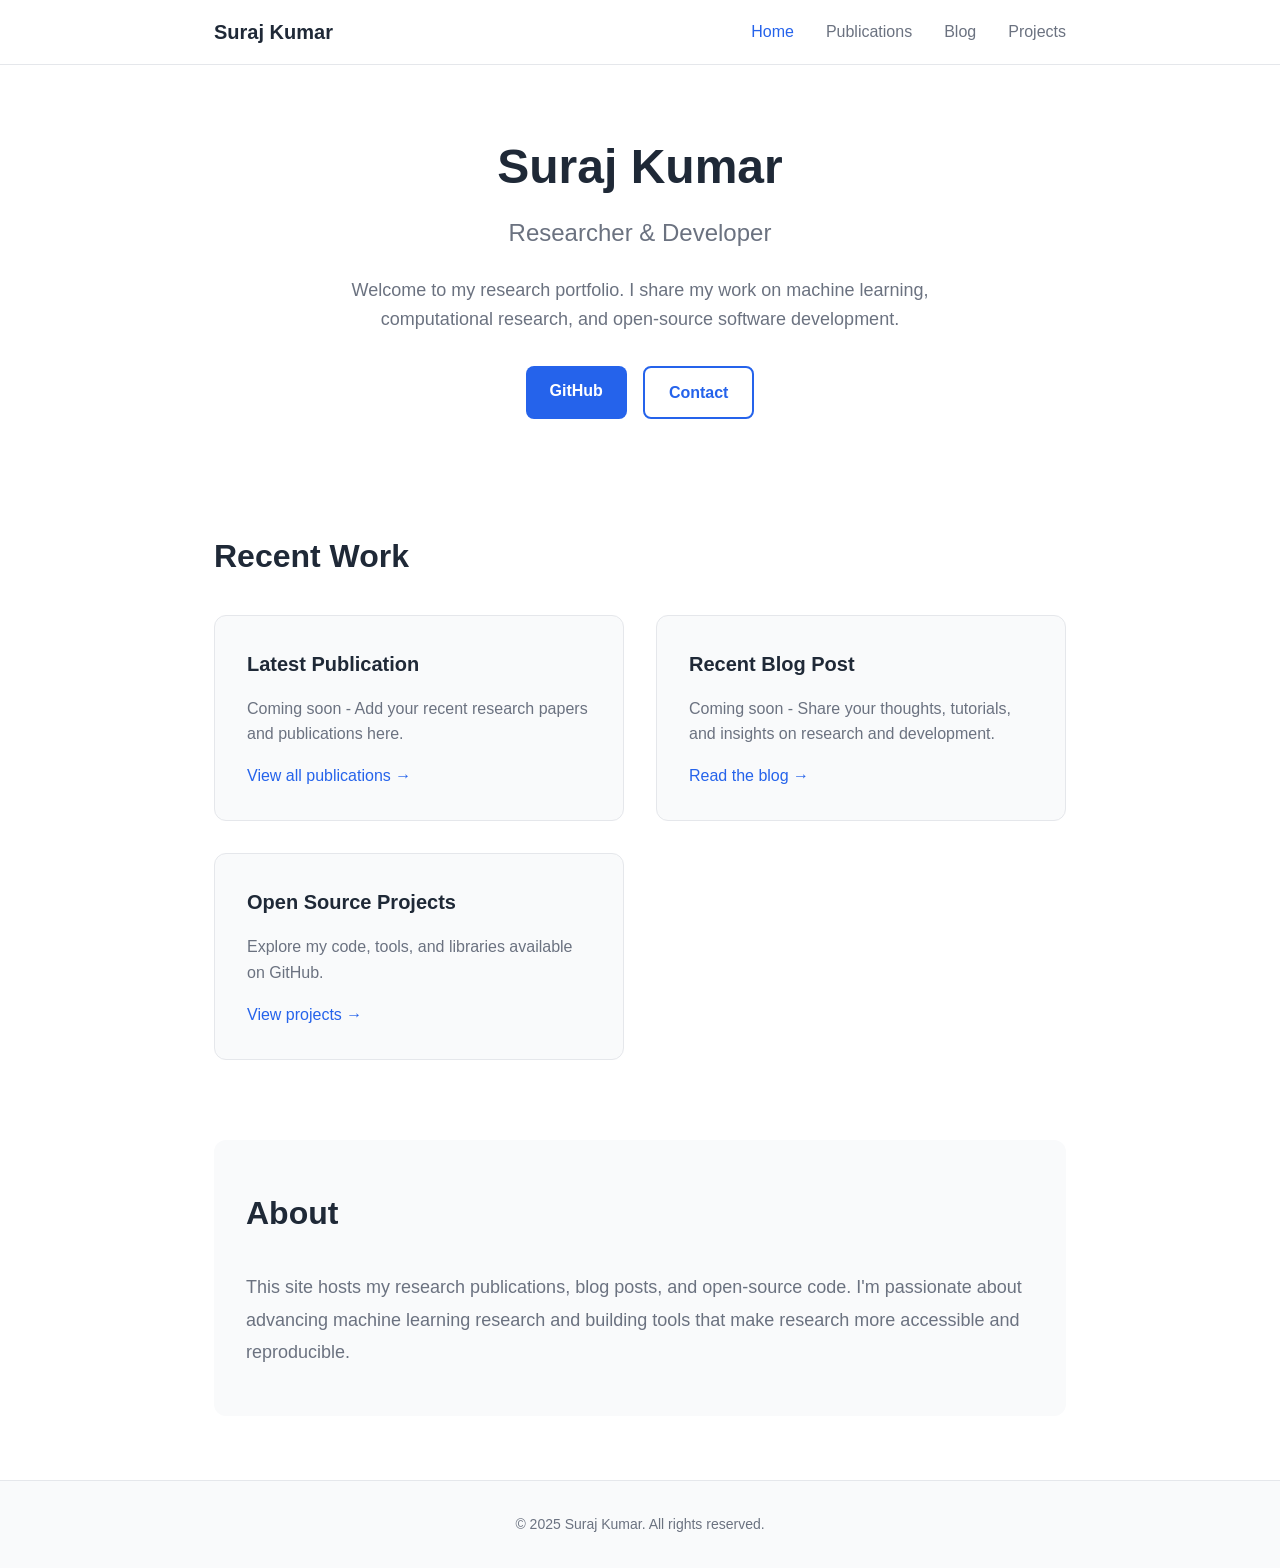
==== commit 1e3bacff: "Replace nbdev documentation with research portfolio website - Remove old Quarto/nbdev generated docs" ====
--- a/index.html
+++ b/index.html
@@ -1,665 +1,73 @@
 <!DOCTYPE html>
-<html xmlns="http://www.w3.org/1999/xhtml" lang="en" xml:lang="en"><head>
+<html lang="en">
+<head>
+    <meta charset="UTF-8">
+    <meta name="viewport" content="width=device-width, initial-scale=1.0">
+    <title>Suraj Kumar - Research & Code</title>
+    <link rel="stylesheet" href="style.css">
+</head>
+<body>
+    <nav class="navbar">
+        <div class="nav-container">
+            <a href="index.html" class="nav-logo">Suraj Kumar</a>
+            <ul class="nav-menu">
+                <li><a href="index.html" class="active">Home</a></li>
+                <li><a href="publications.html">Publications</a></li>
+                <li><a href="blog.html">Blog</a></li>
+                <li><a href="projects.html">Projects</a></li>
+            </ul>
+        </div>
+    </nav>
 
-<meta charset="utf-8">
-<meta name="generator" content="quarto-1.8.26">
+    <main class="container">
+        <section class="hero">
+            <h1>Suraj Kumar</h1>
+            <p class="subtitle">Researcher & Developer</p>
+            <p class="bio">
+                Welcome to my research portfolio. I share my work on machine learning,
+                computational research, and open-source software development.
+            </p>
+            <div class="links">
+                <a href="https://github.com/iamsurajkumar" target="_blank" class="btn">GitHub</a>
+                <a href="mailto:your.email@example.com" class="btn btn-outline">Contact</a>
+            </div>
+        </section>
 
-<meta name="viewport" content="width=device-width, initial-scale=1.0, user-scalable=yes">
+        <section class="recent">
+            <h2>Recent Work</h2>
+            <div class="cards">
+                <div class="card">
+                    <h3>Latest Publication</h3>
+                    <p>Coming soon - Add your recent research papers and publications here.</p>
+                    <a href="publications.html">View all publications →</a>
+                </div>
+                <div class="card">
+                    <h3>Recent Blog Post</h3>
+                    <p>Coming soon - Share your thoughts, tutorials, and insights on research and development.</p>
+                    <a href="blog.html">Read the blog →</a>
+                </div>
+                <div class="card">
+                    <h3>Open Source Projects</h3>
+                    <p>Explore my code, tools, and libraries available on GitHub.</p>
+                    <a href="projects.html">View projects →</a>
+                </div>
+            </div>
+        </section>
 
-<meta name="description" content="A repository exploring the role of deep learning in macroeconomics">
+        <section class="about">
+            <h2>About</h2>
+            <p>
+                This site hosts my research publications, blog posts, and open-source code.
+                I'm passionate about advancing machine learning research and building tools
+                that make research more accessible and reproducible.
+            </p>
+        </section>
+    </main>
 
-<title>macrolearner</title>
-<style>
-code{white-space: pre-wrap;}
-span.smallcaps{font-variant: small-caps;}
-div.columns{display: flex; gap: min(4vw, 1.5em);}
-div.column{flex: auto; overflow-x: auto;}
-div.hanging-indent{margin-left: 1.5em; text-indent: -1.5em;}
-ul.task-list{list-style: none;}
-ul.task-list li input[type="checkbox"] {
-  width: 0.8em;
-  margin: 0 0.8em 0.2em -1em; /* quarto-specific, see https://github.com/quarto-dev/quarto-cli/issues/4556 */ 
-  vertical-align: middle;
-}
-/* CSS for syntax highlighting */
-html { -webkit-text-size-adjust: 100%; }
-pre > code.sourceCode { white-space: pre; position: relative; }
-pre > code.sourceCode > span { display: inline-block; line-height: 1.25; }
-pre > code.sourceCode > span:empty { height: 1.2em; }
-.sourceCode { overflow: visible; }
-code.sourceCode > span { color: inherit; text-decoration: inherit; }
-div.sourceCode { margin: 1em 0; }
-pre.sourceCode { margin: 0; }
-@media screen {
-div.sourceCode { overflow: auto; }
-}
-@media print {
-pre > code.sourceCode { white-space: pre-wrap; }
-pre > code.sourceCode > span { text-indent: -5em; padding-left: 5em; }
-}
-pre.numberSource code
-  { counter-reset: source-line 0; }
-pre.numberSource code > span
-  { position: relative; left: -4em; counter-increment: source-line; }
-pre.numberSource code > span > a:first-child::before
-  { content: counter(source-line);
-    position: relative; left: -1em; text-align: right; vertical-align: baseline;
-    border: none; display: inline-block;
-    -webkit-touch-callout: none; -webkit-user-select: none;
-    -khtml-user-select: none; -moz-user-select: none;
-    -ms-user-select: none; user-select: none;
-    padding: 0 4px; width: 4em;
-  }
-pre.numberSource { margin-left: 3em;  padding-left: 4px; }
-div.sourceCode
-  {   }
-@media screen {
-pre > code.sourceCode > span > a:first-child::before { text-decoration: underline; }
-}
-</style>
-
-
-<script src="site_libs/quarto-nav/quarto-nav.js"></script>
-<script src="site_libs/quarto-nav/headroom.min.js"></script>
-<script src="site_libs/clipboard/clipboard.min.js"></script>
-<script src="site_libs/quarto-search/autocomplete.umd.js"></script>
-<script src="site_libs/quarto-search/fuse.min.js"></script>
-<script src="site_libs/quarto-search/quarto-search.js"></script>
-<meta name="quarto:offset" content="./">
-<script src="site_libs/quarto-html/quarto.js" type="module"></script>
-<script src="site_libs/quarto-html/tabsets/tabsets.js" type="module"></script>
-<script src="site_libs/quarto-html/axe/axe-check.js" type="module"></script>
-<script src="site_libs/quarto-html/popper.min.js"></script>
-<script src="site_libs/quarto-html/tippy.umd.min.js"></script>
-<script src="site_libs/quarto-html/anchor.min.js"></script>
-<link href="site_libs/quarto-html/tippy.css" rel="stylesheet">
-<link href="site_libs/quarto-html/quarto-syntax-highlighting-587c61ba64f3a5504c4d52d930310e48.css" rel="stylesheet" id="quarto-text-highlighting-styles">
-<script src="site_libs/bootstrap/bootstrap.min.js"></script>
-<link href="site_libs/bootstrap/bootstrap-icons.css" rel="stylesheet">
-<link href="site_libs/bootstrap/bootstrap-000f0825b9c55ed21d14970d810c14a9.min.css" rel="stylesheet" append-hash="true" id="quarto-bootstrap" data-mode="light">
-<script id="quarto-search-options" type="application/json">{
-  "location": "navbar",
-  "copy-button": false,
-  "collapse-after": 3,
-  "panel-placement": "end",
-  "type": "overlay",
-  "limit": 50,
-  "keyboard-shortcut": [
-    "f",
-    "/",
-    "s"
-  ],
-  "show-item-context": false,
-  "language": {
-    "search-no-results-text": "No results",
-    "search-matching-documents-text": "matching documents",
-    "search-copy-link-title": "Copy link to search",
-    "search-hide-matches-text": "Hide additional matches",
-    "search-more-match-text": "more match in this document",
-    "search-more-matches-text": "more matches in this document",
-    "search-clear-button-title": "Clear",
-    "search-text-placeholder": "",
-    "search-detached-cancel-button-title": "Cancel",
-    "search-submit-button-title": "Submit",
-    "search-label": "Search"
-  }
-}</script>
-
-
-<link rel="stylesheet" href="styles.css">
-<meta property="og:title" content="macrolearner">
-<meta property="og:description" content="A repository exploring the role of deep learning in macroeconomics">
-<meta property="og:site_name" content="macrolearner">
-<meta name="twitter:title" content="macrolearner">
-<meta name="twitter:description" content="A repository exploring the role of deep learning in macroeconomics">
-<meta name="twitter:card" content="summary">
-</head>
-
-<body class="nav-sidebar floating nav-fixed quarto-light">
-
-<div id="quarto-search-results"></div>
-  <header id="quarto-header" class="headroom fixed-top">
-    <nav class="navbar navbar-expand-lg " data-bs-theme="dark">
-      <div class="navbar-container container-fluid">
-      <div class="navbar-brand-container mx-auto">
-    <a class="navbar-brand" href="./index.html">
-    <span class="navbar-title">macrolearner</span>
-    </a>
-  </div>
-        <div class="quarto-navbar-tools tools-end">
-</div>
-          <div id="quarto-search" class="" title="Search"></div>
-      </div> <!-- /container-fluid -->
-    </nav>
-  <nav class="quarto-secondary-nav">
-    <div class="container-fluid d-flex">
-      <button type="button" class="quarto-btn-toggle btn" data-bs-toggle="collapse" role="button" data-bs-target=".quarto-sidebar-collapse-item" aria-controls="quarto-sidebar" aria-expanded="false" aria-label="Toggle sidebar navigation" onclick="if (window.quartoToggleHeadroom) { window.quartoToggleHeadroom(); }">
-        <i class="bi bi-layout-text-sidebar-reverse"></i>
-      </button>
-        <nav class="quarto-page-breadcrumbs" aria-label="breadcrumb"><ol class="breadcrumb"><li class="breadcrumb-item"><a href="./index.html">macrolearner</a></li></ol></nav>
-        <a class="flex-grow-1" role="navigation" data-bs-toggle="collapse" data-bs-target=".quarto-sidebar-collapse-item" aria-controls="quarto-sidebar" aria-expanded="false" aria-label="Toggle sidebar navigation" onclick="if (window.quartoToggleHeadroom) { window.quartoToggleHeadroom(); }">      
-        </a>
-    </div>
-  </nav>
-</header>
-<!-- content -->
-<div id="quarto-content" class="quarto-container page-columns page-rows-contents page-layout-article page-navbar">
-<!-- sidebar -->
-  <nav id="quarto-sidebar" class="sidebar collapse collapse-horizontal quarto-sidebar-collapse-item sidebar-navigation floating overflow-auto">
-    <div class="sidebar-menu-container"> 
-    <ul class="list-unstyled mt-1">
-        <li class="sidebar-item">
-  <div class="sidebar-item-container"> 
-  <a href="./index.html" class="sidebar-item-text sidebar-link active">
- <span class="menu-text">macrolearner</span></a>
-  </div>
-</li>
-        <li class="sidebar-item">
-  <div class="sidebar-item-container"> 
-  <a href="./core.html" class="sidebar-item-text sidebar-link">
- <span class="menu-text">core</span></a>
-  </div>
-</li>
-    </ul>
-    </div>
-</nav>
-<div id="quarto-sidebar-glass" class="quarto-sidebar-collapse-item" data-bs-toggle="collapse" data-bs-target=".quarto-sidebar-collapse-item"></div>
-<!-- margin-sidebar -->
-    <div id="quarto-margin-sidebar" class="sidebar margin-sidebar">
-        <nav id="TOC" role="doc-toc" class="toc-active">
-    <h2 id="toc-title">On this page</h2>
-   
-  <ul>
-  <li><a href="#developer-guide" id="toc-developer-guide" class="nav-link active" data-scroll-target="#developer-guide">Developer Guide</a>
-  <ul class="collapse">
-  <li><a href="#install-macrolearner-in-development-mode" id="toc-install-macrolearner-in-development-mode" class="nav-link" data-scroll-target="#install-macrolearner-in-development-mode">Install macrolearner in Development mode</a></li>
-  </ul></li>
-  <li><a href="#usage" id="toc-usage" class="nav-link" data-scroll-target="#usage">Usage</a>
-  <ul class="collapse">
-  <li><a href="#installation" id="toc-installation" class="nav-link" data-scroll-target="#installation">Installation</a></li>
-  <li><a href="#documentation" id="toc-documentation" class="nav-link" data-scroll-target="#documentation">Documentation</a></li>
-  </ul></li>
-  <li><a href="#how-to-use" id="toc-how-to-use" class="nav-link" data-scroll-target="#how-to-use">How to use</a></li>
-  </ul>
-<div class="toc-actions"><ul><li><a href="https://github.com/iamsurajkumar/macrolearner/issues/new" class="toc-action"><i class="bi bi-github"></i>Report an issue</a></li></ul></div><div class="quarto-alternate-formats"><h2>Other Formats</h2><ul><li><a href="index.html.md"><i class="bi bi-file-code"></i>CommonMark</a></li></ul></div></nav>
-    </div>
-<!-- main -->
-<main class="content" id="quarto-document-content">
-
-<header id="title-block-header" class="quarto-title-block default">
-<div class="quarto-title">
-<h1 class="title">macrolearner</h1>
-</div>
-
-<div>
-  <div class="description">
-    A repository exploring the role of deep learning in macroeconomics
-  </div>
-</div>
-
-
-<div class="quarto-title-meta">
-
-    
-  
-    
-  </div>
-  
-
-
-</header>
-
-
-<!-- WARNING: THIS FILE WAS AUTOGENERATED! DO NOT EDIT! -->
-<p>This file will become your README and also the index of your documentation.</p>
-<section id="developer-guide" class="level2">
-<h2 class="anchored" data-anchor-id="developer-guide">Developer Guide</h2>
-<p>If you are new to using <code>nbdev</code> here are some useful pointers to get you started.</p>
-<section id="install-macrolearner-in-development-mode" class="level3">
-<h3 class="anchored" data-anchor-id="install-macrolearner-in-development-mode">Install macrolearner in Development mode</h3>
-<div class="code-copy-outer-scaffold"><div class="sourceCode" id="cb1"><pre class="sourceCode sh code-with-copy"><code class="sourceCode bash"><span id="cb1-1"><a href="#cb1-1" aria-hidden="true" tabindex="-1"></a><span class="co"># make sure macrolearner package is installed in development mode</span></span>
-<span id="cb1-2"><a href="#cb1-2" aria-hidden="true" tabindex="-1"></a><span class="ex">$</span> pip install <span class="at">-e</span> .</span>
-<span id="cb1-3"><a href="#cb1-3" aria-hidden="true" tabindex="-1"></a></span>
-<span id="cb1-4"><a href="#cb1-4" aria-hidden="true" tabindex="-1"></a><span class="co"># make changes under nbs/ directory</span></span>
-<span id="cb1-5"><a href="#cb1-5" aria-hidden="true" tabindex="-1"></a><span class="co"># ...</span></span>
-<span id="cb1-6"><a href="#cb1-6" aria-hidden="true" tabindex="-1"></a></span>
-<span id="cb1-7"><a href="#cb1-7" aria-hidden="true" tabindex="-1"></a><span class="co"># compile to have changes apply to macrolearner</span></span>
-<span id="cb1-8"><a href="#cb1-8" aria-hidden="true" tabindex="-1"></a><span class="ex">$</span> nbdev_prepare</span></code></pre></div><button title="Copy to Clipboard" class="code-copy-button"><i class="bi"></i></button></div>
-</section>
-</section>
-<section id="usage" class="level2">
-<h2 class="anchored" data-anchor-id="usage">Usage</h2>
-<section id="installation" class="level3">
-<h3 class="anchored" data-anchor-id="installation">Installation</h3>
-<p>Install latest from the GitHub <a href="https://github.com/iamsurajkumar/macrolearner">repository</a>:</p>
-<div class="code-copy-outer-scaffold"><div class="sourceCode" id="cb2"><pre class="sourceCode sh code-with-copy"><code class="sourceCode bash"><span id="cb2-1"><a href="#cb2-1" aria-hidden="true" tabindex="-1"></a><span class="ex">$</span> pip install git+https://github.com/iamsurajkumar/macrolearner.git</span></code></pre></div><button title="Copy to Clipboard" class="code-copy-button"><i class="bi"></i></button></div>
-<p>or from <a href="https://anaconda.org/iamsurajkumar/macrolearner">conda</a></p>
-<div class="code-copy-outer-scaffold"><div class="sourceCode" id="cb3"><pre class="sourceCode sh code-with-copy"><code class="sourceCode bash"><span id="cb3-1"><a href="#cb3-1" aria-hidden="true" tabindex="-1"></a><span class="ex">$</span> conda install <span class="at">-c</span> iamsurajkumar macrolearner</span></code></pre></div><button title="Copy to Clipboard" class="code-copy-button"><i class="bi"></i></button></div>
-<p>or from <a href="https://pypi.org/project/macrolearner/">pypi</a></p>
-<div class="code-copy-outer-scaffold"><div class="sourceCode" id="cb4"><pre class="sourceCode sh code-with-copy"><code class="sourceCode bash"><span id="cb4-1"><a href="#cb4-1" aria-hidden="true" tabindex="-1"></a><span class="ex">$</span> pip install macrolearner</span></code></pre></div><button title="Copy to Clipboard" class="code-copy-button"><i class="bi"></i></button></div>
-</section>
-<section id="documentation" class="level3">
-<h3 class="anchored" data-anchor-id="documentation">Documentation</h3>
-<p>Documentation can be found hosted on this GitHub <a href="https://github.com/iamsurajkumar/macrolearner">repository</a>’s <a href="https://iamsurajkumar.github.io/macrolearner/">pages</a>. Additionally you can find package manager specific guidelines on <a href="https://anaconda.org/iamsurajkumar/macrolearner">conda</a> and <a href="https://pypi.org/project/macrolearner/">pypi</a> respectively.</p>
-</section>
-</section>
-<section id="how-to-use" class="level2">
-<h2 class="anchored" data-anchor-id="how-to-use">How to use</h2>
-<p>Fill me in please! Don’t forget code examples:</p>
-<div id="cell-14" class="cell">
-<div class="code-copy-outer-scaffold"><div class="sourceCode cell-code" id="cb5"><pre class="sourceCode python code-with-copy"><code class="sourceCode python"><span id="cb5-1"><a href="#cb5-1" aria-hidden="true" tabindex="-1"></a><span class="dv">1</span><span class="op">+</span><span class="dv">1</span></span></code></pre></div><button title="Copy to Clipboard" class="code-copy-button"><i class="bi"></i></button></div>
-<div class="cell-output cell-output-display">
-<pre><code>2</code></pre>
-</div>
-</div>
-
-
-</section>
-
-</main> <!-- /main -->
-<script id="quarto-html-after-body" type="application/javascript">
-  window.document.addEventListener("DOMContentLoaded", function (event) {
-    const icon = "";
-    const anchorJS = new window.AnchorJS();
-    anchorJS.options = {
-      placement: 'right',
-      icon: icon
-    };
-    anchorJS.add('.anchored');
-    const isCodeAnnotation = (el) => {
-      for (const clz of el.classList) {
-        if (clz.startsWith('code-annotation-')) {                     
-          return true;
-        }
-      }
-      return false;
-    }
-    const onCopySuccess = function(e) {
-      // button target
-      const button = e.trigger;
-      // don't keep focus
-      button.blur();
-      // flash "checked"
-      button.classList.add('code-copy-button-checked');
-      var currentTitle = button.getAttribute("title");
-      button.setAttribute("title", "Copied!");
-      let tooltip;
-      if (window.bootstrap) {
-        button.setAttribute("data-bs-toggle", "tooltip");
-        button.setAttribute("data-bs-placement", "left");
-        button.setAttribute("data-bs-title", "Copied!");
-        tooltip = new bootstrap.Tooltip(button, 
-          { trigger: "manual", 
-            customClass: "code-copy-button-tooltip",
-            offset: [0, -8]});
-        tooltip.show();    
-      }
-      setTimeout(function() {
-        if (tooltip) {
-          tooltip.hide();
-          button.removeAttribute("data-bs-title");
-          button.removeAttribute("data-bs-toggle");
-          button.removeAttribute("data-bs-placement");
-        }
-        button.setAttribute("title", currentTitle);
-        button.classList.remove('code-copy-button-checked');
-      }, 1000);
-      // clear code selection
-      e.clearSelection();
-    }
-    const getTextToCopy = function(trigger) {
-      const outerScaffold = trigger.parentElement.cloneNode(true);
-      const codeEl = outerScaffold.querySelector('code');
-      for (const childEl of codeEl.children) {
-        if (isCodeAnnotation(childEl)) {
-          childEl.remove();
-        }
-      }
-      return codeEl.innerText;
-    }
-    const clipboard = new window.ClipboardJS('.code-copy-button:not([data-in-quarto-modal])', {
-      text: getTextToCopy
-    });
-    clipboard.on('success', onCopySuccess);
-    if (window.document.getElementById('quarto-embedded-source-code-modal')) {
-      const clipboardModal = new window.ClipboardJS('.code-copy-button[data-in-quarto-modal]', {
-        text: getTextToCopy,
-        container: window.document.getElementById('quarto-embedded-source-code-modal')
-      });
-      clipboardModal.on('success', onCopySuccess);
-    }
-      var localhostRegex = new RegExp(/^(?:http|https):\/\/localhost\:?[0-9]*\//);
-      var mailtoRegex = new RegExp(/^mailto:/);
-        var filterRegex = new RegExp("https:\/\/iamsurajkumar\.github\.io\/macrolearner");
-      var isInternal = (href) => {
-          return filterRegex.test(href) || localhostRegex.test(href) || mailtoRegex.test(href);
-      }
-      // Inspect non-navigation links and adorn them if external
-     var links = window.document.querySelectorAll('a[href]:not(.nav-link):not(.navbar-brand):not(.toc-action):not(.sidebar-link):not(.sidebar-item-toggle):not(.pagination-link):not(.no-external):not([aria-hidden]):not(.dropdown-item):not(.quarto-navigation-tool):not(.about-link)');
-      for (var i=0; i<links.length; i++) {
-        const link = links[i];
-        if (!isInternal(link.href)) {
-          // undo the damage that might have been done by quarto-nav.js in the case of
-          // links that we want to consider external
-          if (link.dataset.originalHref !== undefined) {
-            link.href = link.dataset.originalHref;
-          }
-        }
-      }
-    function tippyHover(el, contentFn, onTriggerFn, onUntriggerFn) {
-      const config = {
-        allowHTML: true,
-        maxWidth: 500,
-        delay: 100,
-        arrow: false,
-        appendTo: function(el) {
-            return el.parentElement;
-        },
-        interactive: true,
-        interactiveBorder: 10,
-        theme: 'quarto',
-        placement: 'bottom-start',
-      };
-      if (contentFn) {
-        config.content = contentFn;
-      }
-      if (onTriggerFn) {
-        config.onTrigger = onTriggerFn;
-      }
-      if (onUntriggerFn) {
-        config.onUntrigger = onUntriggerFn;
-      }
-      window.tippy(el, config); 
-    }
-    const noterefs = window.document.querySelectorAll('a[role="doc-noteref"]');
-    for (var i=0; i<noterefs.length; i++) {
-      const ref = noterefs[i];
-      tippyHover(ref, function() {
-        // use id or data attribute instead here
-        let href = ref.getAttribute('data-footnote-href') || ref.getAttribute('href');
-        try { href = new URL(href).hash; } catch {}
-        const id = href.replace(/^#\/?/, "");
-        const note = window.document.getElementById(id);
-        if (note) {
-          return note.innerHTML;
-        } else {
-          return "";
-        }
-      });
-    }
-    const xrefs = window.document.querySelectorAll('a.quarto-xref');
-    const processXRef = (id, note) => {
-      // Strip column container classes
-      const stripColumnClz = (el) => {
-        el.classList.remove("page-full", "page-columns");
-        if (el.children) {
-          for (const child of el.children) {
-            stripColumnClz(child);
-          }
-        }
-      }
-      stripColumnClz(note)
-      if (id === null || id.startsWith('sec-')) {
-        // Special case sections, only their first couple elements
-        const container = document.createElement("div");
-        if (note.children && note.children.length > 2) {
-          container.appendChild(note.children[0].cloneNode(true));
-          for (let i = 1; i < note.children.length; i++) {
-            const child = note.children[i];
-            if (child.tagName === "P" && child.innerText === "") {
-              continue;
-            } else {
-              container.appendChild(child.cloneNode(true));
-              break;
-            }
-          }
-          if (window.Quarto?.typesetMath) {
-            window.Quarto.typesetMath(container);
-          }
-          return container.innerHTML
-        } else {
-          if (window.Quarto?.typesetMath) {
-            window.Quarto.typesetMath(note);
-          }
-          return note.innerHTML;
-        }
-      } else {
-        // Remove any anchor links if they are present
-        const anchorLink = note.querySelector('a.anchorjs-link');
-        if (anchorLink) {
-          anchorLink.remove();
-        }
-        if (window.Quarto?.typesetMath) {
-          window.Quarto.typesetMath(note);
-        }
-        if (note.classList.contains("callout")) {
-          return note.outerHTML;
-        } else {
-          return note.innerHTML;
-        }
-      }
-    }
-    for (var i=0; i<xrefs.length; i++) {
-      const xref = xrefs[i];
-      tippyHover(xref, undefined, function(instance) {
-        instance.disable();
-        let url = xref.getAttribute('href');
-        let hash = undefined; 
-        if (url.startsWith('#')) {
-          hash = url;
-        } else {
-          try { hash = new URL(url).hash; } catch {}
-        }
-        if (hash) {
-          const id = hash.replace(/^#\/?/, "");
-          const note = window.document.getElementById(id);
-          if (note !== null) {
-            try {
-              const html = processXRef(id, note.cloneNode(true));
-              instance.setContent(html);
-            } finally {
-              instance.enable();
-              instance.show();
-            }
-          } else {
-            // See if we can fetch this
-            fetch(url.split('#')[0])
-            .then(res => res.text())
-            .then(html => {
-              const parser = new DOMParser();
-              const htmlDoc = parser.parseFromString(html, "text/html");
-              const note = htmlDoc.getElementById(id);
-              if (note !== null) {
-                const html = processXRef(id, note);
-                instance.setContent(html);
-              } 
-            }).finally(() => {
-              instance.enable();
-              instance.show();
-            });
-          }
-        } else {
-          // See if we can fetch a full url (with no hash to target)
-          // This is a special case and we should probably do some content thinning / targeting
-          fetch(url)
-          .then(res => res.text())
-          .then(html => {
-            const parser = new DOMParser();
-            const htmlDoc = parser.parseFromString(html, "text/html");
-            const note = htmlDoc.querySelector('main.content');
-            if (note !== null) {
-              // This should only happen for chapter cross references
-              // (since there is no id in the URL)
-              // remove the first header
-              if (note.children.length > 0 && note.children[0].tagName === "HEADER") {
-                note.children[0].remove();
-              }
-              const html = processXRef(null, note);
-              instance.setContent(html);
-            } 
-          }).finally(() => {
-            instance.enable();
-            instance.show();
-          });
-        }
-      }, function(instance) {
-      });
-    }
-        let selectedAnnoteEl;
-        const selectorForAnnotation = ( cell, annotation) => {
-          let cellAttr = 'data-code-cell="' + cell + '"';
-          let lineAttr = 'data-code-annotation="' +  annotation + '"';
-          const selector = 'span[' + cellAttr + '][' + lineAttr + ']';
-          return selector;
-        }
-        const selectCodeLines = (annoteEl) => {
-          const doc = window.document;
-          const targetCell = annoteEl.getAttribute("data-target-cell");
-          const targetAnnotation = annoteEl.getAttribute("data-target-annotation");
-          const annoteSpan = window.document.querySelector(selectorForAnnotation(targetCell, targetAnnotation));
-          const lines = annoteSpan.getAttribute("data-code-lines").split(",");
-          const lineIds = lines.map((line) => {
-            return targetCell + "-" + line;
-          })
-          let top = null;
-          let height = null;
-          let parent = null;
-          if (lineIds.length > 0) {
-              //compute the position of the single el (top and bottom and make a div)
-              const el = window.document.getElementById(lineIds[0]);
-              top = el.offsetTop;
-              height = el.offsetHeight;
-              parent = el.parentElement.parentElement;
-            if (lineIds.length > 1) {
-              const lastEl = window.document.getElementById(lineIds[lineIds.length - 1]);
-              const bottom = lastEl.offsetTop + lastEl.offsetHeight;
-              height = bottom - top;
-            }
-            if (top !== null && height !== null && parent !== null) {
-              // cook up a div (if necessary) and position it 
-              let div = window.document.getElementById("code-annotation-line-highlight");
-              if (div === null) {
-                div = window.document.createElement("div");
-                div.setAttribute("id", "code-annotation-line-highlight");
-                div.style.position = 'absolute';
-                parent.appendChild(div);
-              }
-              div.style.top = top - 2 + "px";
-              div.style.height = height + 4 + "px";
-              div.style.left = 0;
-              let gutterDiv = window.document.getElementById("code-annotation-line-highlight-gutter");
-              if (gutterDiv === null) {
-                gutterDiv = window.document.createElement("div");
-                gutterDiv.setAttribute("id", "code-annotation-line-highlight-gutter");
-                gutterDiv.style.position = 'absolute';
-                const codeCell = window.document.getElementById(targetCell);
-                const gutter = codeCell.querySelector('.code-annotation-gutter');
-                gutter.appendChild(gutterDiv);
-              }
-              gutterDiv.style.top = top - 2 + "px";
-              gutterDiv.style.height = height + 4 + "px";
-            }
-            selectedAnnoteEl = annoteEl;
-          }
-        };
-        const unselectCodeLines = () => {
-          const elementsIds = ["code-annotation-line-highlight", "code-annotation-line-highlight-gutter"];
-          elementsIds.forEach((elId) => {
-            const div = window.document.getElementById(elId);
-            if (div) {
-              div.remove();
-            }
-          });
-          selectedAnnoteEl = undefined;
-        };
-          // Handle positioning of the toggle
-      window.addEventListener(
-        "resize",
-        throttle(() => {
-          elRect = undefined;
-          if (selectedAnnoteEl) {
-            selectCodeLines(selectedAnnoteEl);
-          }
-        }, 10)
-      );
-      function throttle(fn, ms) {
-      let throttle = false;
-      let timer;
-        return (...args) => {
-          if(!throttle) { // first call gets through
-              fn.apply(this, args);
-              throttle = true;
-          } else { // all the others get throttled
-              if(timer) clearTimeout(timer); // cancel #2
-              timer = setTimeout(() => {
-                fn.apply(this, args);
-                timer = throttle = false;
-              }, ms);
-          }
-        };
-      }
-        // Attach click handler to the DT
-        const annoteDls = window.document.querySelectorAll('dt[data-target-cell]');
-        for (const annoteDlNode of annoteDls) {
-          annoteDlNode.addEventListener('click', (event) => {
-            const clickedEl = event.target;
-            if (clickedEl !== selectedAnnoteEl) {
-              unselectCodeLines();
-              const activeEl = window.document.querySelector('dt[data-target-cell].code-annotation-active');
-              if (activeEl) {
-                activeEl.classList.remove('code-annotation-active');
-              }
-              selectCodeLines(clickedEl);
-              clickedEl.classList.add('code-annotation-active');
-            } else {
-              // Unselect the line
-              unselectCodeLines();
-              clickedEl.classList.remove('code-annotation-active');
-            }
-          });
-        }
-    const findCites = (el) => {
-      const parentEl = el.parentElement;
-      if (parentEl) {
-        const cites = parentEl.dataset.cites;
-        if (cites) {
-          return {
-            el,
-            cites: cites.split(' ')
-          };
-        } else {
-          return findCites(el.parentElement)
-        }
-      } else {
-        return undefined;
-      }
-    };
-    var bibliorefs = window.document.querySelectorAll('a[role="doc-biblioref"]');
-    for (var i=0; i<bibliorefs.length; i++) {
-      const ref = bibliorefs[i];
-      const citeInfo = findCites(ref);
-      if (citeInfo) {
-        tippyHover(citeInfo.el, function() {
-          var popup = window.document.createElement('div');
-          citeInfo.cites.forEach(function(cite) {
-            var citeDiv = window.document.createElement('div');
-            citeDiv.classList.add('hanging-indent');
-            citeDiv.classList.add('csl-entry');
-            var biblioDiv = window.document.getElementById('ref-' + cite);
-            if (biblioDiv) {
-              citeDiv.innerHTML = biblioDiv.innerHTML;
-            }
-            popup.appendChild(citeDiv);
-          });
-          return popup.innerHTML;
-        });
-      }
-    }
-  });
-  </script>
-</div> <!-- /content -->
-
-
-
-
-<footer class="footer"><div class="nav-footer"><div class="nav-footer-center"><div class="toc-actions d-sm-block d-md-none"><ul><li><a href="https://github.com/iamsurajkumar/macrolearner/issues/new" class="toc-action"><i class="bi bi-github"></i>Report an issue</a></li></ul></div></div></div></footer></body></html>+    <footer>
+        <div class="container">
+            <p>&copy; 2025 Suraj Kumar. All rights reserved.</p>
+        </div>
+    </footer>
+</body>
+</html>
--- a/style.css
+++ b/style.css
@@ -0,0 +1,462 @@
+/* Reset and Base Styles */
+* {
+    margin: 0;
+    padding: 0;
+    box-sizing: border-box;
+}
+
+:root {
+    --primary-color: #2563eb;
+    --secondary-color: #1e40af;
+    --text-color: #1f2937;
+    --text-light: #6b7280;
+    --bg-color: #ffffff;
+    --bg-light: #f9fafb;
+    --border-color: #e5e7eb;
+    --max-width: 900px;
+    --spacing: 2rem;
+}
+
+body {
+    font-family: -apple-system, BlinkMacSystemFont, 'Segoe UI', Roboto, 'Helvetica Neue', Arial, sans-serif;
+    line-height: 1.6;
+    color: var(--text-color);
+    background-color: var(--bg-color);
+}
+
+/* Navigation */
+.navbar {
+    background-color: var(--bg-color);
+    border-bottom: 1px solid var(--border-color);
+    padding: 1rem 0;
+    position: sticky;
+    top: 0;
+    z-index: 100;
+}
+
+.nav-container {
+    max-width: var(--max-width);
+    margin: 0 auto;
+    padding: 0 1.5rem;
+    display: flex;
+    justify-content: space-between;
+    align-items: center;
+}
+
+.nav-logo {
+    font-size: 1.25rem;
+    font-weight: 700;
+    color: var(--text-color);
+    text-decoration: none;
+}
+
+.nav-menu {
+    display: flex;
+    list-style: none;
+    gap: 2rem;
+}
+
+.nav-menu a {
+    color: var(--text-light);
+    text-decoration: none;
+    font-weight: 500;
+    transition: color 0.2s;
+}
+
+.nav-menu a:hover,
+.nav-menu a.active {
+    color: var(--primary-color);
+}
+
+/* Container */
+.container {
+    max-width: var(--max-width);
+    margin: 0 auto;
+    padding: 0 1.5rem;
+}
+
+/* Hero Section */
+.hero {
+    padding: 4rem 0;
+    text-align: center;
+}
+
+.hero h1 {
+    font-size: 3rem;
+    font-weight: 800;
+    margin-bottom: 0.5rem;
+    color: var(--text-color);
+}
+
+.subtitle {
+    font-size: 1.5rem;
+    color: var(--text-light);
+    margin-bottom: 1.5rem;
+}
+
+.bio {
+    font-size: 1.125rem;
+    color: var(--text-light);
+    max-width: 600px;
+    margin: 0 auto 2rem;
+}
+
+.links {
+    display: flex;
+    gap: 1rem;
+    justify-content: center;
+}
+
+/* Buttons */
+.btn {
+    display: inline-block;
+    padding: 0.75rem 1.5rem;
+    background-color: var(--primary-color);
+    color: white;
+    text-decoration: none;
+    border-radius: 0.5rem;
+    font-weight: 600;
+    transition: background-color 0.2s;
+}
+
+.btn:hover {
+    background-color: var(--secondary-color);
+}
+
+.btn-outline {
+    background-color: transparent;
+    color: var(--primary-color);
+    border: 2px solid var(--primary-color);
+}
+
+.btn-outline:hover {
+    background-color: var(--primary-color);
+    color: white;
+}
+
+.btn-small {
+    display: inline-block;
+    padding: 0.5rem 1rem;
+    background-color: var(--bg-light);
+    color: var(--primary-color);
+    text-decoration: none;
+    border-radius: 0.375rem;
+    font-size: 0.875rem;
+    font-weight: 500;
+    transition: background-color 0.2s;
+    border: 1px solid var(--border-color);
+}
+
+.btn-small:hover {
+    background-color: var(--border-color);
+}
+
+/* Sections */
+section {
+    padding: 3rem 0;
+}
+
+section h2 {
+    font-size: 2rem;
+    font-weight: 700;
+    margin-bottom: 2rem;
+    color: var(--text-color);
+}
+
+/* Cards */
+.cards {
+    display: grid;
+    grid-template-columns: repeat(auto-fit, minmax(280px, 1fr));
+    gap: 2rem;
+    margin-top: 2rem;
+}
+
+.card {
+    padding: 2rem;
+    background-color: var(--bg-light);
+    border-radius: 0.75rem;
+    border: 1px solid var(--border-color);
+}
+
+.card h3 {
+    font-size: 1.25rem;
+    font-weight: 600;
+    margin-bottom: 1rem;
+    color: var(--text-color);
+}
+
+.card p {
+    color: var(--text-light);
+    margin-bottom: 1rem;
+}
+
+.card a {
+    color: var(--primary-color);
+    text-decoration: none;
+    font-weight: 500;
+}
+
+.card a:hover {
+    text-decoration: underline;
+}
+
+/* Page Header */
+.page-header {
+    padding: 3rem 0 1rem;
+    border-bottom: 1px solid var(--border-color);
+    margin-bottom: 2rem;
+}
+
+.page-header h1 {
+    font-size: 2.5rem;
+    font-weight: 800;
+    margin-bottom: 0.5rem;
+}
+
+.page-header p {
+    font-size: 1.125rem;
+    color: var(--text-light);
+}
+
+/* Publications */
+.publication {
+    padding: 2rem 0;
+    border-bottom: 1px solid var(--border-color);
+}
+
+.publication:last-child {
+    border-bottom: none;
+}
+
+.publication h3 {
+    font-size: 1.5rem;
+    font-weight: 600;
+    margin-bottom: 0.75rem;
+    color: var(--text-color);
+}
+
+.authors {
+    font-size: 1rem;
+    color: var(--text-light);
+    margin-bottom: 0.5rem;
+}
+
+.venue {
+    font-size: 0.875rem;
+    color: var(--text-light);
+    font-style: italic;
+    margin-bottom: 1rem;
+}
+
+.abstract {
+    color: var(--text-color);
+    margin-bottom: 1rem;
+    line-height: 1.7;
+}
+
+.publication-links {
+    display: flex;
+    gap: 0.75rem;
+    flex-wrap: wrap;
+}
+
+/* Blog Posts */
+.blog-post {
+    padding: 2rem 0;
+    border-bottom: 1px solid var(--border-color);
+}
+
+.blog-post:last-child {
+    border-bottom: none;
+}
+
+.post-meta {
+    display: flex;
+    gap: 1rem;
+    margin-bottom: 0.75rem;
+    font-size: 0.875rem;
+    color: var(--text-light);
+}
+
+.tag {
+    padding: 0.25rem 0.75rem;
+    background-color: var(--bg-light);
+    border-radius: 0.375rem;
+    font-weight: 500;
+}
+
+.blog-post h2 {
+    font-size: 1.75rem;
+    font-weight: 700;
+    margin-bottom: 1rem;
+}
+
+.blog-post h2 a {
+    color: var(--text-color);
+    text-decoration: none;
+}
+
+.blog-post h2 a:hover {
+    color: var(--primary-color);
+}
+
+.excerpt {
+    color: var(--text-light);
+    margin-bottom: 1rem;
+    line-height: 1.7;
+}
+
+.read-more {
+    color: var(--primary-color);
+    text-decoration: none;
+    font-weight: 500;
+}
+
+.read-more:hover {
+    text-decoration: underline;
+}
+
+/* Projects */
+.projects {
+    display: grid;
+    gap: 2rem;
+}
+
+.project-card {
+    padding: 2rem;
+    background-color: var(--bg-light);
+    border-radius: 0.75rem;
+    border: 1px solid var(--border-color);
+}
+
+.project-card h3 {
+    font-size: 1.5rem;
+    font-weight: 600;
+    margin-bottom: 1rem;
+}
+
+.project-card h3 a {
+    color: var(--text-color);
+    text-decoration: none;
+}
+
+.project-card h3 a:hover {
+    color: var(--primary-color);
+}
+
+.project-description {
+    color: var(--text-light);
+    margin-bottom: 1rem;
+    line-height: 1.7;
+}
+
+.project-tech {
+    display: flex;
+    gap: 0.5rem;
+    flex-wrap: wrap;
+    margin-bottom: 1rem;
+}
+
+.tech-tag {
+    padding: 0.25rem 0.75rem;
+    background-color: var(--bg-color);
+    border: 1px solid var(--border-color);
+    border-radius: 0.375rem;
+    font-size: 0.875rem;
+    font-weight: 500;
+    color: var(--text-color);
+}
+
+.project-links {
+    display: flex;
+    gap: 0.75rem;
+    flex-wrap: wrap;
+}
+
+.github-section {
+    text-align: center;
+    padding: 3rem 0;
+    background-color: var(--bg-light);
+    border-radius: 0.75rem;
+    margin-top: 2rem;
+}
+
+.github-section a {
+    color: var(--primary-color);
+    text-decoration: none;
+    font-weight: 600;
+}
+
+.github-section a:hover {
+    text-decoration: underline;
+}
+
+/* About Section */
+.about {
+    background-color: var(--bg-light);
+    padding: 3rem 2rem;
+    border-radius: 0.75rem;
+    margin-top: 2rem;
+}
+
+.about p {
+    font-size: 1.125rem;
+    line-height: 1.8;
+    color: var(--text-light);
+}
+
+/* Empty State */
+.empty-state {
+    padding: 3rem;
+    background-color: var(--bg-light);
+    border-radius: 0.75rem;
+    text-align: center;
+    margin-top: 2rem;
+}
+
+.empty-state p {
+    color: var(--text-light);
+    line-height: 1.7;
+}
+
+/* Footer */
+footer {
+    background-color: var(--bg-light);
+    border-top: 1px solid var(--border-color);
+    padding: 2rem 0;
+    margin-top: 4rem;
+    text-align: center;
+}
+
+footer p {
+    color: var(--text-light);
+    font-size: 0.875rem;
+}
+
+/* Responsive */
+@media (max-width: 768px) {
+    .hero h1 {
+        font-size: 2rem;
+    }
+
+    .subtitle {
+        font-size: 1.25rem;
+    }
+
+    .nav-menu {
+        gap: 1rem;
+    }
+
+    .cards {
+        grid-template-columns: 1fr;
+    }
+
+    .links {
+        flex-direction: column;
+    }
+
+    .publication-links,
+    .project-links {
+        flex-direction: column;
+    }
+}
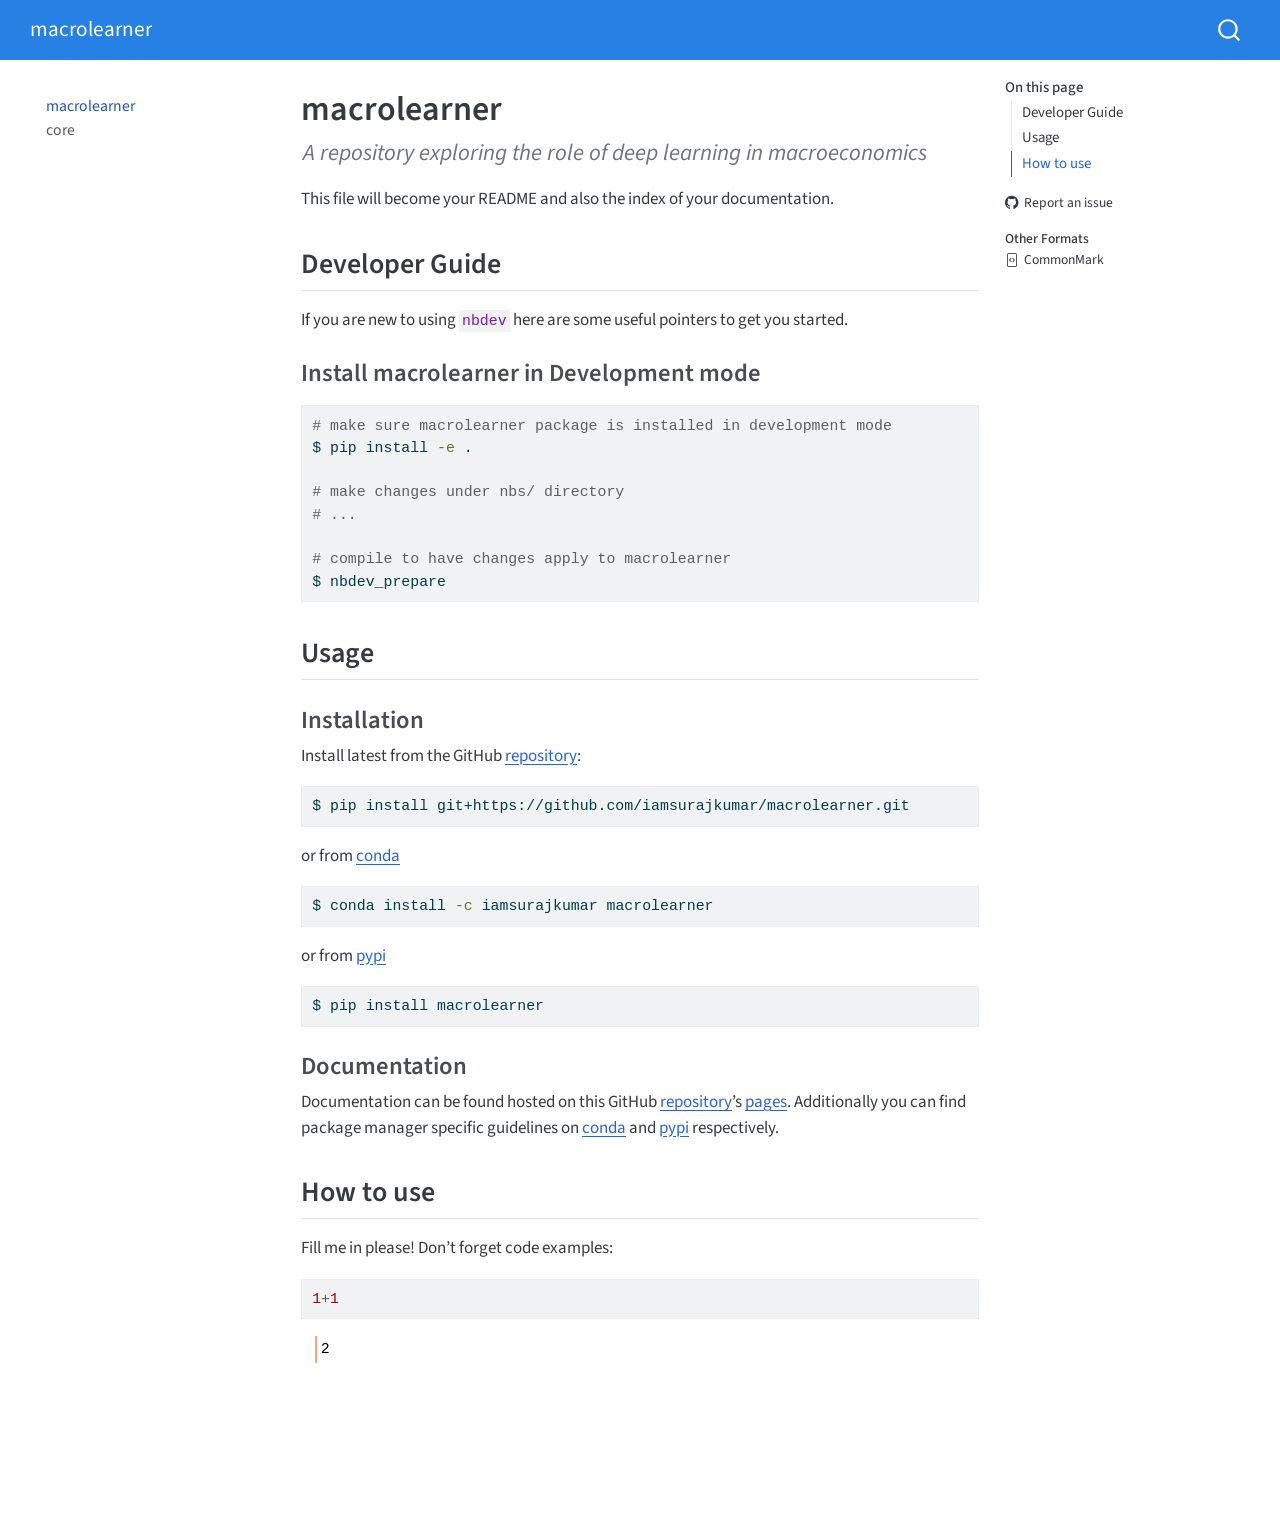
==== commit f9985114: "deploy: bfd3a376fc0ce9bd151dec1eeed424d877912ba7" ====
--- a/index.html
+++ b/index.html
@@ -1,73 +1,665 @@
 <!DOCTYPE html>
-<html lang="en">
-<head>
-    <meta charset="UTF-8">
-    <meta name="viewport" content="width=device-width, initial-scale=1.0">
-    <title>Suraj Kumar - Research & Code</title>
-    <link rel="stylesheet" href="style.css">
+<html xmlns="http://www.w3.org/1999/xhtml" lang="en" xml:lang="en"><head>
+
+<meta charset="utf-8">
+<meta name="generator" content="quarto-1.8.26">
+
+<meta name="viewport" content="width=device-width, initial-scale=1.0, user-scalable=yes">
+
+<meta name="description" content="A repository exploring the role of deep learning in macroeconomics">
+
+<title>macrolearner</title>
+<style>
+code{white-space: pre-wrap;}
+span.smallcaps{font-variant: small-caps;}
+div.columns{display: flex; gap: min(4vw, 1.5em);}
+div.column{flex: auto; overflow-x: auto;}
+div.hanging-indent{margin-left: 1.5em; text-indent: -1.5em;}
+ul.task-list{list-style: none;}
+ul.task-list li input[type="checkbox"] {
+  width: 0.8em;
+  margin: 0 0.8em 0.2em -1em; /* quarto-specific, see https://github.com/quarto-dev/quarto-cli/issues/4556 */ 
+  vertical-align: middle;
+}
+/* CSS for syntax highlighting */
+html { -webkit-text-size-adjust: 100%; }
+pre > code.sourceCode { white-space: pre; position: relative; }
+pre > code.sourceCode > span { display: inline-block; line-height: 1.25; }
+pre > code.sourceCode > span:empty { height: 1.2em; }
+.sourceCode { overflow: visible; }
+code.sourceCode > span { color: inherit; text-decoration: inherit; }
+div.sourceCode { margin: 1em 0; }
+pre.sourceCode { margin: 0; }
+@media screen {
+div.sourceCode { overflow: auto; }
+}
+@media print {
+pre > code.sourceCode { white-space: pre-wrap; }
+pre > code.sourceCode > span { text-indent: -5em; padding-left: 5em; }
+}
+pre.numberSource code
+  { counter-reset: source-line 0; }
+pre.numberSource code > span
+  { position: relative; left: -4em; counter-increment: source-line; }
+pre.numberSource code > span > a:first-child::before
+  { content: counter(source-line);
+    position: relative; left: -1em; text-align: right; vertical-align: baseline;
+    border: none; display: inline-block;
+    -webkit-touch-callout: none; -webkit-user-select: none;
+    -khtml-user-select: none; -moz-user-select: none;
+    -ms-user-select: none; user-select: none;
+    padding: 0 4px; width: 4em;
+  }
+pre.numberSource { margin-left: 3em;  padding-left: 4px; }
+div.sourceCode
+  {   }
+@media screen {
+pre > code.sourceCode > span > a:first-child::before { text-decoration: underline; }
+}
+</style>
+
+
+<script src="site_libs/quarto-nav/quarto-nav.js"></script>
+<script src="site_libs/quarto-nav/headroom.min.js"></script>
+<script src="site_libs/clipboard/clipboard.min.js"></script>
+<script src="site_libs/quarto-search/autocomplete.umd.js"></script>
+<script src="site_libs/quarto-search/fuse.min.js"></script>
+<script src="site_libs/quarto-search/quarto-search.js"></script>
+<meta name="quarto:offset" content="./">
+<script src="site_libs/quarto-html/quarto.js" type="module"></script>
+<script src="site_libs/quarto-html/tabsets/tabsets.js" type="module"></script>
+<script src="site_libs/quarto-html/axe/axe-check.js" type="module"></script>
+<script src="site_libs/quarto-html/popper.min.js"></script>
+<script src="site_libs/quarto-html/tippy.umd.min.js"></script>
+<script src="site_libs/quarto-html/anchor.min.js"></script>
+<link href="site_libs/quarto-html/tippy.css" rel="stylesheet">
+<link href="site_libs/quarto-html/quarto-syntax-highlighting-587c61ba64f3a5504c4d52d930310e48.css" rel="stylesheet" id="quarto-text-highlighting-styles">
+<script src="site_libs/bootstrap/bootstrap.min.js"></script>
+<link href="site_libs/bootstrap/bootstrap-icons.css" rel="stylesheet">
+<link href="site_libs/bootstrap/bootstrap-000f0825b9c55ed21d14970d810c14a9.min.css" rel="stylesheet" append-hash="true" id="quarto-bootstrap" data-mode="light">
+<script id="quarto-search-options" type="application/json">{
+  "location": "navbar",
+  "copy-button": false,
+  "collapse-after": 3,
+  "panel-placement": "end",
+  "type": "overlay",
+  "limit": 50,
+  "keyboard-shortcut": [
+    "f",
+    "/",
+    "s"
+  ],
+  "show-item-context": false,
+  "language": {
+    "search-no-results-text": "No results",
+    "search-matching-documents-text": "matching documents",
+    "search-copy-link-title": "Copy link to search",
+    "search-hide-matches-text": "Hide additional matches",
+    "search-more-match-text": "more match in this document",
+    "search-more-matches-text": "more matches in this document",
+    "search-clear-button-title": "Clear",
+    "search-text-placeholder": "",
+    "search-detached-cancel-button-title": "Cancel",
+    "search-submit-button-title": "Submit",
+    "search-label": "Search"
+  }
+}</script>
+
+
+<link rel="stylesheet" href="styles.css">
+<meta property="og:title" content="macrolearner">
+<meta property="og:description" content="A repository exploring the role of deep learning in macroeconomics">
+<meta property="og:site_name" content="macrolearner">
+<meta name="twitter:title" content="macrolearner">
+<meta name="twitter:description" content="A repository exploring the role of deep learning in macroeconomics">
+<meta name="twitter:card" content="summary">
 </head>
-<body>
-    <nav class="navbar">
-        <div class="nav-container">
-            <a href="index.html" class="nav-logo">Suraj Kumar</a>
-            <ul class="nav-menu">
-                <li><a href="index.html" class="active">Home</a></li>
-                <li><a href="publications.html">Publications</a></li>
-                <li><a href="blog.html">Blog</a></li>
-                <li><a href="projects.html">Projects</a></li>
-            </ul>
-        </div>
+
+<body class="nav-sidebar floating nav-fixed quarto-light">
+
+<div id="quarto-search-results"></div>
+  <header id="quarto-header" class="headroom fixed-top">
+    <nav class="navbar navbar-expand-lg " data-bs-theme="dark">
+      <div class="navbar-container container-fluid">
+      <div class="navbar-brand-container mx-auto">
+    <a class="navbar-brand" href="./index.html">
+    <span class="navbar-title">macrolearner</span>
+    </a>
+  </div>
+        <div class="quarto-navbar-tools tools-end">
+</div>
+          <div id="quarto-search" class="" title="Search"></div>
+      </div> <!-- /container-fluid -->
     </nav>
-
-    <main class="container">
-        <section class="hero">
-            <h1>Suraj Kumar</h1>
-            <p class="subtitle">Researcher & Developer</p>
-            <p class="bio">
-                Welcome to my research portfolio. I share my work on machine learning,
-                computational research, and open-source software development.
-            </p>
-            <div class="links">
-                <a href="https://github.com/iamsurajkumar" target="_blank" class="btn">GitHub</a>
-                <a href="mailto:your.email@example.com" class="btn btn-outline">Contact</a>
-            </div>
-        </section>
-
-        <section class="recent">
-            <h2>Recent Work</h2>
-            <div class="cards">
-                <div class="card">
-                    <h3>Latest Publication</h3>
-                    <p>Coming soon - Add your recent research papers and publications here.</p>
-                    <a href="publications.html">View all publications →</a>
-                </div>
-                <div class="card">
-                    <h3>Recent Blog Post</h3>
-                    <p>Coming soon - Share your thoughts, tutorials, and insights on research and development.</p>
-                    <a href="blog.html">Read the blog →</a>
-                </div>
-                <div class="card">
-                    <h3>Open Source Projects</h3>
-                    <p>Explore my code, tools, and libraries available on GitHub.</p>
-                    <a href="projects.html">View projects →</a>
-                </div>
-            </div>
-        </section>
-
-        <section class="about">
-            <h2>About</h2>
-            <p>
-                This site hosts my research publications, blog posts, and open-source code.
-                I'm passionate about advancing machine learning research and building tools
-                that make research more accessible and reproducible.
-            </p>
-        </section>
-    </main>
-
-    <footer>
-        <div class="container">
-            <p>&copy; 2025 Suraj Kumar. All rights reserved.</p>
-        </div>
-    </footer>
-</body>
-</html>
+  <nav class="quarto-secondary-nav">
+    <div class="container-fluid d-flex">
+      <button type="button" class="quarto-btn-toggle btn" data-bs-toggle="collapse" role="button" data-bs-target=".quarto-sidebar-collapse-item" aria-controls="quarto-sidebar" aria-expanded="false" aria-label="Toggle sidebar navigation" onclick="if (window.quartoToggleHeadroom) { window.quartoToggleHeadroom(); }">
+        <i class="bi bi-layout-text-sidebar-reverse"></i>
+      </button>
+        <nav class="quarto-page-breadcrumbs" aria-label="breadcrumb"><ol class="breadcrumb"><li class="breadcrumb-item"><a href="./index.html">macrolearner</a></li></ol></nav>
+        <a class="flex-grow-1" role="navigation" data-bs-toggle="collapse" data-bs-target=".quarto-sidebar-collapse-item" aria-controls="quarto-sidebar" aria-expanded="false" aria-label="Toggle sidebar navigation" onclick="if (window.quartoToggleHeadroom) { window.quartoToggleHeadroom(); }">      
+        </a>
+    </div>
+  </nav>
+</header>
+<!-- content -->
+<div id="quarto-content" class="quarto-container page-columns page-rows-contents page-layout-article page-navbar">
+<!-- sidebar -->
+  <nav id="quarto-sidebar" class="sidebar collapse collapse-horizontal quarto-sidebar-collapse-item sidebar-navigation floating overflow-auto">
+    <div class="sidebar-menu-container"> 
+    <ul class="list-unstyled mt-1">
+        <li class="sidebar-item">
+  <div class="sidebar-item-container"> 
+  <a href="./index.html" class="sidebar-item-text sidebar-link active">
+ <span class="menu-text">macrolearner</span></a>
+  </div>
+</li>
+        <li class="sidebar-item">
+  <div class="sidebar-item-container"> 
+  <a href="./core.html" class="sidebar-item-text sidebar-link">
+ <span class="menu-text">core</span></a>
+  </div>
+</li>
+    </ul>
+    </div>
+</nav>
+<div id="quarto-sidebar-glass" class="quarto-sidebar-collapse-item" data-bs-toggle="collapse" data-bs-target=".quarto-sidebar-collapse-item"></div>
+<!-- margin-sidebar -->
+    <div id="quarto-margin-sidebar" class="sidebar margin-sidebar">
+        <nav id="TOC" role="doc-toc" class="toc-active">
+    <h2 id="toc-title">On this page</h2>
+   
+  <ul>
+  <li><a href="#developer-guide" id="toc-developer-guide" class="nav-link active" data-scroll-target="#developer-guide">Developer Guide</a>
+  <ul class="collapse">
+  <li><a href="#install-macrolearner-in-development-mode" id="toc-install-macrolearner-in-development-mode" class="nav-link" data-scroll-target="#install-macrolearner-in-development-mode">Install macrolearner in Development mode</a></li>
+  </ul></li>
+  <li><a href="#usage" id="toc-usage" class="nav-link" data-scroll-target="#usage">Usage</a>
+  <ul class="collapse">
+  <li><a href="#installation" id="toc-installation" class="nav-link" data-scroll-target="#installation">Installation</a></li>
+  <li><a href="#documentation" id="toc-documentation" class="nav-link" data-scroll-target="#documentation">Documentation</a></li>
+  </ul></li>
+  <li><a href="#how-to-use" id="toc-how-to-use" class="nav-link" data-scroll-target="#how-to-use">How to use</a></li>
+  </ul>
+<div class="toc-actions"><ul><li><a href="https://github.com/iamsurajkumar/macrolearner/issues/new" class="toc-action"><i class="bi bi-github"></i>Report an issue</a></li></ul></div><div class="quarto-alternate-formats"><h2>Other Formats</h2><ul><li><a href="index.html.md"><i class="bi bi-file-code"></i>CommonMark</a></li></ul></div></nav>
+    </div>
+<!-- main -->
+<main class="content" id="quarto-document-content">
+
+<header id="title-block-header" class="quarto-title-block default">
+<div class="quarto-title">
+<h1 class="title">macrolearner</h1>
+</div>
+
+<div>
+  <div class="description">
+    A repository exploring the role of deep learning in macroeconomics
+  </div>
+</div>
+
+
+<div class="quarto-title-meta">
+
+    
+  
+    
+  </div>
+  
+
+
+</header>
+
+
+<!-- WARNING: THIS FILE WAS AUTOGENERATED! DO NOT EDIT! -->
+<p>This file will become your README and also the index of your documentation.</p>
+<section id="developer-guide" class="level2">
+<h2 class="anchored" data-anchor-id="developer-guide">Developer Guide</h2>
+<p>If you are new to using <code>nbdev</code> here are some useful pointers to get you started.</p>
+<section id="install-macrolearner-in-development-mode" class="level3">
+<h3 class="anchored" data-anchor-id="install-macrolearner-in-development-mode">Install macrolearner in Development mode</h3>
+<div class="code-copy-outer-scaffold"><div class="sourceCode" id="cb1"><pre class="sourceCode sh code-with-copy"><code class="sourceCode bash"><span id="cb1-1"><a href="#cb1-1" aria-hidden="true" tabindex="-1"></a><span class="co"># make sure macrolearner package is installed in development mode</span></span>
+<span id="cb1-2"><a href="#cb1-2" aria-hidden="true" tabindex="-1"></a><span class="ex">$</span> pip install <span class="at">-e</span> .</span>
+<span id="cb1-3"><a href="#cb1-3" aria-hidden="true" tabindex="-1"></a></span>
+<span id="cb1-4"><a href="#cb1-4" aria-hidden="true" tabindex="-1"></a><span class="co"># make changes under nbs/ directory</span></span>
+<span id="cb1-5"><a href="#cb1-5" aria-hidden="true" tabindex="-1"></a><span class="co"># ...</span></span>
+<span id="cb1-6"><a href="#cb1-6" aria-hidden="true" tabindex="-1"></a></span>
+<span id="cb1-7"><a href="#cb1-7" aria-hidden="true" tabindex="-1"></a><span class="co"># compile to have changes apply to macrolearner</span></span>
+<span id="cb1-8"><a href="#cb1-8" aria-hidden="true" tabindex="-1"></a><span class="ex">$</span> nbdev_prepare</span></code></pre></div><button title="Copy to Clipboard" class="code-copy-button"><i class="bi"></i></button></div>
+</section>
+</section>
+<section id="usage" class="level2">
+<h2 class="anchored" data-anchor-id="usage">Usage</h2>
+<section id="installation" class="level3">
+<h3 class="anchored" data-anchor-id="installation">Installation</h3>
+<p>Install latest from the GitHub <a href="https://github.com/iamsurajkumar/macrolearner">repository</a>:</p>
+<div class="code-copy-outer-scaffold"><div class="sourceCode" id="cb2"><pre class="sourceCode sh code-with-copy"><code class="sourceCode bash"><span id="cb2-1"><a href="#cb2-1" aria-hidden="true" tabindex="-1"></a><span class="ex">$</span> pip install git+https://github.com/iamsurajkumar/macrolearner.git</span></code></pre></div><button title="Copy to Clipboard" class="code-copy-button"><i class="bi"></i></button></div>
+<p>or from <a href="https://anaconda.org/iamsurajkumar/macrolearner">conda</a></p>
+<div class="code-copy-outer-scaffold"><div class="sourceCode" id="cb3"><pre class="sourceCode sh code-with-copy"><code class="sourceCode bash"><span id="cb3-1"><a href="#cb3-1" aria-hidden="true" tabindex="-1"></a><span class="ex">$</span> conda install <span class="at">-c</span> iamsurajkumar macrolearner</span></code></pre></div><button title="Copy to Clipboard" class="code-copy-button"><i class="bi"></i></button></div>
+<p>or from <a href="https://pypi.org/project/macrolearner/">pypi</a></p>
+<div class="code-copy-outer-scaffold"><div class="sourceCode" id="cb4"><pre class="sourceCode sh code-with-copy"><code class="sourceCode bash"><span id="cb4-1"><a href="#cb4-1" aria-hidden="true" tabindex="-1"></a><span class="ex">$</span> pip install macrolearner</span></code></pre></div><button title="Copy to Clipboard" class="code-copy-button"><i class="bi"></i></button></div>
+</section>
+<section id="documentation" class="level3">
+<h3 class="anchored" data-anchor-id="documentation">Documentation</h3>
+<p>Documentation can be found hosted on this GitHub <a href="https://github.com/iamsurajkumar/macrolearner">repository</a>’s <a href="https://iamsurajkumar.github.io/macrolearner/">pages</a>. Additionally you can find package manager specific guidelines on <a href="https://anaconda.org/iamsurajkumar/macrolearner">conda</a> and <a href="https://pypi.org/project/macrolearner/">pypi</a> respectively.</p>
+</section>
+</section>
+<section id="how-to-use" class="level2">
+<h2 class="anchored" data-anchor-id="how-to-use">How to use</h2>
+<p>Fill me in please! Don’t forget code examples:</p>
+<div id="cell-14" class="cell">
+<div class="code-copy-outer-scaffold"><div class="sourceCode cell-code" id="cb5"><pre class="sourceCode python code-with-copy"><code class="sourceCode python"><span id="cb5-1"><a href="#cb5-1" aria-hidden="true" tabindex="-1"></a><span class="dv">1</span><span class="op">+</span><span class="dv">1</span></span></code></pre></div><button title="Copy to Clipboard" class="code-copy-button"><i class="bi"></i></button></div>
+<div class="cell-output cell-output-display">
+<pre><code>2</code></pre>
+</div>
+</div>
+
+
+</section>
+
+</main> <!-- /main -->
+<script id="quarto-html-after-body" type="application/javascript">
+  window.document.addEventListener("DOMContentLoaded", function (event) {
+    const icon = "";
+    const anchorJS = new window.AnchorJS();
+    anchorJS.options = {
+      placement: 'right',
+      icon: icon
+    };
+    anchorJS.add('.anchored');
+    const isCodeAnnotation = (el) => {
+      for (const clz of el.classList) {
+        if (clz.startsWith('code-annotation-')) {                     
+          return true;
+        }
+      }
+      return false;
+    }
+    const onCopySuccess = function(e) {
+      // button target
+      const button = e.trigger;
+      // don't keep focus
+      button.blur();
+      // flash "checked"
+      button.classList.add('code-copy-button-checked');
+      var currentTitle = button.getAttribute("title");
+      button.setAttribute("title", "Copied!");
+      let tooltip;
+      if (window.bootstrap) {
+        button.setAttribute("data-bs-toggle", "tooltip");
+        button.setAttribute("data-bs-placement", "left");
+        button.setAttribute("data-bs-title", "Copied!");
+        tooltip = new bootstrap.Tooltip(button, 
+          { trigger: "manual", 
+            customClass: "code-copy-button-tooltip",
+            offset: [0, -8]});
+        tooltip.show();    
+      }
+      setTimeout(function() {
+        if (tooltip) {
+          tooltip.hide();
+          button.removeAttribute("data-bs-title");
+          button.removeAttribute("data-bs-toggle");
+          button.removeAttribute("data-bs-placement");
+        }
+        button.setAttribute("title", currentTitle);
+        button.classList.remove('code-copy-button-checked');
+      }, 1000);
+      // clear code selection
+      e.clearSelection();
+    }
+    const getTextToCopy = function(trigger) {
+      const outerScaffold = trigger.parentElement.cloneNode(true);
+      const codeEl = outerScaffold.querySelector('code');
+      for (const childEl of codeEl.children) {
+        if (isCodeAnnotation(childEl)) {
+          childEl.remove();
+        }
+      }
+      return codeEl.innerText;
+    }
+    const clipboard = new window.ClipboardJS('.code-copy-button:not([data-in-quarto-modal])', {
+      text: getTextToCopy
+    });
+    clipboard.on('success', onCopySuccess);
+    if (window.document.getElementById('quarto-embedded-source-code-modal')) {
+      const clipboardModal = new window.ClipboardJS('.code-copy-button[data-in-quarto-modal]', {
+        text: getTextToCopy,
+        container: window.document.getElementById('quarto-embedded-source-code-modal')
+      });
+      clipboardModal.on('success', onCopySuccess);
+    }
+      var localhostRegex = new RegExp(/^(?:http|https):\/\/localhost\:?[0-9]*\//);
+      var mailtoRegex = new RegExp(/^mailto:/);
+        var filterRegex = new RegExp("https:\/\/iamsurajkumar\.github\.io\/macrolearner");
+      var isInternal = (href) => {
+          return filterRegex.test(href) || localhostRegex.test(href) || mailtoRegex.test(href);
+      }
+      // Inspect non-navigation links and adorn them if external
+     var links = window.document.querySelectorAll('a[href]:not(.nav-link):not(.navbar-brand):not(.toc-action):not(.sidebar-link):not(.sidebar-item-toggle):not(.pagination-link):not(.no-external):not([aria-hidden]):not(.dropdown-item):not(.quarto-navigation-tool):not(.about-link)');
+      for (var i=0; i<links.length; i++) {
+        const link = links[i];
+        if (!isInternal(link.href)) {
+          // undo the damage that might have been done by quarto-nav.js in the case of
+          // links that we want to consider external
+          if (link.dataset.originalHref !== undefined) {
+            link.href = link.dataset.originalHref;
+          }
+        }
+      }
+    function tippyHover(el, contentFn, onTriggerFn, onUntriggerFn) {
+      const config = {
+        allowHTML: true,
+        maxWidth: 500,
+        delay: 100,
+        arrow: false,
+        appendTo: function(el) {
+            return el.parentElement;
+        },
+        interactive: true,
+        interactiveBorder: 10,
+        theme: 'quarto',
+        placement: 'bottom-start',
+      };
+      if (contentFn) {
+        config.content = contentFn;
+      }
+      if (onTriggerFn) {
+        config.onTrigger = onTriggerFn;
+      }
+      if (onUntriggerFn) {
+        config.onUntrigger = onUntriggerFn;
+      }
+      window.tippy(el, config); 
+    }
+    const noterefs = window.document.querySelectorAll('a[role="doc-noteref"]');
+    for (var i=0; i<noterefs.length; i++) {
+      const ref = noterefs[i];
+      tippyHover(ref, function() {
+        // use id or data attribute instead here
+        let href = ref.getAttribute('data-footnote-href') || ref.getAttribute('href');
+        try { href = new URL(href).hash; } catch {}
+        const id = href.replace(/^#\/?/, "");
+        const note = window.document.getElementById(id);
+        if (note) {
+          return note.innerHTML;
+        } else {
+          return "";
+        }
+      });
+    }
+    const xrefs = window.document.querySelectorAll('a.quarto-xref');
+    const processXRef = (id, note) => {
+      // Strip column container classes
+      const stripColumnClz = (el) => {
+        el.classList.remove("page-full", "page-columns");
+        if (el.children) {
+          for (const child of el.children) {
+            stripColumnClz(child);
+          }
+        }
+      }
+      stripColumnClz(note)
+      if (id === null || id.startsWith('sec-')) {
+        // Special case sections, only their first couple elements
+        const container = document.createElement("div");
+        if (note.children && note.children.length > 2) {
+          container.appendChild(note.children[0].cloneNode(true));
+          for (let i = 1; i < note.children.length; i++) {
+            const child = note.children[i];
+            if (child.tagName === "P" && child.innerText === "") {
+              continue;
+            } else {
+              container.appendChild(child.cloneNode(true));
+              break;
+            }
+          }
+          if (window.Quarto?.typesetMath) {
+            window.Quarto.typesetMath(container);
+          }
+          return container.innerHTML
+        } else {
+          if (window.Quarto?.typesetMath) {
+            window.Quarto.typesetMath(note);
+          }
+          return note.innerHTML;
+        }
+      } else {
+        // Remove any anchor links if they are present
+        const anchorLink = note.querySelector('a.anchorjs-link');
+        if (anchorLink) {
+          anchorLink.remove();
+        }
+        if (window.Quarto?.typesetMath) {
+          window.Quarto.typesetMath(note);
+        }
+        if (note.classList.contains("callout")) {
+          return note.outerHTML;
+        } else {
+          return note.innerHTML;
+        }
+      }
+    }
+    for (var i=0; i<xrefs.length; i++) {
+      const xref = xrefs[i];
+      tippyHover(xref, undefined, function(instance) {
+        instance.disable();
+        let url = xref.getAttribute('href');
+        let hash = undefined; 
+        if (url.startsWith('#')) {
+          hash = url;
+        } else {
+          try { hash = new URL(url).hash; } catch {}
+        }
+        if (hash) {
+          const id = hash.replace(/^#\/?/, "");
+          const note = window.document.getElementById(id);
+          if (note !== null) {
+            try {
+              const html = processXRef(id, note.cloneNode(true));
+              instance.setContent(html);
+            } finally {
+              instance.enable();
+              instance.show();
+            }
+          } else {
+            // See if we can fetch this
+            fetch(url.split('#')[0])
+            .then(res => res.text())
+            .then(html => {
+              const parser = new DOMParser();
+              const htmlDoc = parser.parseFromString(html, "text/html");
+              const note = htmlDoc.getElementById(id);
+              if (note !== null) {
+                const html = processXRef(id, note);
+                instance.setContent(html);
+              } 
+            }).finally(() => {
+              instance.enable();
+              instance.show();
+            });
+          }
+        } else {
+          // See if we can fetch a full url (with no hash to target)
+          // This is a special case and we should probably do some content thinning / targeting
+          fetch(url)
+          .then(res => res.text())
+          .then(html => {
+            const parser = new DOMParser();
+            const htmlDoc = parser.parseFromString(html, "text/html");
+            const note = htmlDoc.querySelector('main.content');
+            if (note !== null) {
+              // This should only happen for chapter cross references
+              // (since there is no id in the URL)
+              // remove the first header
+              if (note.children.length > 0 && note.children[0].tagName === "HEADER") {
+                note.children[0].remove();
+              }
+              const html = processXRef(null, note);
+              instance.setContent(html);
+            } 
+          }).finally(() => {
+            instance.enable();
+            instance.show();
+          });
+        }
+      }, function(instance) {
+      });
+    }
+        let selectedAnnoteEl;
+        const selectorForAnnotation = ( cell, annotation) => {
+          let cellAttr = 'data-code-cell="' + cell + '"';
+          let lineAttr = 'data-code-annotation="' +  annotation + '"';
+          const selector = 'span[' + cellAttr + '][' + lineAttr + ']';
+          return selector;
+        }
+        const selectCodeLines = (annoteEl) => {
+          const doc = window.document;
+          const targetCell = annoteEl.getAttribute("data-target-cell");
+          const targetAnnotation = annoteEl.getAttribute("data-target-annotation");
+          const annoteSpan = window.document.querySelector(selectorForAnnotation(targetCell, targetAnnotation));
+          const lines = annoteSpan.getAttribute("data-code-lines").split(",");
+          const lineIds = lines.map((line) => {
+            return targetCell + "-" + line;
+          })
+          let top = null;
+          let height = null;
+          let parent = null;
+          if (lineIds.length > 0) {
+              //compute the position of the single el (top and bottom and make a div)
+              const el = window.document.getElementById(lineIds[0]);
+              top = el.offsetTop;
+              height = el.offsetHeight;
+              parent = el.parentElement.parentElement;
+            if (lineIds.length > 1) {
+              const lastEl = window.document.getElementById(lineIds[lineIds.length - 1]);
+              const bottom = lastEl.offsetTop + lastEl.offsetHeight;
+              height = bottom - top;
+            }
+            if (top !== null && height !== null && parent !== null) {
+              // cook up a div (if necessary) and position it 
+              let div = window.document.getElementById("code-annotation-line-highlight");
+              if (div === null) {
+                div = window.document.createElement("div");
+                div.setAttribute("id", "code-annotation-line-highlight");
+                div.style.position = 'absolute';
+                parent.appendChild(div);
+              }
+              div.style.top = top - 2 + "px";
+              div.style.height = height + 4 + "px";
+              div.style.left = 0;
+              let gutterDiv = window.document.getElementById("code-annotation-line-highlight-gutter");
+              if (gutterDiv === null) {
+                gutterDiv = window.document.createElement("div");
+                gutterDiv.setAttribute("id", "code-annotation-line-highlight-gutter");
+                gutterDiv.style.position = 'absolute';
+                const codeCell = window.document.getElementById(targetCell);
+                const gutter = codeCell.querySelector('.code-annotation-gutter');
+                gutter.appendChild(gutterDiv);
+              }
+              gutterDiv.style.top = top - 2 + "px";
+              gutterDiv.style.height = height + 4 + "px";
+            }
+            selectedAnnoteEl = annoteEl;
+          }
+        };
+        const unselectCodeLines = () => {
+          const elementsIds = ["code-annotation-line-highlight", "code-annotation-line-highlight-gutter"];
+          elementsIds.forEach((elId) => {
+            const div = window.document.getElementById(elId);
+            if (div) {
+              div.remove();
+            }
+          });
+          selectedAnnoteEl = undefined;
+        };
+          // Handle positioning of the toggle
+      window.addEventListener(
+        "resize",
+        throttle(() => {
+          elRect = undefined;
+          if (selectedAnnoteEl) {
+            selectCodeLines(selectedAnnoteEl);
+          }
+        }, 10)
+      );
+      function throttle(fn, ms) {
+      let throttle = false;
+      let timer;
+        return (...args) => {
+          if(!throttle) { // first call gets through
+              fn.apply(this, args);
+              throttle = true;
+          } else { // all the others get throttled
+              if(timer) clearTimeout(timer); // cancel #2
+              timer = setTimeout(() => {
+                fn.apply(this, args);
+                timer = throttle = false;
+              }, ms);
+          }
+        };
+      }
+        // Attach click handler to the DT
+        const annoteDls = window.document.querySelectorAll('dt[data-target-cell]');
+        for (const annoteDlNode of annoteDls) {
+          annoteDlNode.addEventListener('click', (event) => {
+            const clickedEl = event.target;
+            if (clickedEl !== selectedAnnoteEl) {
+              unselectCodeLines();
+              const activeEl = window.document.querySelector('dt[data-target-cell].code-annotation-active');
+              if (activeEl) {
+                activeEl.classList.remove('code-annotation-active');
+              }
+              selectCodeLines(clickedEl);
+              clickedEl.classList.add('code-annotation-active');
+            } else {
+              // Unselect the line
+              unselectCodeLines();
+              clickedEl.classList.remove('code-annotation-active');
+            }
+          });
+        }
+    const findCites = (el) => {
+      const parentEl = el.parentElement;
+      if (parentEl) {
+        const cites = parentEl.dataset.cites;
+        if (cites) {
+          return {
+            el,
+            cites: cites.split(' ')
+          };
+        } else {
+          return findCites(el.parentElement)
+        }
+      } else {
+        return undefined;
+      }
+    };
+    var bibliorefs = window.document.querySelectorAll('a[role="doc-biblioref"]');
+    for (var i=0; i<bibliorefs.length; i++) {
+      const ref = bibliorefs[i];
+      const citeInfo = findCites(ref);
+      if (citeInfo) {
+        tippyHover(citeInfo.el, function() {
+          var popup = window.document.createElement('div');
+          citeInfo.cites.forEach(function(cite) {
+            var citeDiv = window.document.createElement('div');
+            citeDiv.classList.add('hanging-indent');
+            citeDiv.classList.add('csl-entry');
+            var biblioDiv = window.document.getElementById('ref-' + cite);
+            if (biblioDiv) {
+              citeDiv.innerHTML = biblioDiv.innerHTML;
+            }
+            popup.appendChild(citeDiv);
+          });
+          return popup.innerHTML;
+        });
+      }
+    }
+  });
+  </script>
+</div> <!-- /content -->
+
+
+
+
+<footer class="footer"><div class="nav-footer"><div class="nav-footer-center"><div class="toc-actions d-sm-block d-md-none"><ul><li><a href="https://github.com/iamsurajkumar/macrolearner/issues/new" class="toc-action"><i class="bi bi-github"></i>Report an issue</a></li></ul></div></div></div></footer></body></html>
--- a/site_libs/quarto-html/tippy.css
+++ b/site_libs/quarto-html/tippy.css
@@ -0,0 +1 @@
+.tippy-box[data-animation=fade][data-state=hidden]{opacity:0}[data-tippy-root]{max-width:calc(100vw - 10px)}.tippy-box{position:relative;background-color:#333;color:#fff;border-radius:4px;font-size:14px;line-height:1.4;white-space:normal;outline:0;transition-property:transform,visibility,opacity}.tippy-box[data-placement^=top]>.tippy-arrow{bottom:0}.tippy-box[data-placement^=top]>.tippy-arrow:before{bottom:-7px;left:0;border-width:8px 8px 0;border-top-color:initial;transform-origin:center top}.tippy-box[data-placement^=bottom]>.tippy-arrow{top:0}.tippy-box[data-placement^=bottom]>.tippy-arrow:before{top:-7px;left:0;border-width:0 8px 8px;border-bottom-color:initial;transform-origin:center bottom}.tippy-box[data-placement^=left]>.tippy-arrow{right:0}.tippy-box[data-placement^=left]>.tippy-arrow:before{border-width:8px 0 8px 8px;border-left-color:initial;right:-7px;transform-origin:center left}.tippy-box[data-placement^=right]>.tippy-arrow{left:0}.tippy-box[data-placement^=right]>.tippy-arrow:before{left:-7px;border-width:8px 8px 8px 0;border-right-color:initial;transform-origin:center right}.tippy-box[data-inertia][data-state=visible]{transition-timing-function:cubic-bezier(.54,1.5,.38,1.11)}.tippy-arrow{width:16px;height:16px;color:#333}.tippy-arrow:before{content:"";position:absolute;border-color:transparent;border-style:solid}.tippy-content{position:relative;padding:5px 9px;z-index:1}
--- a/site_libs/quarto-html/quarto-syntax-highlighting-587c61ba64f3a5504c4d52d930310e48.css
+++ b/site_libs/quarto-html/quarto-syntax-highlighting-587c61ba64f3a5504c4d52d930310e48.css
@@ -0,0 +1,236 @@
+/* quarto syntax highlight colors */
+:root {
+  --quarto-hl-ot-color: #003B4F;
+  --quarto-hl-at-color: #657422;
+  --quarto-hl-ss-color: #20794D;
+  --quarto-hl-an-color: #5E5E5E;
+  --quarto-hl-fu-color: #4758AB;
+  --quarto-hl-st-color: #20794D;
+  --quarto-hl-cf-color: #003B4F;
+  --quarto-hl-op-color: #5E5E5E;
+  --quarto-hl-er-color: #AD0000;
+  --quarto-hl-bn-color: #AD0000;
+  --quarto-hl-al-color: #AD0000;
+  --quarto-hl-va-color: #111111;
+  --quarto-hl-bu-color: inherit;
+  --quarto-hl-ex-color: inherit;
+  --quarto-hl-pp-color: #AD0000;
+  --quarto-hl-in-color: #5E5E5E;
+  --quarto-hl-vs-color: #20794D;
+  --quarto-hl-wa-color: #5E5E5E;
+  --quarto-hl-do-color: #5E5E5E;
+  --quarto-hl-im-color: #00769E;
+  --quarto-hl-ch-color: #20794D;
+  --quarto-hl-dt-color: #AD0000;
+  --quarto-hl-fl-color: #AD0000;
+  --quarto-hl-co-color: #5E5E5E;
+  --quarto-hl-cv-color: #5E5E5E;
+  --quarto-hl-cn-color: #8f5902;
+  --quarto-hl-sc-color: #5E5E5E;
+  --quarto-hl-dv-color: #AD0000;
+  --quarto-hl-kw-color: #003B4F;
+}
+
+/* other quarto variables */
+:root {
+  --quarto-font-monospace: SFMono-Regular, Menlo, Monaco, Consolas, "Liberation Mono", "Courier New", monospace;
+}
+
+/* syntax highlight based on Pandoc's rules */
+pre > code.sourceCode > span {
+  color: #003B4F;
+}
+
+code.sourceCode > span {
+  color: #003B4F;
+}
+
+div.sourceCode,
+div.sourceCode pre.sourceCode {
+  color: #003B4F;
+}
+
+/* Normal */
+code span {
+  color: #003B4F;
+}
+
+/* Alert */
+code span.al {
+  color: #AD0000;
+  font-style: inherit;
+}
+
+/* Annotation */
+code span.an {
+  color: #5E5E5E;
+  font-style: inherit;
+}
+
+/* Attribute */
+code span.at {
+  color: #657422;
+  font-style: inherit;
+}
+
+/* BaseN */
+code span.bn {
+  color: #AD0000;
+  font-style: inherit;
+}
+
+/* BuiltIn */
+code span.bu {
+  font-style: inherit;
+}
+
+/* ControlFlow */
+code span.cf {
+  color: #003B4F;
+  font-weight: bold;
+  font-style: inherit;
+}
+
+/* Char */
+code span.ch {
+  color: #20794D;
+  font-style: inherit;
+}
+
+/* Constant */
+code span.cn {
+  color: #8f5902;
+  font-style: inherit;
+}
+
+/* Comment */
+code span.co {
+  color: #5E5E5E;
+  font-style: inherit;
+}
+
+/* CommentVar */
+code span.cv {
+  color: #5E5E5E;
+  font-style: italic;
+}
+
+/* Documentation */
+code span.do {
+  color: #5E5E5E;
+  font-style: italic;
+}
+
+/* DataType */
+code span.dt {
+  color: #AD0000;
+  font-style: inherit;
+}
+
+/* DecVal */
+code span.dv {
+  color: #AD0000;
+  font-style: inherit;
+}
+
+/* Error */
+code span.er {
+  color: #AD0000;
+  font-style: inherit;
+}
+
+/* Extension */
+code span.ex {
+  font-style: inherit;
+}
+
+/* Float */
+code span.fl {
+  color: #AD0000;
+  font-style: inherit;
+}
+
+/* Function */
+code span.fu {
+  color: #4758AB;
+  font-style: inherit;
+}
+
+/* Import */
+code span.im {
+  color: #00769E;
+  font-style: inherit;
+}
+
+/* Information */
+code span.in {
+  color: #5E5E5E;
+  font-style: inherit;
+}
+
+/* Keyword */
+code span.kw {
+  color: #003B4F;
+  font-weight: bold;
+  font-style: inherit;
+}
+
+/* Operator */
+code span.op {
+  color: #5E5E5E;
+  font-style: inherit;
+}
+
+/* Other */
+code span.ot {
+  color: #003B4F;
+  font-style: inherit;
+}
+
+/* Preprocessor */
+code span.pp {
+  color: #AD0000;
+  font-style: inherit;
+}
+
+/* SpecialChar */
+code span.sc {
+  color: #5E5E5E;
+  font-style: inherit;
+}
+
+/* SpecialString */
+code span.ss {
+  color: #20794D;
+  font-style: inherit;
+}
+
+/* String */
+code span.st {
+  color: #20794D;
+  font-style: inherit;
+}
+
+/* Variable */
+code span.va {
+  color: #111111;
+  font-style: inherit;
+}
+
+/* VerbatimString */
+code span.vs {
+  color: #20794D;
+  font-style: inherit;
+}
+
+/* Warning */
+code span.wa {
+  color: #5E5E5E;
+  font-style: italic;
+}
+
+.prevent-inlining {
+  content: "</";
+}
+
+/*# sourceMappingURL=2dce1cc6c82594539e1579de68416b47.css.map */
--- a/styles.css
+++ b/styles.css
@@ -0,0 +1,37 @@
+.cell {
+  margin-bottom: 1rem;
+}
+
+.cell > .sourceCode {
+  margin-bottom: 0;
+}
+
+.cell-output > pre {
+  margin-bottom: 0;
+}
+
+.cell-output > pre, .cell-output > .sourceCode > pre, .cell-output-stdout > pre {
+  margin-left: 0.8rem;
+  margin-top: 0;
+  background: none;
+  border-left: 2px solid lightsalmon;
+  border-top-left-radius: 0;
+  border-top-right-radius: 0;
+}
+
+.cell-output > .sourceCode {
+  border: none;
+}
+
+.cell-output > .sourceCode {
+  background: none;
+  margin-top: 0;
+}
+
+div.description {
+  padding-left: 2px;
+  padding-top: 5px;
+  font-style: italic;
+  font-size: 135%;
+  opacity: 70%;
+}
